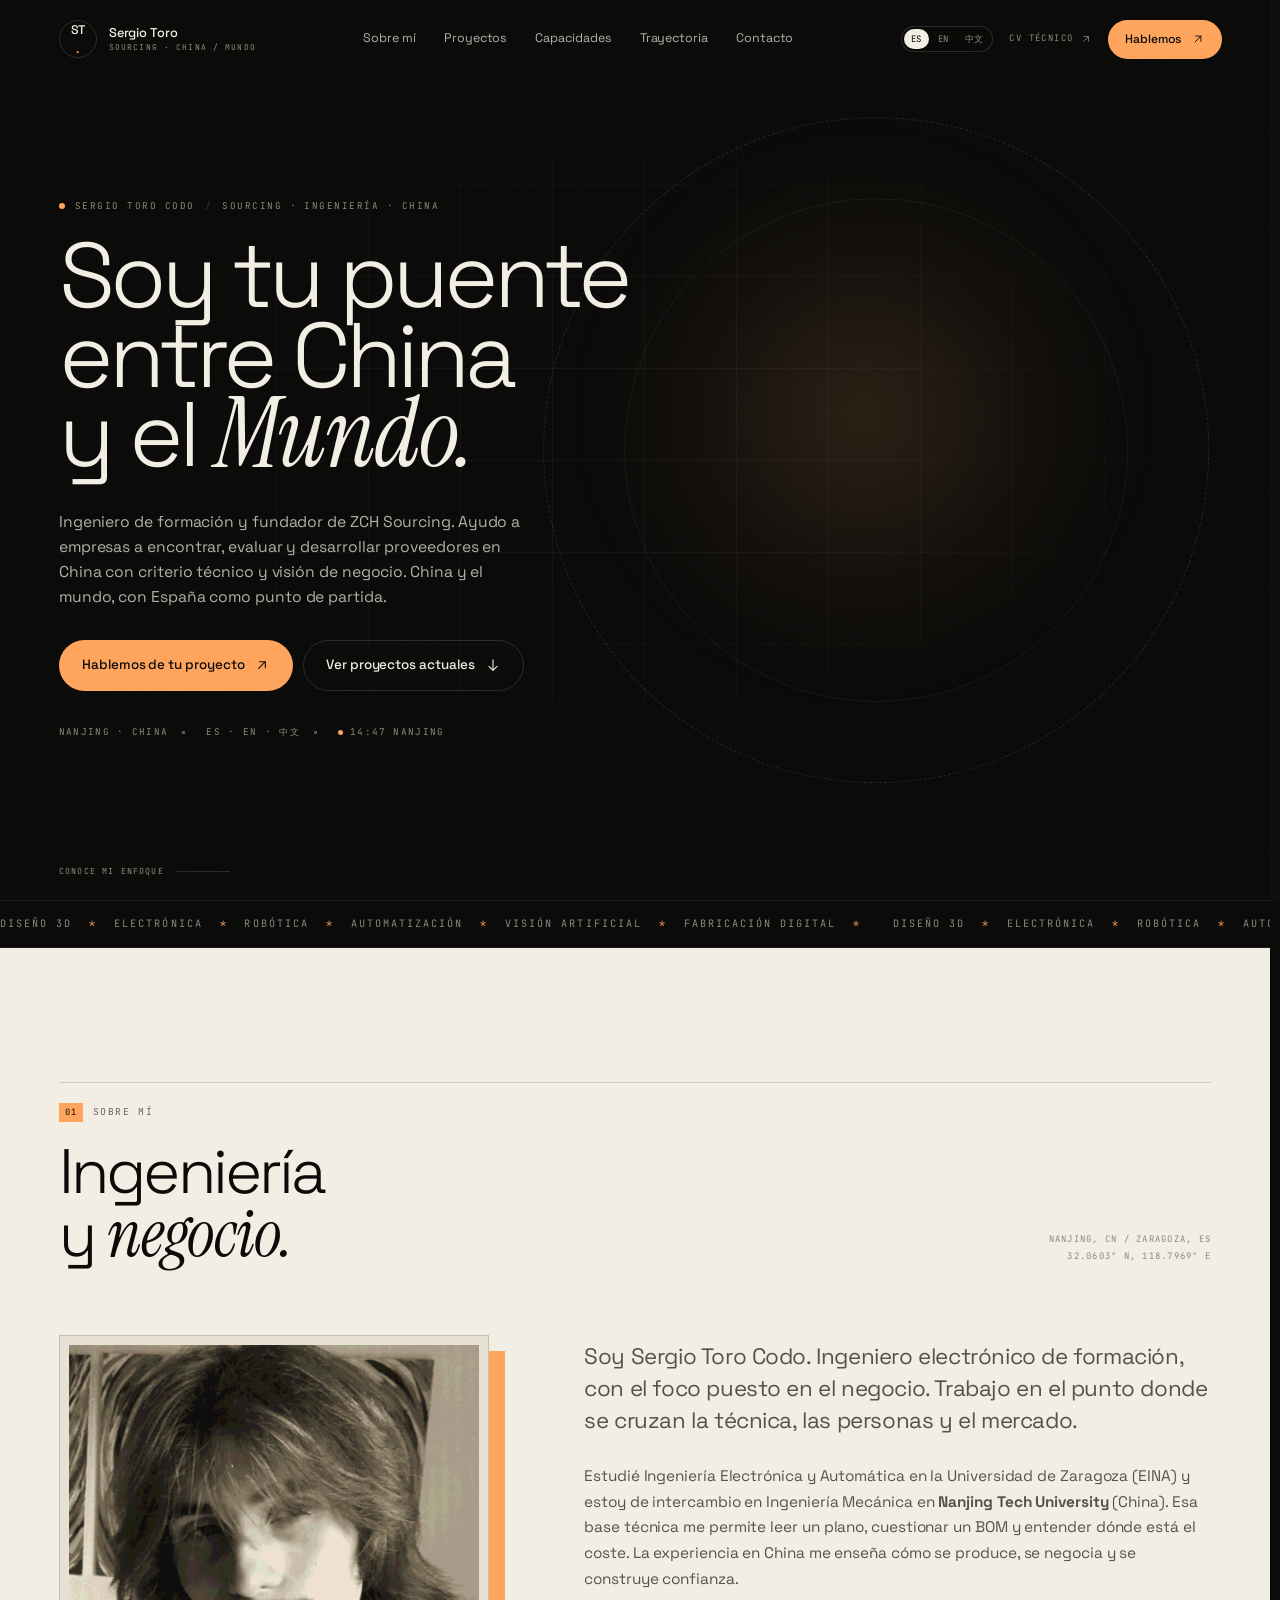
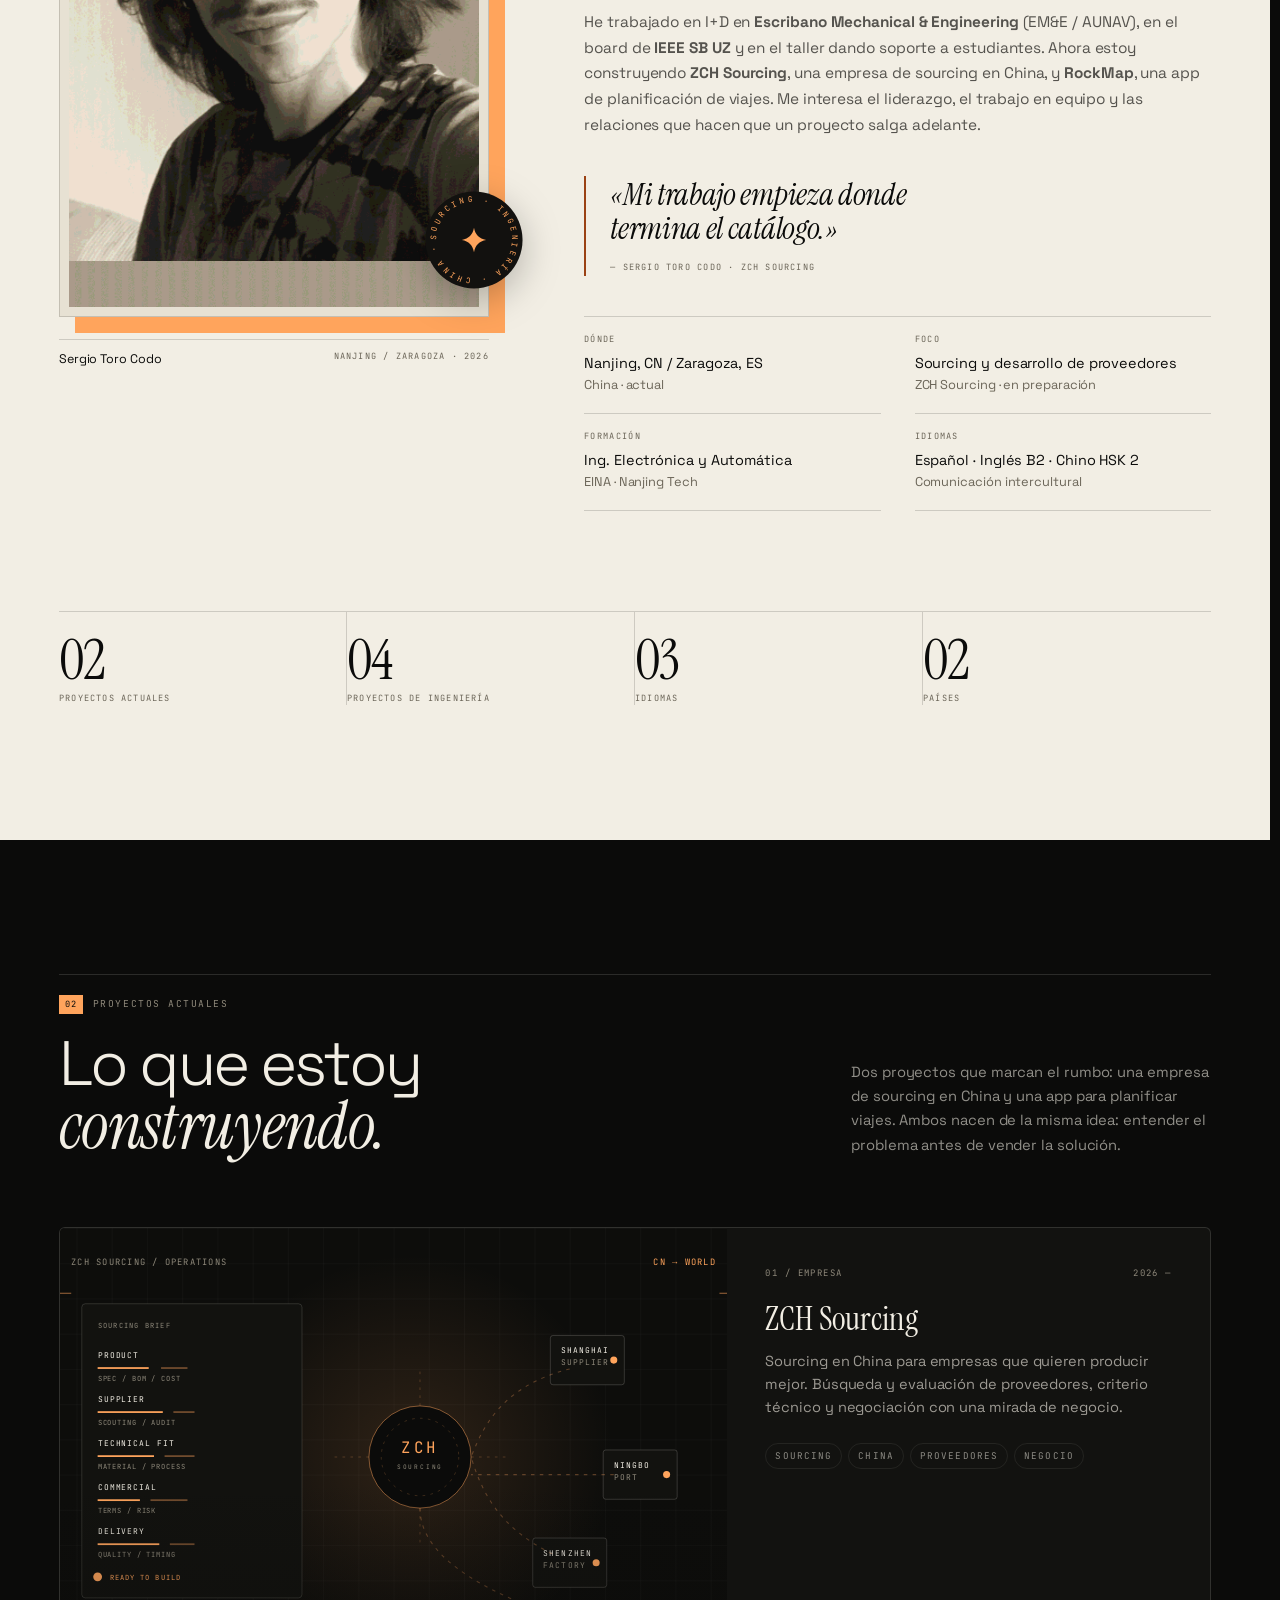
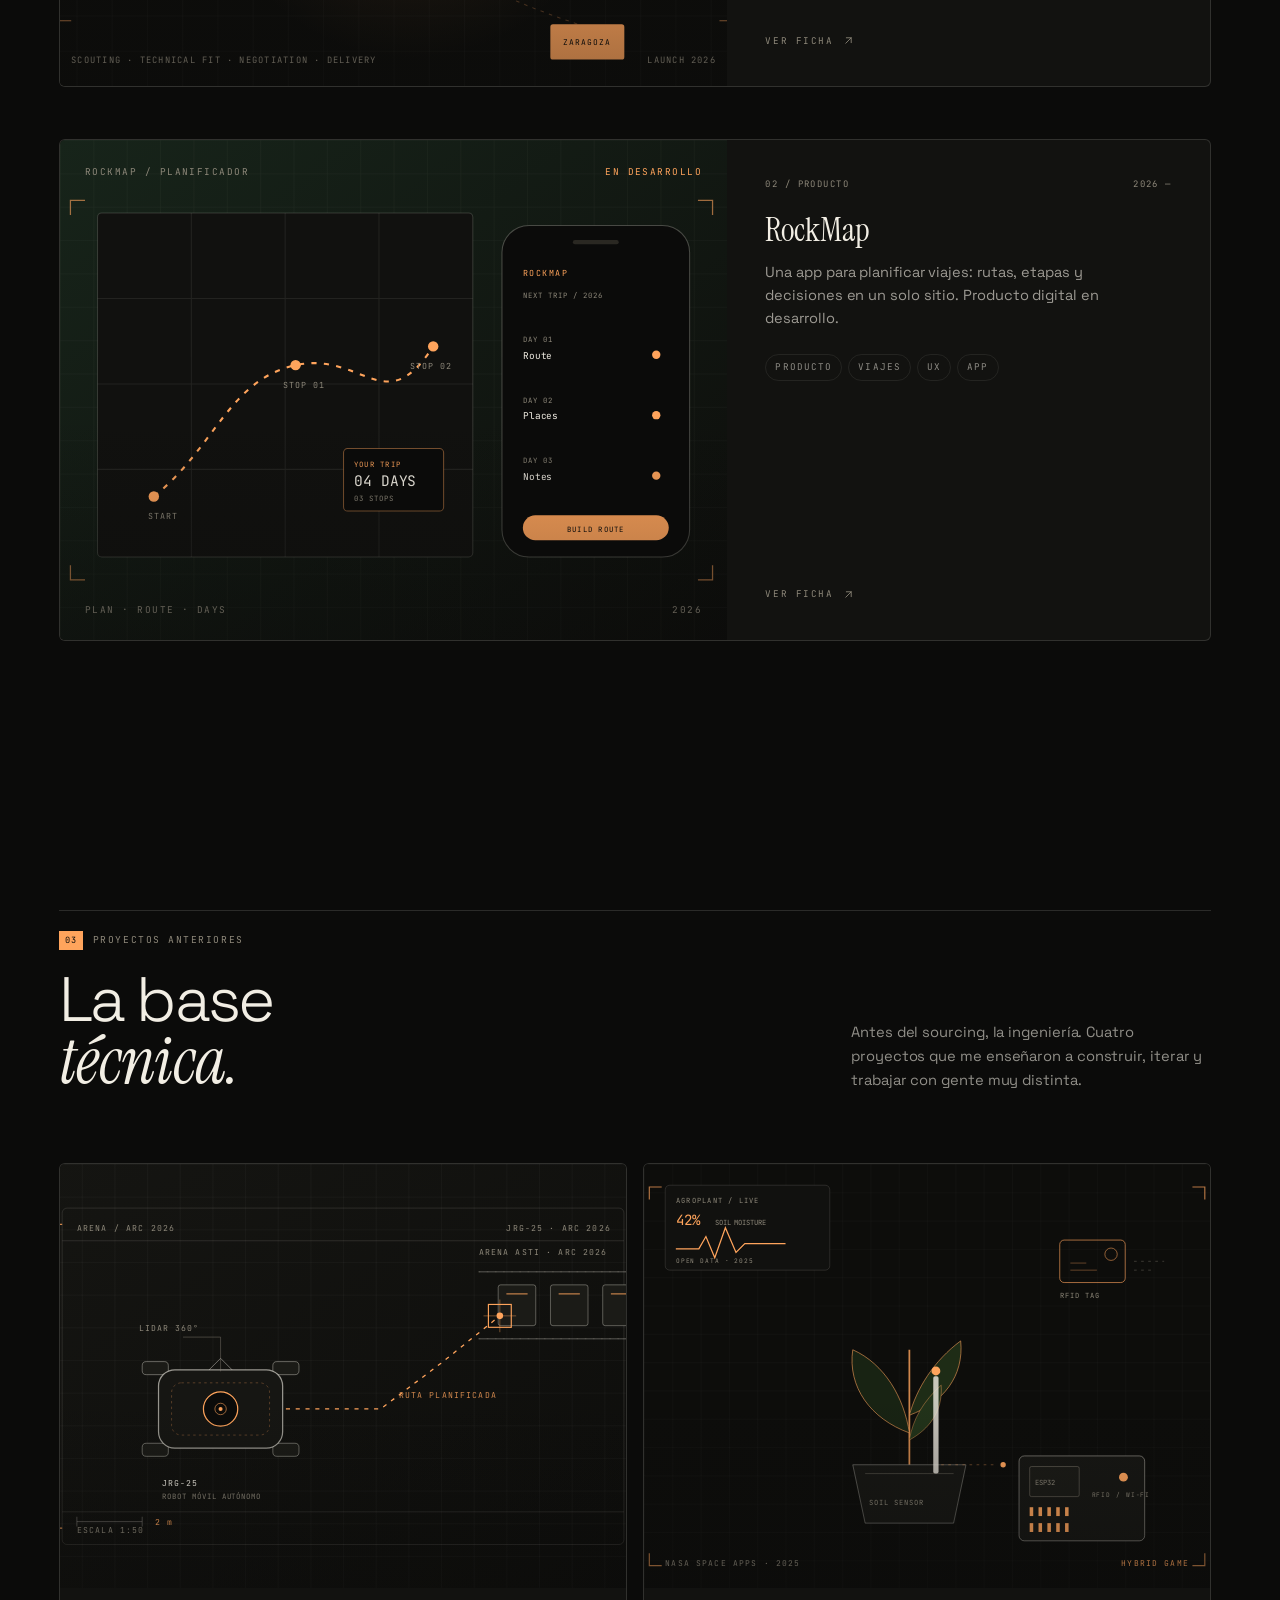
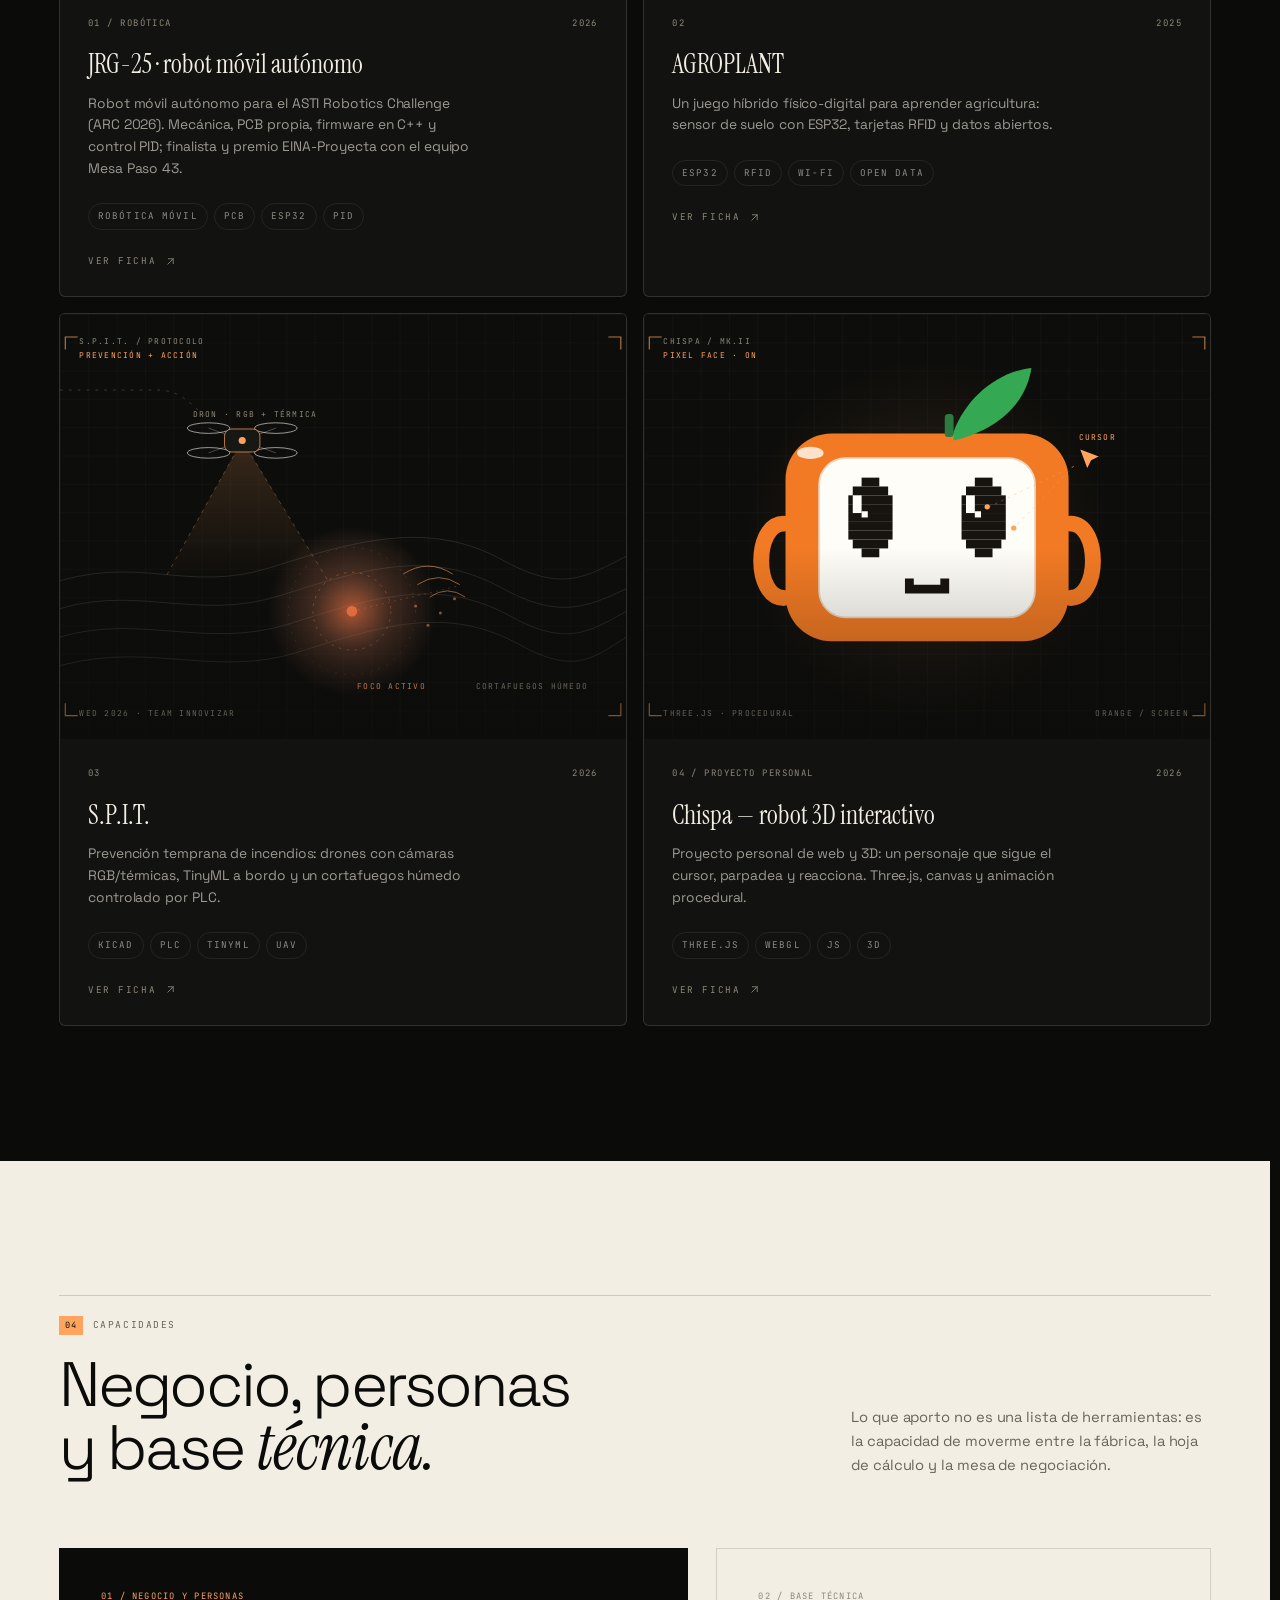
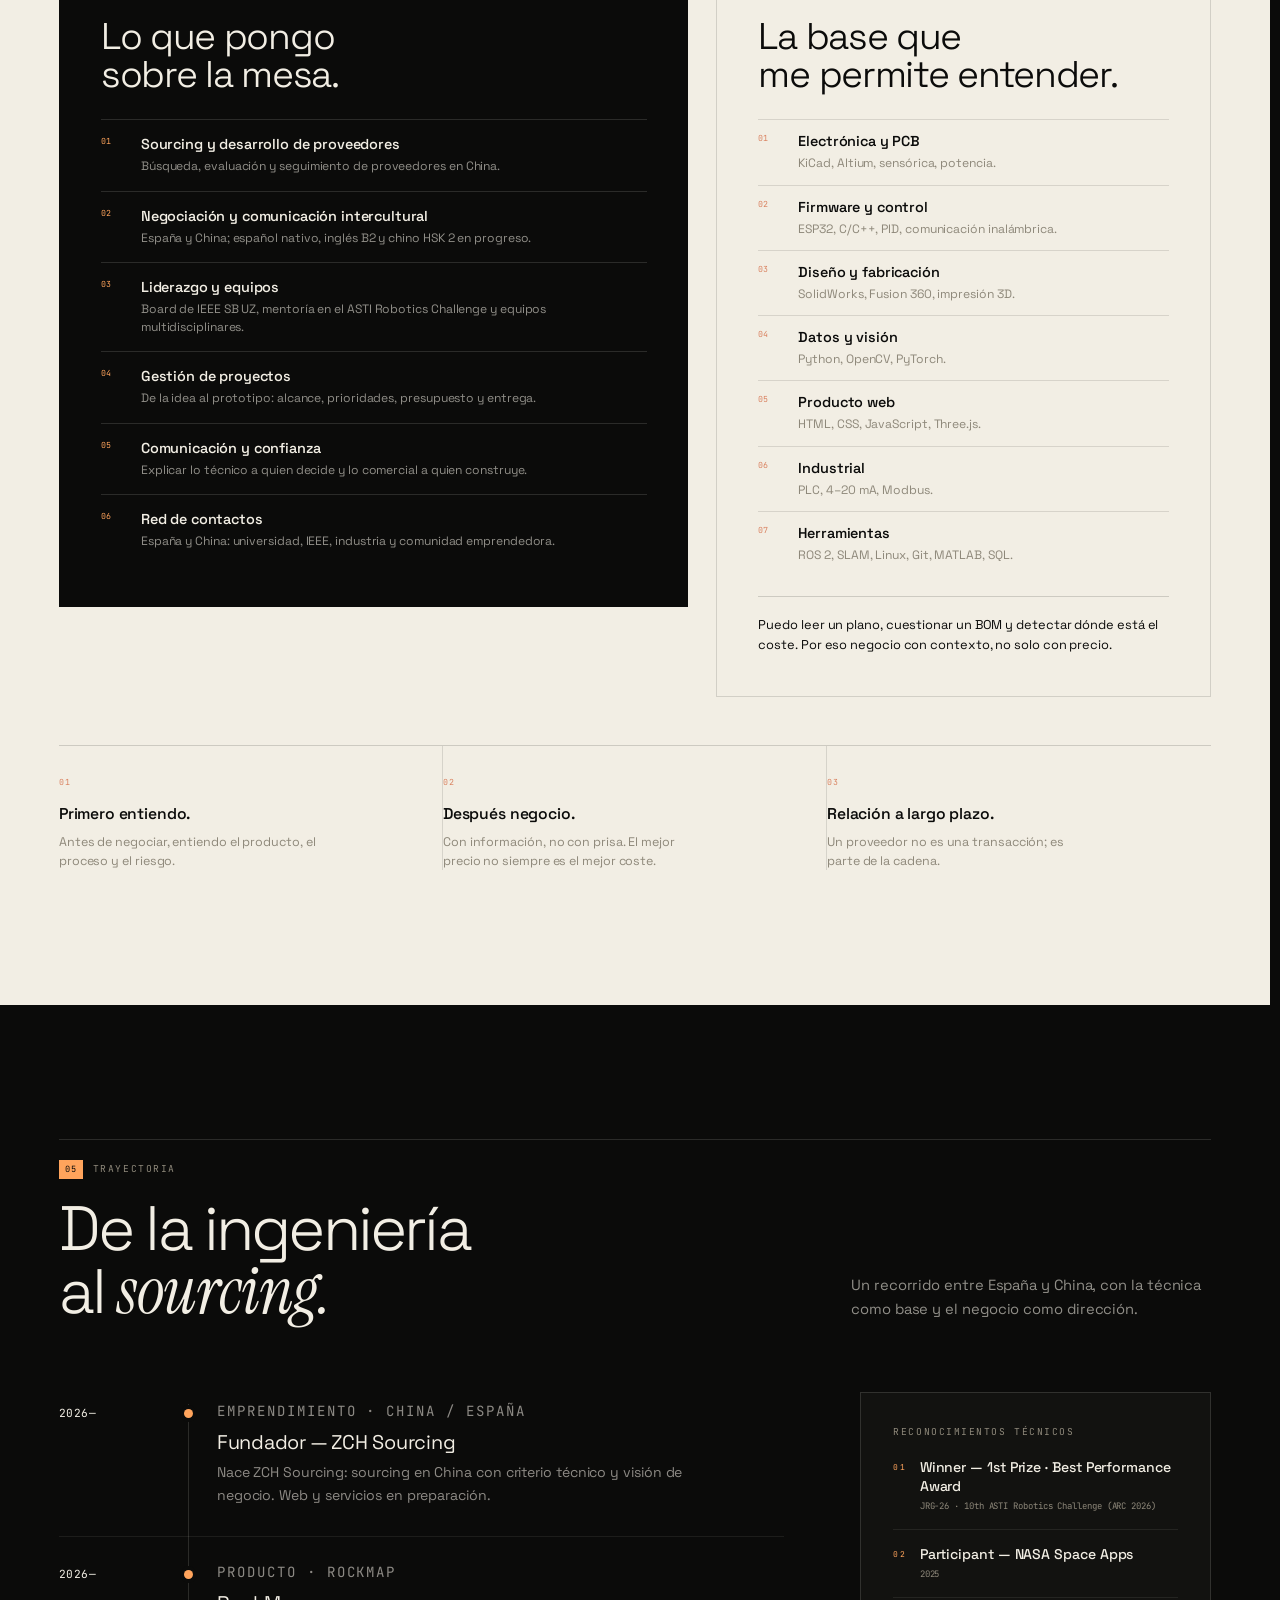
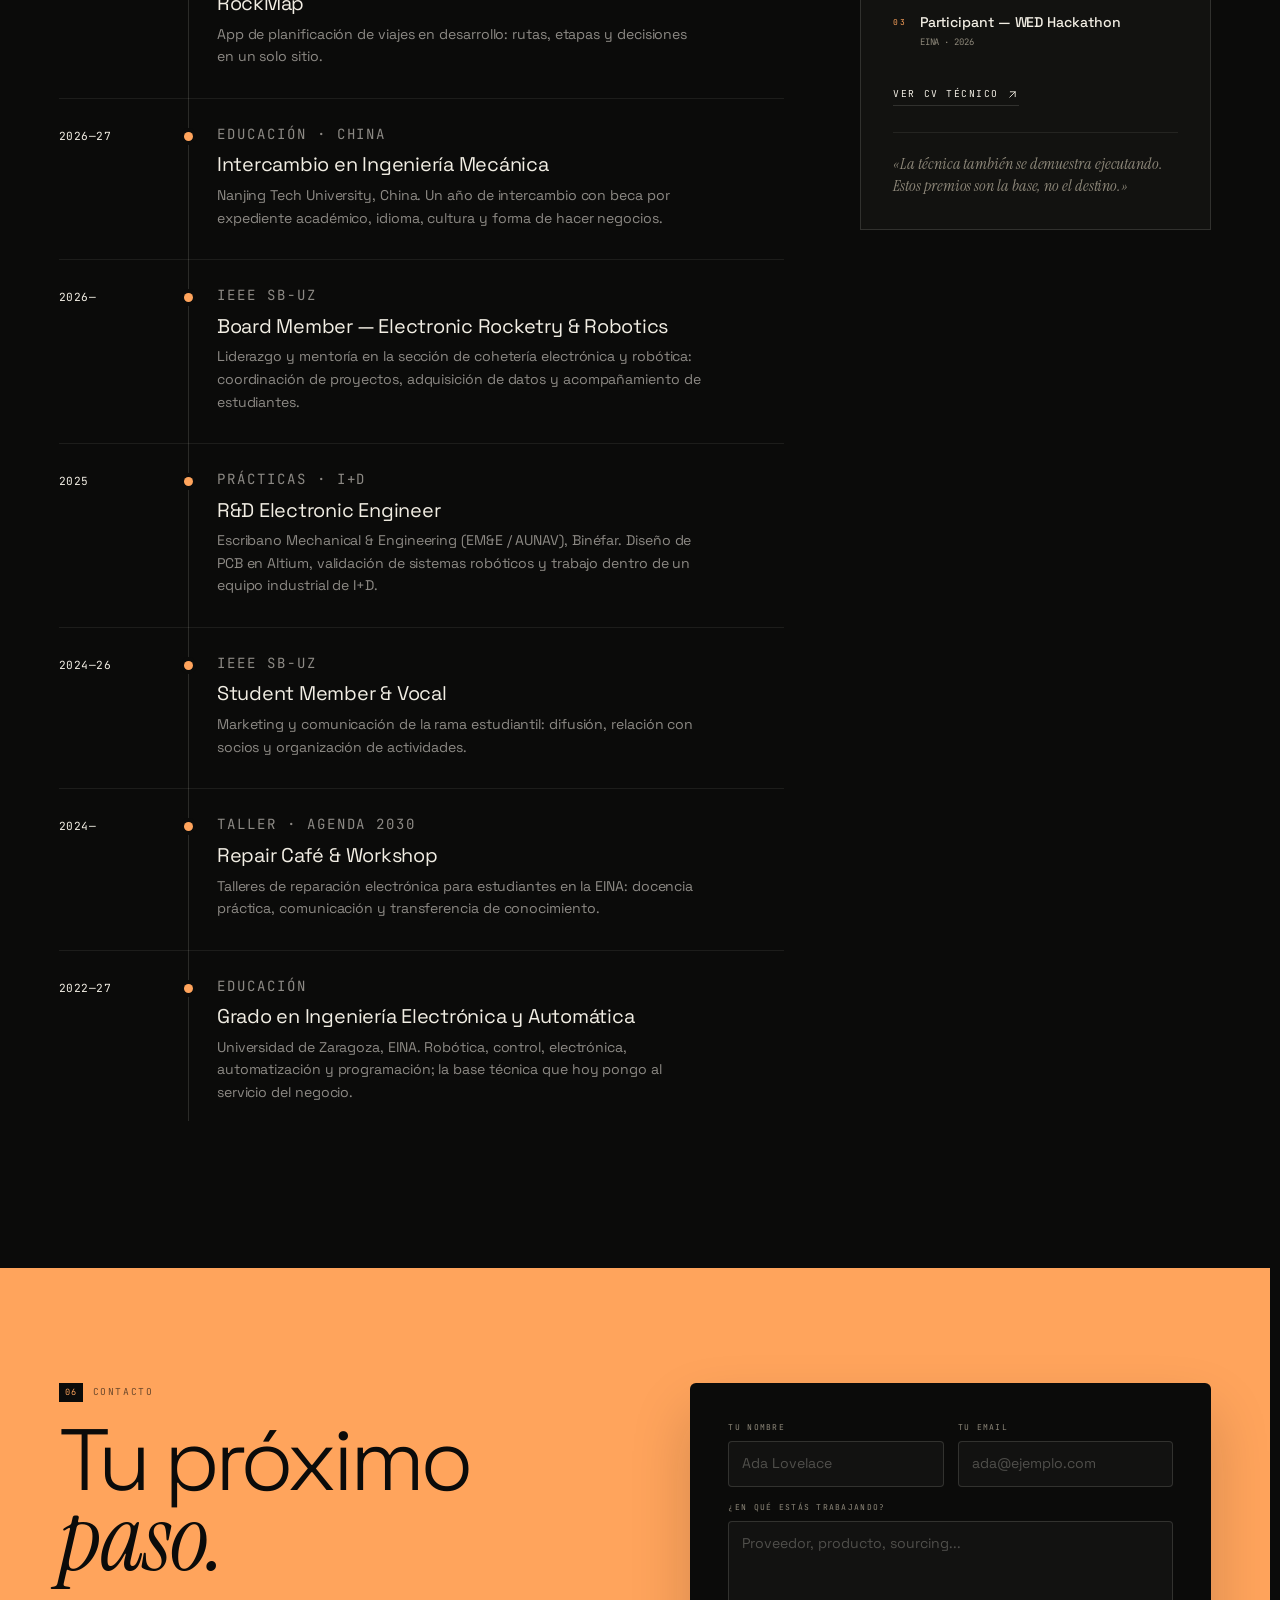
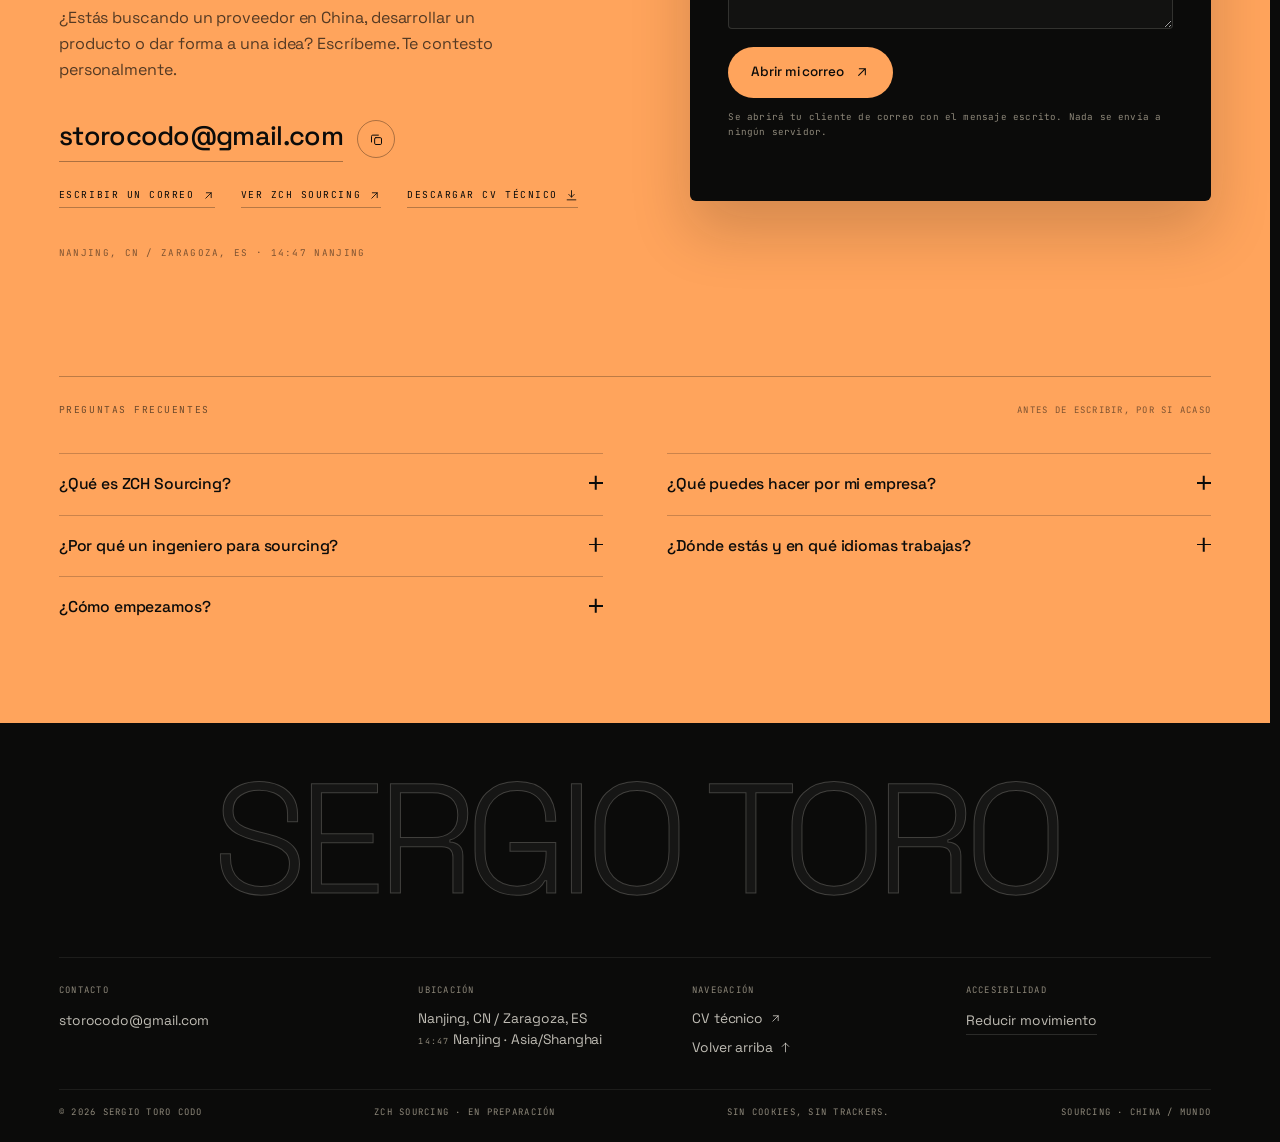
==== index.html @ ed0d15b6 "Portfolio personal de Sergio Toro Codo" ====
<!doctype html>
<html lang="es" class="no-js">
<head>
  <meta charset="utf-8">
  <meta name="viewport" content="width=device-width, initial-scale=1">
  <title>Sergio Toro Codo — Tu puente entre China y el mundo</title>
  <meta name="description" content="Sourcing en China con criterio técnico y visión de negocio. Fundador de ZCH Sourcing. Ingeniero electrónico, proyectos de robótica y producto, puente entre China y el mundo.">
  <meta name="author" content="Sergio Toro Codo">
  <meta name="theme-color" content="#0B0B0A">
  <meta name="color-scheme" content="dark light">
  <meta property="og:type" content="website">
  <meta property="og:locale" content="es_ES">
  <meta property="og:title" content="Soy tu puente entre China y el Mundo — Sergio Toro Codo">
  <meta property="og:description" content="Ingeniería, negocio y China. Un puente entre China y el mundo.">
  <meta property="og:image" content="./assets/img/portrait.png">
  <!-- Cuando tengas dominio, usa la URL absoluta:
       https://TU-DOMINIO/assets/img/portrait.png -->
  <meta name="twitter:card" content="summary_large_image">
  <link rel="icon" href="./assets/img/favicon.svg" type="image/svg+xml">
  <link rel="preload" href="./assets/fonts/space-grotesk-var.woff2" as="font" type="font/woff2" crossorigin>
  <link rel="preload" href="./assets/fonts/instrument-serif-normal-400.woff2" as="font" type="font/woff2" crossorigin>
  <link rel="preload" href="./assets/fonts/instrument-serif-italic-400.woff2" as="font" type="font/woff2" crossorigin>
  <link rel="stylesheet" href="./assets/css/styles.css">
  <script>
    document.documentElement.classList.remove('no-js');
    window.addEventListener('error', function () {
      document.documentElement.classList.add('js-error');
    }, true);
  </script>
  <script type="application/ld+json">
  {
    "@context": "https://schema.org",
    "@type": "Person",
    "name": "Sergio Toro Codo",
    "jobTitle": "Sourcing & business development · Founder of ZCH Sourcing",
    "email": "mailto:storocodo@gmail.com",
    "address": { "@type": "PostalAddress", "addressLocality": "Nanjing", "addressCountry": "CN" },
    "alumniOf": { "@type": "CollegeOrUniversity", "name": "Universidad de Zaragoza — EINA" },
    "knowsAbout": ["Sourcing en China", "Desarrollo de proveedores", "Negociación", "Ingeniería electrónica", "Robótica", "Desarrollo de producto"]
  }
  </script>
</head>
<body>
  <a class="skip-link" href="#main">Saltar al contenido</a>

  <svg class="sprite" aria-hidden="true" focusable="false" xmlns="http://www.w3.org/2000/svg">
    <symbol id="i-arrow" viewBox="0 0 24 24"><path d="M5 12h14M13 6l6 6-6 6"/></symbol>
    <symbol id="i-arrow-up-right" viewBox="0 0 24 24"><path d="M7 17 17 7M8 7h9v9"/></symbol>
    <symbol id="i-arrow-down" viewBox="0 0 24 24"><path d="M12 4v16M6 14l6 6 6-6"/></symbol>
    <symbol id="i-arrow-up" viewBox="0 0 24 24"><path d="M12 20V4M6 10l6-6 6 6"/></symbol>
    <symbol id="i-download" viewBox="0 0 24 24"><path d="M12 3v12M7 10l5 5 5-5M4 20h16"/></symbol>
    <symbol id="i-mail" viewBox="0 0 24 24"><rect x="3" y="5" width="18" height="14" rx="2"/><path d="m3 7 9 6 9-6"/></symbol>
    <symbol id="i-copy" viewBox="0 0 24 24"><rect x="9" y="9" width="11" height="11" rx="2"/><path d="M15 5H6a2 2 0 0 0-2 2v9"/></symbol>
    <symbol id="i-check" viewBox="0 0 24 24"><path d="m4 12 5 5L20 6"/></symbol>
    <symbol id="i-close" viewBox="0 0 24 24"><path d="M6 6l12 12M18 6 6 18"/></symbol>
    <symbol id="i-cursor" viewBox="0 0 24 24"><path d="m5 3 14 8-6.5 1.5L9 19z"/></symbol>
    <symbol id="i-hand" viewBox="0 0 24 24"><path d="M8 11V6.5a1.5 1.5 0 0 1 3 0V11m0 0V4.5a1.5 1.5 0 0 1 3 0V11m0 0V5.5a1.5 1.5 0 0 1 3 0V13m0-4.5a1.5 1.5 0 0 1 3 0V14a7 7 0 0 1-7 7h-1a7 7 0 0 1-6.3-4l-2.4-4.8a1.6 1.6 0 0 1 2.7-1.7L8 14"/></symbol>
    <symbol id="i-star" viewBox="0 0 24 24"><path d="M12 2c.6 6.4 3.6 9.4 10 10-6.4.6-9.4 3.6-10 10-.6-6.4-3.6-9.4-10-10 6.4-.6 9.4-3.6 10-10Z"/></symbol>
    <symbol id="i-menu" viewBox="0 0 24 24"><path d="M4 8h16M4 16h16"/></symbol>
  </svg>

  <div class="grain" aria-hidden="true"></div>

  <header class="nav" id="nav">
    <div class="nav__inner">
      <a class="brand" href="#top" aria-label="Sergio Toro — inicio">
        <span class="brand__mark" aria-hidden="true">ST<span class="brand__dot">.</span></span>
        <span class="brand__name">Sergio Toro<small>Sourcing · China / Mundo</small></span>
      </a>
      <nav class="nav__links" aria-label="Navegación principal">
        <a href="#sobre-mi">Sobre mí</a>
        <a href="#actuales">Proyectos</a>
        <a href="#capacidades">Capacidades</a>
        <a href="#trayectoria">Trayectoria</a>
        <a href="#contacto">Contacto</a>
      </nav>
      <div class="nav__actions">
        <div class="lang" role="group" aria-label="Idioma" data-i18n-aria-label="ui.language">
          <button class="lang__btn" type="button" data-lang="es" aria-pressed="true" lang="es">ES</button>
          <button class="lang__btn" type="button" data-lang="en" aria-pressed="false" lang="en">EN</button>
          <button class="lang__btn" type="button" data-lang="zh" aria-pressed="false" lang="zh-CN">中文</button>
        </div>
        <a class="nav__cv" href="./cv.html">CV técnico <svg class="icon" aria-hidden="true"><use href="#i-arrow-up-right"/></svg></a>
        <a class="btn btn--pill btn--accent nav__cta" href="#contacto">Hablemos <svg class="icon" aria-hidden="true"><use href="#i-arrow-up-right"/></svg></a>
        <button class="nav__toggle" id="menu-toggle" type="button" aria-expanded="false" aria-controls="menu" aria-label="Abrir menú">
          <span></span><span></span>
        </button>
      </div>
    </div>
    <div class="nav__progress" aria-hidden="true"><span id="scroll-progress"></span></div>
  </header>

  <div class="menu" id="menu" inert>
    <div class="menu__head">
      <span class="mono">Menú / ST</span>
      <button class="menu__close" id="menu-close" type="button" aria-label="Cerrar menú">
        <svg class="icon" aria-hidden="true"><use href="#i-close"/></svg>
      </button>
    </div>
    <nav class="menu__nav" aria-label="Menú móvil">
      <a href="#sobre-mi"><span>01</span> Sobre mí</a>
      <a href="#actuales"><span>02</span> Proyectos actuales</a>
      <a href="#trabajo"><span>03</span> Proyectos anteriores</a>
      <a href="#capacidades"><span>04</span> Capacidades</a>
      <a href="#trayectoria"><span>05</span> Trayectoria</a>
      <a href="#contacto"><span>06</span> Contacto</a>
      <a href="./cv.html"><span>07</span> CV técnico</a>
    </nav>
    <div class="menu__foot">
      <a href="mailto:storocodo@gmail.com">storocodo@gmail.com</a>
      <a id="menu-web-cv" href="./cv.html">Ver CV técnico <svg class="icon" aria-hidden="true"><use href="#i-arrow-up-right"/></svg></a>
      <a id="menu-download-cv" href="./assets/cv/Sergio_Toro_CV.pdf" download>Descargar CV técnico <svg class="icon" aria-hidden="true"><use href="#i-download"/></svg></a>
      <p class="mono">Nanjing, CN — <span data-clock>--:--</span></p>
      <div class="menu__lang">
        <span class="mono">Idioma</span>
        <div class="lang lang--menu" role="group" aria-label="Idioma" data-i18n-aria-label="ui.language">
          <button class="lang__btn" type="button" data-lang="es" aria-pressed="true" lang="es">ES</button>
          <button class="lang__btn" type="button" data-lang="en" aria-pressed="false" lang="en">EN</button>
          <button class="lang__btn" type="button" data-lang="zh" aria-pressed="false" lang="zh-CN">中文</button>
        </div>
      </div>
    </div>
  </div>

  <main id="main">
    <!-- ===================== HERO ===================== -->
    <section class="hero" id="top">
      <div class="hero__bg" aria-hidden="true">
        <div class="hero__grid"></div>
        <div class="hero__glow"></div>
        <div class="hero__ring"></div>
      </div>

      <div class="wrap hero__inner">
        <div class="hero__head">
          <p class="kicker hero-kicker"><span class="dot" aria-hidden="true"></span> Sergio Toro Codo <span class="kicker__sep">/</span> Sourcing · Ingeniería · China</p>
          <h1 class="hero__title">
            <span class="line"><span>Soy tu puente</span></span>
            <span class="line"><span>entre China</span></span>
            <span class="line"><span>y el <em>Mundo.</em></span></span>
          </h1>
        </div>

                <div class="hero__scene" id="hero-stage" aria-label="Chispa saltando entre dos containers">
          <canvas id="mascot-canvas" class="hero__scene-canvas" role="img" aria-label="Chispa, la naranjita robot de ZCH Sourcing, salta entre dos containers"></canvas>
          <div class="hero__scene-fallback" aria-hidden="true">
            <svg viewBox="0 0 600 520">
              <g fill="#B83B2B" stroke="#0B0B0A" stroke-width="3">
                <rect x="34" y="348" width="226" height="112" rx="6"/>
                <rect x="340" y="348" width="226" height="112" rx="6"/>
              </g>
              <g stroke="#7A241A" stroke-width="2">
                <path d="M54 352v104M74 352v104M94 352v104M114 352v104M134 352v104M154 352v104M174 352v104M194 352v104M214 352v104M234 352v104"/>
                <path d="M360 352v104M380 352v104M400 352v104M420 352v104M440 352v104M460 352v104M480 352v104M500 352v104M520 352v104M540 352v104"/>
              </g>
              <g fill="none" stroke="#0B0B0A" stroke-width="3">
                <path d="M238 352v104M544 352v104"/>
                <path d="M248 376h6M248 412h6M334 376h6M334 412h6" stroke-width="4" stroke-linecap="round"/>
                <ellipse cx="300" cy="474" rx="105" ry="8" fill="#000" opacity=".16" stroke="none"/>
              </g>
              <g transform="translate(300 238) scale(.8)">
                <ellipse cx="0" cy="132" rx="58" ry="7" fill="#000" opacity=".3"/>
                <path d="M-94 4c-12 0-12 38 0 38M94 4c12 0 12 38 0 38" fill="none" stroke="#F27A24" stroke-width="10" stroke-linecap="round"/>
                <rect x="-92" y="-72" width="184" height="132" rx="32" fill="#F27A24"/>
                <rect x="-70" y="-52" width="140" height="92" rx="17" fill="#FFFDF7"/>
                <g fill="#17130E">
                  <rect x="-38" y="-31" width="12" height="30"/>
                  <rect x="-25" y="-22" width="7" height="21"/>
                  <rect x="30" y="-31" width="12" height="30"/>
                  <rect x="22" y="-22" width="7" height="21"/>
                </g>
                <path d="M-12 14v8h24v-8" fill="none" stroke="#17130E" stroke-width="5"/>
                <rect x="74" y="-102" width="8" height="22" rx="4" fill="#2B7A3F"/>
                <path d="M82-84c10-21 32-38 56-44-6 26-24 45-58 53z" fill="#34A853"/>
                <ellipse cx="-70" cy="-48" rx="9" ry="5" fill="#FFFDF7" opacity=".8"/>
              </g>
            </svg>
          </div>
        </div>

<div class="hero__body">
          <p class="hero__lede">Ingeniero de formación y fundador de ZCH Sourcing. Ayudo a empresas a encontrar, evaluar y desarrollar proveedores en China con criterio técnico y visión de negocio. China y el mundo, con España como punto de partida.</p>
          <div class="hero__actions">
            <a class="btn btn--accent magnetic" href="#contacto">Hablemos de tu proyecto <svg class="icon" aria-hidden="true"><use href="#i-arrow-up-right"/></svg></a>
            <a class="btn btn--ghost" href="#actuales">Ver proyectos actuales <svg class="icon" aria-hidden="true"><use href="#i-arrow-down"/></svg></a>
          </div>
          <div class="hero__meta mono">
            <span>Nanjing · China</span>
            <span>ES · EN · 中文</span>
            <span><span class="live-dot" aria-hidden="true"></span><span data-clock>--:--</span> Nanjing</span>
          </div>
        </div>
      </div>

      <a class="scroll-cue" href="#sobre-mi" aria-label="Bajar a sobre mí">
        <span class="mono">Conoce mi enfoque</span>
        <span class="scroll-cue__line" aria-hidden="true"></span>
      </a>
    </section>

    <!-- ===================== TICKER ===================== -->
    <div class="ticker" aria-hidden="true">
      <div class="ticker__track">
        <span>Diseño 3D <i>*</i> Electrónica <i>*</i> Robótica <i>*</i> Automatización <i>*</i> Visión artificial <i>*</i> Fabricación digital <i>*</i> </span>
        <span>Diseño 3D <i>*</i> Electrónica <i>*</i> Robótica <i>*</i> Automatización <i>*</i> Visión artificial <i>*</i> Fabricación digital <i>*</i> </span>
      </div>
    </div>

    <!-- ===================== ABOUT ===================== -->
    <section class="about section section--bone" id="sobre-mi">
      <div class="wrap">
        <header class="section-head">
          <div>
            <p class="label"><span class="label__num">01</span> Sobre mí</p>
            <h2 class="section-title">Ingeniería<br>y <em>negocio.</em></h2>
          </div>
          <p class="section-meta mono">Nanjing, CN / Zaragoza, ES<br>32.0603° N, 118.7969° E</p>
        </header>

        <div class="about__grid">
          <figure class="portrait reveal">
            <div class="portrait__frame">
              <img src="./assets/img/portrait.png" width="460" height="622" alt="Retrato de Sergio Toro Codo" loading="lazy">
              <div class="portrait__badge" aria-hidden="true">
                <svg viewBox="0 0 120 120">
                  <defs><path id="badge-circle" d="M60,60 m-44,0 a44,44 0 1,1 88,0 a44,44 0 1,1 -88,0"/></defs>
                  <circle cx="60" cy="60" r="56" fill="#12110F"/>
                  <text class="badge-text"><textPath href="#badge-circle" startOffset="0">SOURCING · INGENIERÍA · CHINA · </textPath></text>
                  <path d="M60 46c1.5 8 6 12.5 14 14-8 1.5-12.5 6-14 14-1.5-8-6-12.5-14-14 8-1.5 12.5-6 14-14Z" fill="#FFA45C"/>
                </svg>
              </div>
            </div>
            <figcaption><span>Sergio Toro Codo</span><span class="mono">Nanjing / Zaragoza · 2026</span></figcaption>
          </figure>

          <div class="about__text">
            <p class="lead reveal">Soy Sergio Toro Codo. Ingeniero electrónico de formación, con el foco puesto en el negocio. Trabajo en el punto donde se cruzan la técnica, las personas y el mercado.</p>
            <p class="reveal">Estudié Ingeniería Electrónica y Automática en la Universidad de Zaragoza (EINA) y estoy de intercambio en Ingeniería Mecánica en <strong>Nanjing Tech University</strong> (China). Esa base técnica me permite leer un plano, cuestionar un BOM y entender dónde está el coste. La experiencia en China me enseña cómo se produce, se negocia y se construye confianza.</p>
            <p class="reveal">He trabajado en I+D en <strong>Escribano Mechanical &amp; Engineering</strong> (EM&amp;E / AUNAV), en el board de <strong>IEEE SB UZ</strong> y en el taller dando soporte a estudiantes. Ahora estoy construyendo <strong>ZCH Sourcing</strong>, una empresa de sourcing en China, y <strong>RockMap</strong>, una app de planificación de viajes. Me interesa el liderazgo, el trabajo en equipo y las relaciones que hacen que un proyecto salga adelante.</p>

            <blockquote class="quote reveal">
              <p>«Mi trabajo empieza donde termina el catálogo.»</p>
              <cite>— Sergio Toro Codo · ZCH Sourcing</cite>
            </blockquote>

            <dl class="facts reveal">
              <div><dt>Dónde</dt><dd>Nanjing, CN / Zaragoza, ES<br><span>China · actual</span></dd></div>
              <div><dt>Foco</dt><dd>Sourcing y desarrollo de proveedores<br><span>ZCH Sourcing · en preparación</span></dd></div>
              <div><dt>Formación</dt><dd>Ing. Electrónica y Automática<br><span>EINA · Nanjing Tech</span></dd></div>
              <div><dt>Idiomas</dt><dd>Español · Inglés B2 · Chino HSK 2<br><span>Comunicación intercultural</span></dd></div>
            </dl>
          </div>
        </div>

        <div class="stats reveal" aria-label="Datos rápidos">
          <div class="stat"><span class="stat__num"><span data-count="2">02</span></span><span class="stat__label">Proyectos actuales</span></div>
          <div class="stat"><span class="stat__num"><span data-count="4">04</span></span><span class="stat__label">Proyectos de ingeniería</span></div>
          <div class="stat"><span class="stat__num"><span data-count="3">03</span></span><span class="stat__label">Idiomas</span></div>
          <div class="stat"><span class="stat__num"><span data-count="2">02</span></span><span class="stat__label">Países</span></div>
        </div>
      </div>
    </section>

    <!-- ===================== CURRENT PROJECTS ===================== -->
    <section class="current section" id="actuales">
      <div class="wrap">
        <header class="section-head">
          <div>
            <p class="label"><span class="label__num">02</span> Proyectos actuales</p>
            <h2 class="section-title">Lo que estoy<br><em>construyendo.</em></h2>
          </div>
          <p class="section-intro">Dos proyectos que marcan el rumbo: una empresa de sourcing en China y una app para planificar viajes. Ambos nacen de la misma idea: entender el problema antes de vender la solución.</p>
        </header>

        <div class="current-list">
          <article class="project project--featured project--current reveal" data-project="zch">
            <div class="project__visual viz viz--zch" aria-hidden="true">
              <svg viewBox="0 0 800 520" preserveAspectRatio="xMidYMid slice">
                <defs>
                  <pattern id="zch-grid" width="40" height="40" patternUnits="userSpaceOnUse">
                    <path d="M40 0H0V40" fill="none" stroke="#F2EEE4" stroke-opacity=".06"/>
                  </pattern>
                  <radialGradient id="zch-glow" cx=".5" cy=".5" r=".5">
                    <stop offset="0" stop-color="#FFA45C" stop-opacity=".14"/>
                    <stop offset="1" stop-color="#FFA45C" stop-opacity="0"/>
                  </radialGradient>
                </defs>
                <rect width="800" height="520" fill="#0D0D0B"/>
                <rect width="800" height="520" fill="url(#zch-grid)"/>
                <circle cx="420" cy="260" r="230" fill="url(#zch-glow)"/>

                <g font-family="JetBrains Mono, monospace" font-size="10" letter-spacing="1.4" fill="#8E887A">
                  <text x="34" y="42">ZCH SOURCING / OPERATIONS</text>
                  <text x="766" y="42" text-anchor="end" fill="#FFA45C">CN → WORLD</text>
                  <text x="34" y="494">SCOUTING · TECHNICAL FIT · NEGOTIATION · DELIVERY</text>
                  <text x="766" y="494" text-anchor="end">LAUNCH 2026</text>
                </g>

                <g transform="translate(46 86)">
                  <rect width="250" height="334" rx="4" fill="#12120F" stroke="#F2EEE4" stroke-opacity=".16"/>
                  <text x="18" y="28" font-family="JetBrains Mono, monospace" font-size="8" letter-spacing="1.4" fill="#8E887A">SOURCING BRIEF</text>
                  <g font-family="JetBrains Mono, monospace" font-size="9" letter-spacing="1.1" fill="#F2EEE4">
                    <text x="18" y="62">PRODUCT</text>
                    <text x="18" y="112">SUPPLIER</text>
                    <text x="18" y="162">TECHNICAL FIT</text>
                    <text x="18" y="212">COMMERCIAL</text>
                    <text x="18" y="262">DELIVERY</text>
                  </g>
                  <g fill="#FFA45C">
                    <rect x="18" y="72" width="58" height="2"/><rect x="90" y="72" width="30" height="2" fill-opacity=".4"/>
                    <rect x="18" y="122" width="74" height="2"/><rect x="104" y="122" width="24" height="2" fill-opacity=".4"/>
                    <rect x="18" y="172" width="64" height="2"/><rect x="94" y="172" width="34" height="2" fill-opacity=".4"/>
                    <rect x="18" y="222" width="48" height="2"/><rect x="78" y="222" width="42" height="2" fill-opacity=".4"/>
                    <rect x="18" y="272" width="70" height="2"/><rect x="100" y="272" width="28" height="2" fill-opacity=".4"/>
                  </g>
                  <g fill="#8E887A" font-family="JetBrains Mono, monospace" font-size="8" letter-spacing="1">
                    <text x="18" y="88">SPEC / BOM / COST</text>
                    <text x="18" y="138">SCOUTING / AUDIT</text>
                    <text x="18" y="188">MATERIAL / PROCESS</text>
                    <text x="18" y="238">TERMS / RISK</text>
                    <text x="18" y="288">QUALITY / TIMING</text>
                  </g>
                  <g transform="translate(18 310)">
                    <circle r="5" fill="#FFA45C"/>
                    <text x="14" y="4" font-family="JetBrains Mono, monospace" font-size="8" letter-spacing="1.2" fill="#FFA45C">READY TO BUILD</text>
                  </g>
                </g>

                <g transform="translate(430 260)">
                  <circle r="58" fill="#0B0B0A" stroke="#FFA45C" stroke-opacity=".55"/>
                  <circle r="44" fill="none" stroke="#FFA45C" stroke-opacity=".22" stroke-dasharray="3 6"/>
                  <text y="-4" text-anchor="middle" font-family="JetBrains Mono, monospace" font-size="18" letter-spacing="3" fill="#FFA45C">ZCH</text>
                  <text y="14" text-anchor="middle" font-family="JetBrains Mono, monospace" font-size="7" letter-spacing="2" fill="#8E887A">SOURCING</text>
                  <path d="M-58 0H-100M58 0H100M0-58V-100M0 58V100" stroke="#FFA45C" stroke-opacity=".25" stroke-dasharray="3 6"/>
                </g>

                <g font-family="JetBrains Mono, monospace" font-size="9" letter-spacing="1.2">
                  <g transform="translate(620 150)">
                    <rect x="-42" y="-28" width="84" height="56" rx="3" fill="#12120F" stroke="#F2EEE4" stroke-opacity=".2"/>
                    <text x="-30" y="-8" fill="#F2EEE4">SHANGHAI</text>
                    <text x="-30" y="6" fill="#8E887A">SUPPLIER</text>
                    <circle cx="30" cy="0" r="4" fill="#FFA45C"/>
                  </g>
                  <g transform="translate(680 280)">
                    <rect x="-42" y="-28" width="84" height="56" rx="3" fill="#12120F" stroke="#F2EEE4" stroke-opacity=".2"/>
                    <text x="-30" y="-8" fill="#F2EEE4">NINGBO</text>
                    <text x="-30" y="6" fill="#8E887A">PORT</text>
                    <circle cx="30" cy="0" r="4" fill="#FFA45C"/>
                  </g>
                  <g transform="translate(600 380)">
                    <rect x="-42" y="-28" width="84" height="56" rx="3" fill="#12120F" stroke="#F2EEE4" stroke-opacity=".2"/>
                    <text x="-30" y="-8" fill="#F2EEE4">SHENZHEN</text>
                    <text x="-30" y="6" fill="#8E887A">FACTORY</text>
                    <circle cx="30" cy="0" r="4" fill="#FFA45C"/>
                  </g>
                  <g transform="translate(620 470)">
                    <rect x="-42" y="-20" width="84" height="40" rx="3" fill="#FFA45C"/>
                    <text x="-28" y="4" fill="#0B0B0A">ZARAGOZA</text>
                  </g>
                </g>

                <g fill="none" stroke="#FFA45C" stroke-opacity=".3" stroke-width="1.2" stroke-dasharray="4 6">
                  <path d="M600 160C520 180 500 230 488 260"/>
                  <path d="M650 280H488"/>
                  <path d="M580 370C520 340 500 300 488 260"/>
                  <path d="M430 318C430 380 520 420 610 450"/>
                </g>
                <g stroke="#FFA45C" stroke-width="1.2" fill="none" opacity=".6">
                  <path d="M770 74h14v14M34 74H20v14M770 446h14v-14M34 446H20v-14"/>
                </g>
              </svg>
            </div>
            <div class="project__body">
              <div class="project__meta mono"><span>01 / Empresa</span><span>2026 —</span></div>
              <h3 class="project__title"><button class="project__open" type="button" aria-haspopup="dialog">ZCH Sourcing</button></h3>
              <p class="project__summary">Sourcing en China para empresas que quieren producir mejor. Búsqueda y evaluación de proveedores, criterio técnico y negociación con una mirada de negocio.</p>
              <ul class="tags" aria-label="Áreas"><li>Sourcing</li><li>China</li><li>Proveedores</li><li>Negocio</li></ul>
              <span class="project__cta">Ver ficha <svg class="icon" aria-hidden="true"><use href="#i-arrow-up-right"/></svg></span>
            </div>
            <div class="project__more" hidden>
              <dl class="project__facts">
                <div><dt>Rol</dt><dd>Fundador · ZCH Sourcing</dd></div>
                <div><dt>Foco</dt><dd>Sourcing · desarrollo de proveedores · negociación</dd></div>
                <div><dt>Estado</dt><dd>En preparación · web próximamente</dd></div>
              </dl>
              <div class="prose">
                <p>ZCH Sourcing nace de una idea simple: el sourcing no empieza con un precio, empieza con entender qué se compra, cómo se fabrica y qué riesgo se asume. La empresa conecta empresas con proveedores en China y aporta criterio técnico a una conversación que demasiadas veces se queda en la hoja de cálculo.</p>
                <ul>
                  <li>Scouting y evaluación de proveedores en China.</li>
                  <li>Puente entre ingeniería, calidad y negociación.</li>
                  <li>Web y servicios en preparación.</li>
                </ul>
              </div>
              <p class="project__note">Mientras la web está en preparación, puedes escribirme a <a href="mailto:storocodo@gmail.com">storocodo@gmail.com</a>.</p>
            </div>
          </article>

          <article class="project project--featured project--current reveal" data-project="rockmap" data-repo="https://github.com/sejotta/rockmap-site">
            <div class="project__visual viz viz--rockmap" aria-hidden="true">
              <svg viewBox="0 0 640 480" preserveAspectRatio="xMidYMid slice">
                <defs>
                  <pattern id="rock-grid" width="32" height="32" patternUnits="userSpaceOnUse">
                    <path d="M32 0H0V32" fill="none" stroke="#F2EEE4" stroke-opacity=".05"/>
                  </pattern>
                  <linearGradient id="rock-sky" x1="0" y1="0" x2="1" y2="1">
                    <stop offset="0" stop-color="#17241A"/><stop offset="1" stop-color="#0D0D0B"/>
                  </linearGradient>
                </defs>
                <rect width="640" height="480" fill="url(#rock-sky)"/>
                <rect width="640" height="480" fill="url(#rock-grid)"/>

                <g font-family="JetBrains Mono, monospace" font-size="9" letter-spacing="1.4" fill="#8E887A">
                  <text x="24" y="34">ROCKMAP / PLANIFICADOR</text>
                  <text x="616" y="34" text-anchor="end" fill="#FFA45C">EN DESARROLLO</text>
                  <text x="24" y="454">PLAN · ROUTE · DAYS</text>
                  <text x="616" y="454" text-anchor="end">2026</text>
                </g>

                <g transform="translate(36 70)">
                  <rect width="360" height="330" rx="4" fill="#11110F" stroke="#F2EEE4" stroke-opacity=".16"/>
                  <g stroke="#F2EEE4" stroke-opacity=".08">
                    <path d="M0 82h360M0 164h360M0 246h360M90 0v330M180 0v330M270 0v330"/>
                  </g>
                  <path d="M54 272C112 226 126 160 190 146s86 54 132-18" fill="none" stroke="#FFA45C" stroke-width="2" stroke-dasharray="5 7"/>
                  <g fill="#FFA45C">
                    <circle cx="54" cy="272" r="5"/><circle cx="190" cy="146" r="5"/><circle cx="322" cy="128" r="5"/>
                  </g>
                  <g font-family="JetBrains Mono, monospace" font-size="8" letter-spacing="1" fill="#8E887A">
                    <text x="48" y="294">START</text>
                    <text x="178" y="168">STOP 01</text>
                    <text x="300" y="150">STOP 02</text>
                  </g>
                  <g transform="translate(236 226)">
                    <rect width="96" height="60" rx="4" fill="#0B0B0A" stroke="#FFA45C" stroke-opacity=".45"/>
                    <text x="10" y="18" font-family="JetBrains Mono, monospace" font-size="7" letter-spacing="1.2" fill="#FFA45C">YOUR TRIP</text>
                    <text x="10" y="36" font-family="JetBrains Mono, monospace" font-size="14" fill="#F2EEE4">04 DAYS</text>
                    <text x="10" y="50" font-family="JetBrains Mono, monospace" font-size="7" letter-spacing="1" fill="#8E887A">03 STOPS</text>
                  </g>
                </g>

                <g transform="translate(424 82)">
                  <rect width="180" height="318" rx="26" fill="#0B0B0A" stroke="#F2EEE4" stroke-opacity=".25"/>
                  <rect x="68" y="14" width="44" height="4" rx="2" fill="#2A2822"/>
                  <text x="20" y="48" font-family="JetBrains Mono, monospace" font-size="8" letter-spacing="1.4" fill="#FFA45C">ROCKMAP</text>
                  <text x="20" y="70" font-family="JetBrains Mono, monospace" font-size="7" letter-spacing="1" fill="#8E887A">NEXT TRIP / 2026</text>
                  <g font-family="JetBrains Mono, monospace" font-size="7" letter-spacing="1" fill="#8E887A">
                    <text x="20" y="112">DAY 01</text>
                    <text x="20" y="170">DAY 02</text>
                    <text x="20" y="228">DAY 03</text>
                  </g>
                  <g fill="#F2EEE4" font-family="JetBrains Mono, monospace" font-size="9">
                    <text x="20" y="128">Route</text>
                    <text x="20" y="186">Places</text>
                    <text x="20" y="244">Notes</text>
                  </g>
                  <g fill="#FFA45C">
                    <circle cx="148" cy="124" r="4"/><circle cx="148" cy="182" r="4"/><circle cx="148" cy="240" r="4"/>
                  </g>
                  <rect x="20" y="278" width="140" height="24" rx="12" fill="#FFA45C"/>
                  <text x="90" y="294" text-anchor="middle" font-family="JetBrains Mono, monospace" font-size="7" letter-spacing="1.2" fill="#0B0B0A">BUILD ROUTE</text>
                </g>

                <g stroke="#FFA45C" stroke-width="1.2" fill="none" opacity=".6">
                  <path d="M612 58h14v14M24 58H10v14M612 422h14v-14M24 422H10v-14"/>
                </g>
              </svg>
            </div>
            <div class="project__body">
              <div class="project__meta mono"><span>02 / Producto</span><span>2026 —</span></div>
              <h3 class="project__title"><button class="project__open" type="button" aria-haspopup="dialog">RockMap</button></h3>
              <p class="project__summary">Una app para planificar viajes: rutas, etapas y decisiones en un solo sitio. Producto digital en desarrollo.</p>
              <ul class="tags" aria-label="Áreas"><li>Producto</li><li>Viajes</li><li>UX</li><li>App</li></ul>
              <span class="project__cta">Ver ficha <svg class="icon" aria-hidden="true"><use href="#i-arrow-up-right"/></svg></span>
            </div>
            <div class="project__more" hidden>
              <dl class="project__facts">
                <div><dt>Rol</dt><dd>Producto y desarrollo</dd></div>
                <div><dt>Foco</dt><dd>Planificación de viajes · experiencia de usuario</dd></div>
                <div><dt>Estado</dt><dd>En desarrollo</dd></div>
              </dl>
              <div class="prose">
                <p>RockMap es una app de planificación de viajes: un lugar para ordenar rutas, etapas y decisiones antes de salir. El proyecto explora la parte de producto —qué necesita alguien cuando organiza un viaje— y la parte técnica de convertir esa idea en una herramienta sencilla.</p>
                <ul>
                  <li>Estructura de rutas y etapas.</li>
                  <li>Experiencia simple para organizar un viaje.</li>
                  <li>Producto digital en desarrollo.</li>
                </ul>
              </div>
              <p class="project__note">En desarrollo; próximamente más detalles.</p>
            </div>
          </article>
        </div>
      </div>
    </section>

    <!-- ===================== WORK ===================== -->
    <section class="work section" id="trabajo">
      <div class="wrap">
        <header class="section-head">
          <div>
            <p class="label"><span class="label__num">03</span> Proyectos anteriores</p>
            <h2 class="section-title">La base<br><em>técnica.</em></h2>
          </div>
          <p class="section-intro">Antes del sourcing, la ingeniería. Cuatro proyectos que me enseñaron a construir, iterar y trabajar con gente muy distinta.</p>
        </header>

        <div class="project-grid project-grid--previous">
          <article class="project reveal" data-project="jrg25">
          <div class="project__visual viz viz--amr" aria-hidden="true">
            <svg viewBox="0 0 800 520" preserveAspectRatio="xMidYMid slice">
              <defs>
                <pattern id="amr-grid" width="40" height="40" patternUnits="userSpaceOnUse">
                  <path d="M40 0H0V40" fill="none" stroke="#F2EEE4" stroke-opacity=".07" stroke-width="1"/>
                </pattern>
                <radialGradient id="amr-sweep" cx="0" cy="0" r="1" gradientUnits="userSpaceOnUse" gradientTransform="translate(250 300) scale(150)">
                  <stop offset="0" stop-color="#FFA45C" stop-opacity=".28"/>
                  <stop offset="1" stop-color="#FFA45C" stop-opacity="0"/>
                </radialGradient>
                <linearGradient id="amr-bg" x1="0" y1="0" x2="1" y2="1">
                  <stop offset="0" stop-color="#151512"/><stop offset="1" stop-color="#0D0D0B"/>
                </linearGradient>
              </defs>
              <rect width="800" height="520" fill="url(#amr-bg)"/>
              <rect width="800" height="520" fill="url(#amr-grid)"/>
              <g fill="none" stroke="#F2EEE4" stroke-opacity=".14">
                <rect x="56" y="54" width="688" height="412" rx="6"/>
                <path d="M56 94h688M56 426h688"/>
              </g>
              <g class="viz__labels" font-family="JetBrains Mono, monospace" font-size="10" letter-spacing="1.4" fill="#8E887A">
                <text x="74" y="82">ARENA / ARC 2026</text>
                <text x="600" y="82">JRG-25 · ARC 2026</text>
                <text x="74" y="452">ESCALA 1:50</text>
              </g>
              <g stroke="#F2EEE4" stroke-opacity=".35" stroke-width="1">
                <path d="M74 438h80"/><path d="M74 432v12M154 432v12"/>
              </g>
              <g font-family="JetBrains Mono, monospace" font-size="10" letter-spacing="1.2" fill="#FFA45C">
                <text x="170" y="442">2 m</text>
              </g>

              <!-- conveyor -->
              <g>
                <path d="M566 132h200M566 214h200" stroke="#F2EEE4" stroke-opacity=".22" stroke-width="2"/>
                <path d="M566 132h200M566 214h200" stroke="#8E887A" stroke-opacity=".35" stroke-width="1" stroke-dasharray="2 8"/>
                <g fill="#1B1B17" stroke="#F2EEE4" stroke-opacity=".4">
                  <rect x="590" y="148" width="46" height="50" rx="3"/>
                  <rect x="654" y="148" width="46" height="50" rx="3"/>
                  <rect x="718" y="148" width="46" height="50" rx="3"/>
                </g>
                <g fill="#FFA45C" fill-opacity=".55">
                  <rect x="600" y="158" width="26" height="2"/><rect x="664" y="158" width="26" height="2"/><rect x="728" y="158" width="26" height="2"/>
                </g>
                <text x="566" y="112" font-family="JetBrains Mono, monospace" font-size="10" letter-spacing="1.4" fill="#8E887A">ARENA ASTI · ARC 2026</text>
              </g>

              <!-- planned path -->
              <path class="viz__path" d="M330 300H446L520 244 592 186" fill="none" stroke="#FFA45C" stroke-width="1.6" stroke-dasharray="5 7"/>
              <g transform="translate(592 186)">
                <rect x="-14" y="-14" width="28" height="28" fill="none" stroke="#FFA45C" stroke-width="1.4"/>
                <path d="M0-20v40M-20 0h40" stroke="#FFA45C" stroke-opacity=".5" stroke-width="1"/>
                <circle r="4" fill="#FFA45C"/>
              </g>
              <text x="468" y="286" font-family="JetBrains Mono, monospace" font-size="10" letter-spacing="1.4" fill="#FFA45C" opacity=".8">RUTA PLANIFICADA</text>

              <!-- robot -->
              <g transform="translate(250 300)">
                <g class="amr-sweep" opacity=".9">
                  <path d="M0 0 L0 -178 A178 178 0 0 1 170 -52 Z" fill="url(#amr-sweep)">
                    <animateTransform attributeName="transform" type="rotate" from="0" to="360" dur="11s" repeatCount="indefinite"/>
                  </path>
                </g>
                <g fill="#1B1B17" stroke="#F2EEE4" stroke-opacity=".45">
                  <rect x="-96" y="-58" width="32" height="16" rx="5"/>
                  <rect x="64" y="-58" width="32" height="16" rx="5"/>
                  <rect x="-96" y="42" width="32" height="16" rx="5"/>
                  <rect x="64" y="42" width="32" height="16" rx="5"/>
                </g>
                <rect x="-76" y="-48" width="152" height="96" rx="20" fill="#161613" stroke="#F2EEE4" stroke-opacity=".6" stroke-width="1.5"/>
                <rect x="-60" y="-32" width="120" height="64" rx="12" fill="none" stroke="#FFA45C" stroke-opacity=".35" stroke-dasharray="3 4"/>
                <path d="M-14-48 0-62 14-48" fill="none" stroke="#F2EEE4" stroke-opacity=".5"/>
                <circle r="21" fill="#0B0B0A" stroke="#FFA45C" stroke-width="1.5"/>
                <circle r="7" fill="none" stroke="#FFA45C" stroke-opacity=".7"/>
                <circle r="2.5" fill="#FFA45C"/>
              </g>
              <g font-family="JetBrains Mono, monospace" font-size="10" letter-spacing="1.2" fill="#8E887A">
                <path d="M250 254V212h-46" fill="none" stroke="#8E887A" stroke-opacity=".5"/>
                <text x="150" y="204">LIDAR 360°</text>
                <text x="178" y="394" fill="#F2EEE4">JRG-25</text>
                <text x="178" y="410" font-size="9" fill="#8E887A">ROBOT MÓVIL AUTÓNOMO</text>
              </g>
              <g stroke="#FFA45C" stroke-width="1.4" fill="none" opacity=".8">
                <path d="M770 74h14v14M56 74H42v14M770 446h14v-14M56 446H42v-14"/>
              </g>
            </svg>
          </div>
          <div class="project__body">
            <div class="project__meta mono"><span>01 / Robótica</span><span>2026</span></div>
            <h3 class="project__title"><button class="project__open" type="button" aria-haspopup="dialog">JRG-25 · robot móvil autónomo</button></h3>
            <p class="project__summary">Robot móvil autónomo para el ASTI Robotics Challenge (ARC 2026). Mecánica, PCB propia, firmware en C++ y control PID; finalista y premio EINA-Proyecta con el equipo Mesa Paso 43.</p>
            <ul class="tags" aria-label="Tecnologías">
              <li>Robótica móvil</li><li>PCB</li><li>ESP32</li><li>PID</li>
            </ul>
            <span class="project__cta">Ver ficha <svg class="icon" aria-hidden="true"><use href="#i-arrow-up-right"/></svg></span>
          </div>
          <div class="project__more" hidden>
            <dl class="project__facts">
              <div><dt>Rol</dt><dd>Diseño mecánico, electrónica y firmware · equipo Mesa Paso 43 (IEEE SB UZ)</dd></div>
              <div><dt>Stack</dt><dd>SolidWorks / Fusion 360 · KiCad · ESP32 · C++ · PID · ESP-NOW</dd></div>
              <div><dt>Estado</dt><dd>Finalista ARC 2026 · Premio EINA-Proyecta</dd></div>
            </dl>
            <div class="prose">
              <p><strong>JRG-25</strong> es un robot móvil autónomo desarrollado para el <em>ASTI Robotics Challenge (ARC 2026)</em> con el equipo Mesa Paso 43. Integra sensores ToF, IMU y encoders, odometría diferencial, control PID con anti-windup, máquinas de estado y una arquitectura de firmware por capas con CI.</p>
              <ul>
                <li>Diseño mecánico en SolidWorks/Fusion 360 e impresión 3D.</li>
                <li>PCB propia en KiCad con multiplexado I²C y ESP32.</li>
                <li>Control PID con anti-windup, odometría y FSM; ESP-NOW y Bluetooth.</li>
              </ul>
            </div>
            <p class="project__note">Finalista en ARC 2026 y ganador del premio EINA-Proyecta (categoría Electrónica y Automática).</p>
          </div>
        </article>

        
          <article class="project reveal" data-project="agroplant" data-repo="https://github.com/sejotta/agroplant-nasa">
  <div class="project__visual viz viz--agro" aria-hidden="true">
    <svg viewBox="0 0 640 480" preserveAspectRatio="xMidYMid slice">
      <defs>
        <pattern id="agro-grid" width="32" height="32" patternUnits="userSpaceOnUse">
          <path d="M32 0H0V32" fill="none" stroke="#F2EEE4" stroke-opacity=".05"/>
        </pattern>
        <linearGradient id="agro-soil" x1="0" y1="0" x2="0" y2="1">
          <stop offset="0" stop-color="#D9815F" stop-opacity=".35"/>
          <stop offset="1" stop-color="#D9815F" stop-opacity="0"/>
        </linearGradient>
      </defs>
      <rect width="640" height="480" fill="#0D0D0B"/>
      <rect width="640" height="480" fill="url(#agro-grid)"/>

      <!-- dashboard -->
      <g transform="translate(24 24)">
        <rect width="186" height="96" rx="5" fill="#11110F" stroke="#F2EEE4" stroke-opacity=".14"/>
        <text x="12" y="20" font-family="JetBrains Mono, monospace" font-size="8" letter-spacing="1.4" fill="#8E887A">AGROPLANT / LIVE</text>
        <text x="12" y="45" font-family="JetBrains Mono, monospace" font-size="16" fill="#FFA45C">42%</text>
        <text x="56" y="45" font-family="JetBrains Mono, monospace" font-size="8" fill="#8E887A">SOIL MOISTURE</text>
        <path d="M12 72h26l8-14 10 24 12-34 12 28 10-10h46" fill="none" stroke="#FFA45C" stroke-width="1.4"/>
        <text x="12" y="88" font-family="JetBrains Mono, monospace" font-size="7" letter-spacing="1" fill="#8E887A">OPEN DATA · 2025</text>
      </g>

      <!-- plant -->
      <g transform="translate(300 292)">
        <path d="M0 48V-82" stroke="#FFA45C" stroke-opacity=".8" stroke-width="2"/>
        <path d="M0 12C-44-4-70-40-64-82-28-66-6-28 0 12Z" fill="#182313" stroke="#FFA45C" stroke-opacity=".65"/>
        <path d="M0-8C38-22 62-52 58-92 28-70 8-38 0-8Z" fill="#1E2C16" stroke="#FFA45C" stroke-opacity=".65"/>
        <path d="M0 20C22 8 38-12 36-42 16-24 4-4 0 20Z" fill="#22331A" stroke="#FFA45C" stroke-opacity=".45"/>
        <path d="M-64 48h128l-14 66h-100Z" fill="#171714" stroke="#F2EEE4" stroke-opacity=".35"/>
        <path d="M-50 58h100" stroke="#8E887A" stroke-opacity=".4"/>
        <text x="-46" y="94" font-family="JetBrains Mono, monospace" font-size="8" letter-spacing="1.2" fill="#8E887A">SOIL SENSOR</text>
      </g>

      <!-- probe -->
      <g transform="translate(330 340)">
        <rect x="-3" y="-100" width="6" height="110" rx="2" fill="#F2EEE4" opacity=".8"/>
        <circle cy="-106" r="5" fill="#FFA45C"/>
        <path d="M6 0h64" stroke="#FFA45C" stroke-opacity=".4" stroke-dasharray="3 5"/>
        <circle cx="76" cy="0" r="3" fill="#FFA45C"/>
      </g>

      <!-- ESP32 -->
      <g transform="translate(424 330)">
        <rect width="142" height="96" rx="6" fill="#171714" stroke="#F2EEE4" stroke-opacity=".45"/>
        <rect x="12" y="12" width="56" height="34" rx="2" fill="#1B1B17" stroke="#8E887A" stroke-opacity=".5"/>
        <text x="18" y="33" font-family="JetBrains Mono, monospace" font-size="8" fill="#8E887A">ESP32</text>
        <g fill="#FFA45C">
          <rect x="12" y="58" width="4" height="10"/><rect x="22" y="58" width="4" height="10"/><rect x="32" y="58" width="4" height="10"/><rect x="42" y="58" width="4" height="10"/><rect x="52" y="58" width="4" height="10"/>
          <rect x="12" y="76" width="4" height="10"/><rect x="22" y="76" width="4" height="10"/><rect x="32" y="76" width="4" height="10"/><rect x="42" y="76" width="4" height="10"/><rect x="52" y="76" width="4" height="10"/>
        </g>
        <circle cx="118" cy="24" r="5" fill="#FFA45C"/>
        <text x="82" y="46" font-family="JetBrains Mono, monospace" font-size="7" letter-spacing="1" fill="#8E887A">RFID / WI-FI</text>
      </g>

      <!-- RFID card -->
      <g transform="translate(470 86)">
        <rect width="74" height="48" rx="5" fill="none" stroke="#FFA45C" stroke-opacity=".7"/>
        <path d="M12 34h30M12 26h18" stroke="#FFA45C" stroke-opacity=".4"/>
        <circle cx="58" cy="16" r="7" fill="none" stroke="#FFA45C" stroke-opacity=".6"/>
        <path d="M84 24h34M84 34h22" stroke="#8E887A" stroke-opacity=".4" stroke-dasharray="3 5"/>
        <text x="0" y="66" font-family="JetBrains Mono, monospace" font-size="8" letter-spacing="1.2" fill="#8E887A">RFID TAG</text>
      </g>

      <g font-family="JetBrains Mono, monospace" font-size="9" letter-spacing="1.3" fill="#8E887A">
        <text x="24" y="454">NASA SPACE APPS · 2025</text>
        <text x="616" y="454" text-anchor="end" fill="#FFA45C">HYBRID GAME</text>
      </g>
      <g stroke="#FFA45C" stroke-width="1.3" fill="none" opacity=".7">
        <path d="M620 26h14v14M20 26H6v14M620 454h14v-14M20 454H6v-14"/>
      </g>
    </svg>
  </div>
  <div class="project__body">
    <div class="project__meta mono"><span>02</span><span>2025</span></div>
    <h3 class="project__title"><button class="project__open" type="button" aria-haspopup="dialog">AGROPLANT</button></h3>
    <p class="project__summary">Un juego híbrido físico-digital para aprender agricultura: sensor de suelo con ESP32, tarjetas RFID y datos abiertos.</p>
    <ul class="tags"><li>ESP32</li><li>RFID</li><li>Wi-Fi</li><li>Open Data</li></ul>
    <span class="project__cta">Ver ficha <svg class="icon" aria-hidden="true"><use href="#i-arrow-up-right"/></svg></span>
  </div>
  <div class="project__more" hidden>
    <dl class="project__facts">
      <div><dt>Rol</dt><dd>Hardware y software · NASA Space Apps 2025</dd></div>
      <div><dt>Stack</dt><dd>ESP32 · RFID · Wi-Fi · datos abiertos</dd></div>
      <div><dt>Estado</dt><dd>Hackathon NASA Space Apps 2025</dd></div>
    </dl>
    <div class="prose">
      <p>AGROPLANT convierte una maceta o una parcela en un juego: sensores de suelo y tarjetas RFID conectan el mundo físico con una capa digital que propone retos y explica el estado del cultivo con datos científicos abiertos.</p>
      <ul>
        <li>Integración ESP32 + RFID para identificar plantas y acciones.</li>
        <li>Comunicación Wi-Fi y diseño de la experiencia físico-digital.</li>
        <li>Uso de datasets abiertos para fundamentar las recomendaciones.</li>
      </ul>
    </div>
    <p class="project__note">Proyecto de equipo para NASA Space Apps Challenge 2025.</p>
  </div>
</article>

          <article class="project reveal" data-project="spit" data-repo="https://github.com/sejotta/SPIT-wefohackaton2026">
            <div class="project__visual viz viz--spit" aria-hidden="true">
              <svg viewBox="0 0 640 480" preserveAspectRatio="xMidYMid slice">
                <defs>
                  <radialGradient id="fire" cx=".5" cy=".5" r=".5">
                    <stop offset="0" stop-color="#FF7A45" stop-opacity=".75"/>
                    <stop offset=".45" stop-color="#D9815F" stop-opacity=".28"/>
                    <stop offset="1" stop-color="#D9815F" stop-opacity="0"/>
                  </radialGradient>
                  <linearGradient id="scan" x1="0" y1="0" x2="0" y2="1">
                    <stop offset="0" stop-color="#FFA45C" stop-opacity=".18"/>
                    <stop offset="1" stop-color="#FFA45C" stop-opacity="0"/>
                  </linearGradient>
                  <pattern id="spit-grid" width="32" height="32" patternUnits="userSpaceOnUse">
                    <path d="M32 0H0V32" fill="none" stroke="#F2EEE4" stroke-opacity=".05"/>
                  </pattern>
                </defs>
                <rect width="640" height="480" fill="#0D0D0B"/>
                <rect width="640" height="480" fill="url(#spit-grid)"/>
                <g fill="none" stroke="#F2EEE4" stroke-opacity=".13" stroke-width="1">
                  <path d="M-20 340C80 300 150 350 250 318s170-52 250-8 110 12 180-18"/>
                  <path d="M-20 372C80 332 160 382 260 350s170-52 250-8 100 4 170-26"/>
                  <path d="M-20 308C90 268 140 318 240 286s180-52 260-8 100 12 170-18"/>
                  <path d="M-20 404C90 364 170 414 270 382s170-52 250-8 90 0 160-30"/>
                </g>
                <path d="M206 143 302 300 118 300Z" fill="url(#scan)"/>
                <path d="M206 143 302 300M206 143 118 300" stroke="#FFA45C" stroke-opacity=".35" stroke-dasharray="4 6"/>
                <g class="spit-fire">
                  <circle cx="330" cy="336" r="96" fill="url(#fire)"/>
                  <circle cx="330" cy="336" r="44" fill="none" stroke="#FF7A45" stroke-opacity=".45" stroke-dasharray="3 6"/>
                  <circle cx="330" cy="336" r="72" fill="none" stroke="#FF7A45" stroke-opacity=".2" stroke-dasharray="2 8"/>
                  <circle cx="330" cy="336" r="6" fill="#FF7A45"/>
                </g>
                <g transform="translate(206 143)">
                  <g stroke="#F2EEE4" stroke-opacity=".7" fill="none">
                    <ellipse cx="-38" cy="-14" rx="24" ry="6"/><ellipse cx="38" cy="-14" rx="24" ry="6"/>
                    <ellipse cx="-38" cy="14" rx="24" ry="6"/><ellipse cx="38" cy="14" rx="24" ry="6"/>
                    <path d="M-38-14 38 14M38-14-38 14" stroke-opacity=".3"/>
                  </g>
                  <rect x="-20" y="-13" width="40" height="26" rx="8" fill="#171714" stroke="#FFA45C" stroke-opacity=".8"/>
                  <circle cy="0" r="4" fill="#FFA45C"/>
                </g>
                <path d="M-10 86h120c30 0 40 20 60 34" fill="none" stroke="#8E887A" stroke-opacity=".4" stroke-dasharray="3 7"/>
                <g stroke="#FFA45C" stroke-width="1.1" fill="none" opacity=".6">
                  <path d="M388 294q28-18 56 0"/><path d="M404 306q24-16 48 0"/><path d="M418 320q20-14 40 0"/>
                </g>
                <g fill="#FFA45C" opacity=".55">
                  <circle cx="402" cy="330" r="1.7"/><circle cx="430" cy="338" r="1.7"/><circle cx="416" cy="352" r="1.7"/><circle cx="446" cy="322" r="1.7"/>
                </g>
                <g font-family="JetBrains Mono, monospace" font-size="9" letter-spacing="1.4" fill="#8E887A">
                  <text x="22" y="34">S.P.I.T. / PROTOCOLO</text>
                  <text x="22" y="50" fill="#FFA45C">PREVENCIÓN + ACCIÓN</text>
                  <text x="150" y="116">DRON · RGB + TÉRMICA</text>
                  <text x="336" y="424" fill="#FF9A70">FOCO ACTIVO</text>
                  <text x="470" y="424">CORTAFUEGOS HÚMEDO</text>
                  <text x="22" y="454">WED 2026 · TEAM INNOVIZAR</text>
                </g>
                <path d="M330 336 448 308" stroke="#FFA45C" stroke-opacity=".3" stroke-dasharray="2 5"/>
                <g stroke="#FFA45C" stroke-width="1.3" fill="none" opacity=".7">
                  <path d="M620 26h14v14M20 26H6v14M620 454h14v-14M20 454H6v-14"/>
                </g>
              </svg>
            </div>
            <div class="project__body">
              <div class="project__meta mono"><span>03</span><span>2026</span></div>
              <h3 class="project__title"><button class="project__open" type="button" aria-haspopup="dialog">S.P.I.T.</button></h3>
              <p class="project__summary">Prevención temprana de incendios: drones con cámaras RGB/térmicas, TinyML a bordo y un cortafuegos húmedo controlado por PLC.</p>
              <ul class="tags"><li>KiCad</li><li>PLC</li><li>TinyML</li><li>UAV</li></ul>
              <span class="project__cta">Ver ficha <svg class="icon" aria-hidden="true"><use href="#i-arrow-up-right"/></svg></span>
            </div>
            <div class="project__more" hidden>
              <dl class="project__facts">
                <div><dt>Rol</dt><dd>Electrónica y control · equipo InnoviZar</dd></div>
                <div><dt>Stack</dt><dd>KiCad · PLC · TinyML · UAV · Sensórica 4–20 mA</dd></div>
                <div><dt>Estado</dt><dd>Hackathon WED 2026 (EINA)</dd></div>
              </dl>
              <div class="prose">
                <p>S.P.I.T. combina vigilancia con drones (cámara RGB + térmica), inferencia TinyML a bordo y una fase de acción: aspersores que despliegan EcoFire para frenar el fuego. Mi parte: electrónica, lectura de caudalímetros 4–20 mA y sensores de presión, control de la bomba y dimensionado hidráulico.</p>
                <ul>
                  <li>PCB propia en KiCad para la caseta de control.</li>
                  <li>Control de bomba de cavidad progresiva y lazos 4–20 mA.</li>
                  <li>Integración de sensórica y protocolo de actuación con PLC.</li>
                </ul>
              </div>
              <p class="project__note">Proyecto del equipo InnoviZar presentado en el hackathon WED 2026 de la EINA.</p>
            </div>
          </article>

          <article class="project reveal" data-project="chispa" data-repo="https://github.com/sejotta/chispa-doll">
            <div class="project__visual viz viz--chispa" aria-hidden="true">
  <svg viewBox="0 0 640 480" preserveAspectRatio="xMidYMid slice">
    <defs>
      <pattern id="chispa-grid" width="32" height="32" patternUnits="userSpaceOnUse">
        <path d="M32 0H0V32" fill="none" stroke="#F2EEE4" stroke-opacity=".06"/>
      </pattern>
      <radialGradient id="chispa-glow" cx=".5" cy=".5" r=".5">
        <stop offset="0" stop-color="#FFA45C" stop-opacity=".13"/>
        <stop offset="1" stop-color="#FFA45C" stop-opacity="0"/>
      </radialGradient>
    </defs>
    <rect width="640" height="480" fill="#0D0D0B"/>
    <rect width="640" height="480" fill="url(#chispa-grid)"/>
    <circle cx="320" cy="255" r="205" fill="url(#chispa-glow)"/>

    <g transform="translate(320 255)">
      <path d="M-162 -18c-34 0-34 84 0 84" fill="none" stroke="#F27A24" stroke-width="18" stroke-linecap="round"/>
      <path d="M162 -18c34 0 34 84 0 84" fill="none" stroke="#F27A24" stroke-width="18" stroke-linecap="round"/>
      <rect x="-160" y="-120" width="320" height="235" rx="52" fill="#F27A24"/>
      <rect x="-122" y="-92" width="244" height="180" rx="30" fill="#FFFDF7" stroke="#E9D8C3" stroke-width="2"/>
      <g fill="#17130E">
        <rect x="-74" y="-70" width="20" height="10"/>
        <rect x="-84" y="-60" width="40" height="10"/>
        <rect x="-89" y="-50" width="50" height="10"/>
        <rect x="-89" y="-40" width="50" height="10"/>
        <rect x="-89" y="-30" width="50" height="10"/>
        <rect x="-89" y="-20" width="50" height="10"/>
        <rect x="-89" y="-10" width="50" height="10"/>
        <rect x="-84" y="0" width="40" height="10"/>
        <rect x="-74" y="10" width="20" height="10"/>
        <rect x="54" y="-70" width="20" height="10"/>
        <rect x="44" y="-60" width="40" height="10"/>
        <rect x="39" y="-50" width="50" height="10"/>
        <rect x="39" y="-40" width="50" height="10"/>
        <rect x="39" y="-30" width="50" height="10"/>
        <rect x="39" y="-20" width="50" height="10"/>
        <rect x="39" y="-10" width="50" height="10"/>
        <rect x="44" y="0" width="40" height="10"/>
        <rect x="54" y="10" width="20" height="10"/>
      </g>
      <g fill="#FFFDF7">
        <rect x="-84" y="-50" width="10" height="20"/>
        <rect x="-74" y="-32" width="7" height="7"/>
        <rect x="44" y="-50" width="10" height="20"/>
        <rect x="54" y="-32" width="7" height="7"/>
      </g>
      <path d="M-20 44v12h40v-12" fill="none" stroke="#17130E" stroke-width="10"/>
      <rect x="20" y="-142" width="10" height="26" rx="4" fill="#2B7A3F"/>
      <path d="M30 -122c14-38 50-68 88-72-6 40-38 70-88 82z" fill="#34A853"/>
      <ellipse cx="-132" cy="-98" rx="15" ry="7" fill="#FFFDF7" opacity=".8"/>
    </g>

    <g transform="translate(492 152)">
      <path d="M0 0 24 9 14 14 9 24Z" fill="#FFA45C" stroke="#0D0D0B" stroke-width="1.5"/>
      <text x="0" y="-10" font-family="JetBrains Mono, monospace" font-size="9" letter-spacing="1.2" fill="#FFA45C">CURSOR</text>
    </g>
    <g stroke="#FFA45C" stroke-opacity=".4" stroke-dasharray="3 5">
      <path d="M486 172 390 218"/><path d="M486 172 420 240"/>
    </g>
    <circle cx="388" cy="218" r="3" fill="#FFA45C"/>
    <circle cx="418" cy="242" r="3" fill="#FFA45C"/>

    <g font-family="JetBrains Mono, monospace" font-size="9" letter-spacing="1.4" fill="#8E887A">
      <text x="22" y="34">CHISPA / MK.II</text>
      <text x="22" y="50" fill="#FFA45C">PIXEL FACE · ON</text>
      <text x="22" y="454">THREE.JS · PROCEDURAL</text>
      <text x="616" y="454" text-anchor="end">ORANGE / SCREEN</text>
    </g>
    <g stroke="#FFA45C" stroke-width="1.3" fill="none" opacity=".7">
      <path d="M620 26h14v14M20 26H6v14M620 454h14v-14M20 454H6v-14"/>
    </g>
  </svg>
</div>
            <div class="project__body">
              <div class="project__meta mono"><span>04 / Proyecto personal</span><span>2026</span></div>
              <h3 class="project__title"><button class="project__open" type="button" aria-haspopup="dialog">Chispa — robot 3D interactivo</button></h3>
              <p class="project__summary">Proyecto personal de web y 3D: un personaje que sigue el cursor, parpadea y reacciona. Three.js, canvas y animación procedural.</p>
              <ul class="tags"><li>Three.js</li><li>WebGL</li><li>JS</li><li>3D</li></ul>
              <span class="project__cta">Ver ficha <svg class="icon" aria-hidden="true"><use href="#i-arrow-up-right"/></svg></span>
            </div>
            <div class="project__more" hidden>
              <dl class="project__facts">
                <div><dt>Rol</dt><dd>Concepto, integración 3D y front-end</dd></div>
                <div><dt>Stack</dt><dd>Three.js · WebGL · JavaScript · CSS</dd></div>
                <div><dt>Estado</dt><dd>Proyecto personal</dd></div>
              </dl>
              <div class="prose">
                <p>Chispa es un experimento de web y 3D: una naranjita robot con pantalla, ojos pixelados y una hoja que se mueve sola. La cara se dibuja en un canvas y el cuerpo es geometría 3D con animación procedural.</p>
                <ul>
                  <li>Ojos pixelados que siguen el cursor y parpadean.</li>
                  <li>Hoja con muelle, brazos que saludan y reacción al clic.</li>
                  <li>Prototipo de interacción web y diseño de personaje.</li>
                </ul>
              </div>
              <p class="project__note">Proyecto personal de exploración entre diseño, web y 3D.</p>
            </div>
          </article>
        </div>
      </div>
    </section>

    <!-- ===================== STACK ===================== -->
    <!-- ===================== CAPABILITIES ===================== -->
    <section class="capabilities section section--bone" id="capacidades">
      <div class="wrap">
        <header class="section-head">
          <div>
            <p class="label"><span class="label__num">04</span> Capacidades</p>
            <h2 class="section-title">Negocio, personas<br>y base <em>técnica.</em></h2>
          </div>
          <p class="section-intro">Lo que aporto no es una lista de herramientas: es la capacidad de moverme entre la fábrica, la hoja de cálculo y la mesa de negociación.</p>
        </header>

        <div class="capabilities__grid">
          <article class="cap-panel cap-panel--primary reveal">
            <p class="cap-panel__label mono">01 / Negocio y personas</p>
            <h3>Lo que pongo<br>sobre la mesa.</h3>
            <ul class="cap-list">
              <li><span class="cap-list__num">01</span><div><h4>Sourcing y desarrollo de proveedores</h4><p>Búsqueda, evaluación y seguimiento de proveedores en China.</p></div></li>
              <li><span class="cap-list__num">02</span><div><h4>Negociación y comunicación intercultural</h4><p>España y China; español nativo, inglés B2 y chino HSK 2 en progreso.</p></div></li>
              <li><span class="cap-list__num">03</span><div><h4>Liderazgo y equipos</h4><p>Board de IEEE SB UZ, mentoría en el ASTI Robotics Challenge y equipos multidisciplinares.</p></div></li>
              <li><span class="cap-list__num">04</span><div><h4>Gestión de proyectos</h4><p>De la idea al prototipo: alcance, prioridades, presupuesto y entrega.</p></div></li>
              <li><span class="cap-list__num">05</span><div><h4>Comunicación y confianza</h4><p>Explicar lo técnico a quien decide y lo comercial a quien construye.</p></div></li>
              <li><span class="cap-list__num">06</span><div><h4>Red de contactos</h4><p>España y China: universidad, IEEE, industria y comunidad emprendedora.</p></div></li>
            </ul>
          </article>

          <aside class="cap-panel cap-panel--secondary reveal">
            <p class="cap-panel__label mono">02 / Base técnica</p>
            <h3>La base que<br>me permite entender.</h3>
            <ul class="cap-list cap-list--technical">
              <li><span class="cap-list__num">01</span><div><h4>Electrónica y PCB</h4><p>KiCad, Altium, sensórica, potencia.</p></div></li>
              <li><span class="cap-list__num">02</span><div><h4>Firmware y control</h4><p>ESP32, C/C++, PID, comunicación inalámbrica.</p></div></li>
              <li><span class="cap-list__num">03</span><div><h4>Diseño y fabricación</h4><p>SolidWorks, Fusion 360, impresión 3D.</p></div></li>
              <li><span class="cap-list__num">04</span><div><h4>Datos y visión</h4><p>Python, OpenCV, PyTorch.</p></div></li>
              <li><span class="cap-list__num">05</span><div><h4>Producto web</h4><p>HTML, CSS, JavaScript, Three.js.</p></div></li>
              <li><span class="cap-list__num">06</span><div><h4>Industrial</h4><p>PLC, 4–20 mA, Modbus.</p></div></li>
              <li><span class="cap-list__num">07</span><div><h4>Herramientas</h4><p>ROS 2, SLAM, Linux, Git, MATLAB, SQL.</p></div></li>
            </ul>
            <p class="cap-panel__note">Puedo leer un plano, cuestionar un BOM y detectar dónde está el coste. Por eso negocio con contexto, no solo con precio.</p>
          </aside>
        </div>

        <div class="principles reveal">
          <div><span class="mono">01</span><h3>Primero entiendo.</h3><p>Antes de negociar, entiendo el producto, el proceso y el riesgo.</p></div>
          <div><span class="mono">02</span><h3>Después negocio.</h3><p>Con información, no con prisa. El mejor precio no siempre es el mejor coste.</p></div>
          <div><span class="mono">03</span><h3>Relación a largo plazo.</h3><p>Un proveedor no es una transacción; es parte de la cadena.</p></div>
        </div>
      </div>
    </section>

    <!-- ===================== PATH ===================== -->
    <!-- ===================== PATH ===================== -->
    <section class="path section" id="trayectoria">
      <div class="wrap">
        <header class="section-head">
          <div>
            <p class="label"><span class="label__num">05</span> Trayectoria</p>
            <h2 class="section-title">De la ingeniería<br>al <em>sourcing.</em></h2>
          </div>
          <p class="section-intro">Un recorrido entre España y China, con la técnica como base y el negocio como dirección.</p>
        </header>

        <div class="path__grid">
          <div class="timeline">
            <article class="tl reveal">
              <div class="tl__when"><span class="tl__year">2026—</span><span class="tl__dot" aria-hidden="true"></span></div>
              <div class="tl__body">
                <p class="mono tl__tag">Emprendimiento · China / España</p>
                <h3>Fundador — ZCH Sourcing</h3>
                <p>Nace ZCH Sourcing: sourcing en China con criterio técnico y visión de negocio. Web y servicios en preparación.</p>
              </div>
            </article>
            <article class="tl reveal">
              <div class="tl__when"><span class="tl__year">2026—</span><span class="tl__dot" aria-hidden="true"></span></div>
              <div class="tl__body">
                <p class="mono tl__tag">Producto · RockMap</p>
                <h3>RockMap</h3>
                <p>App de planificación de viajes en desarrollo: rutas, etapas y decisiones en un solo sitio.</p>
              </div>
            </article>
            <article class="tl reveal">
              <div class="tl__when"><span class="tl__year">2026—27</span><span class="tl__dot" aria-hidden="true"></span></div>
              <div class="tl__body">
                <p class="mono tl__tag">Educación · China</p>
                <h3>Intercambio en Ingeniería Mecánica</h3>
                <p>Nanjing Tech University, China. Un año de intercambio con beca por expediente académico, idioma, cultura y forma de hacer negocios.</p>
              </div>
            </article>
            <article class="tl reveal">
              <div class="tl__when"><span class="tl__year">2026—</span><span class="tl__dot" aria-hidden="true"></span></div>
              <div class="tl__body">
                <p class="mono tl__tag">IEEE SB-UZ</p>
                <h3>Board Member — Electronic Rocketry &amp; Robotics</h3>
                <p>Liderazgo y mentoría en la sección de cohetería electrónica y robótica: coordinación de proyectos, adquisición de datos y acompañamiento de estudiantes.</p>
              </div>
            </article>
            <article class="tl reveal">
              <div class="tl__when"><span class="tl__year">2025</span><span class="tl__dot" aria-hidden="true"></span></div>
              <div class="tl__body">
                <p class="mono tl__tag">Prácticas · I+D</p>
                <h3>R&amp;D Electronic Engineer</h3>
                <p>Escribano Mechanical &amp; Engineering (EM&amp;E / AUNAV), Binéfar. Diseño de PCB en Altium, validación de sistemas robóticos y trabajo dentro de un equipo industrial de I+D.</p>
              </div>
            </article>
            <article class="tl reveal">
              <div class="tl__when"><span class="tl__year">2024—26</span><span class="tl__dot" aria-hidden="true"></span></div>
              <div class="tl__body">
                <p class="mono tl__tag">IEEE SB-UZ</p>
                <h3>Student Member &amp; Vocal</h3>
                <p>Marketing y comunicación de la rama estudiantil: difusión, relación con socios y organización de actividades.</p>
              </div>
            </article>
            <article class="tl reveal">
              <div class="tl__when"><span class="tl__year">2024—</span><span class="tl__dot" aria-hidden="true"></span></div>
              <div class="tl__body">
                <p class="mono tl__tag">Taller · Agenda 2030</p>
                <h3>Repair Café &amp; Workshop</h3>
                <p>Talleres de reparación electrónica para estudiantes en la EINA: docencia práctica, comunicación y transferencia de conocimiento.</p>
              </div>
            </article>
            <article class="tl reveal">
              <div class="tl__when"><span class="tl__year">2022—27</span><span class="tl__dot" aria-hidden="true"></span></div>
              <div class="tl__body">
                <p class="mono tl__tag">Educación</p>
                <h3>Grado en Ingeniería Electrónica y Automática</h3>
                <p>Universidad de Zaragoza, EINA. Robótica, control, electrónica, automatización y programación; la base técnica que hoy pongo al servicio del negocio.</p>
              </div>
            </article>
          </div>

          <aside class="awards reveal">
            <p class="label label--stacked">Reconocimientos técnicos</p>
            <ol class="awards__list">
              <li><span class="awards__num mono">01</span><div><strong>Winner — 1st Prize · Best Performance Award</strong><p>JRG-26 · 10th ASTI Robotics Challenge (ARC 2026)</p></div></li>
              <li><span class="awards__num mono">02</span><div><strong>Participant — NASA Space Apps</strong><p>2025</p></div></li>
              <li><span class="awards__num mono">03</span><div><strong>Participant — WED Hackathon</strong><p>EINA · 2026</p></div></li>
            </ol>
            <a class="link-arrow" href="./cv.html">Ver CV técnico <svg class="icon" aria-hidden="true"><use href="#i-arrow-up-right"/></svg></a>
            <p class="awards__note">«La técnica también se demuestra ejecutando. Estos premios son la base, no el destino.»</p>
          </aside>
        </div>
      </div>
    </section>

    <!-- ===================== CONTACT ===================== -->
    <section class="contact" id="contacto">
      <div class="wrap">
        <div class="contact__top">
          <div class="contact__intro">
            <p class="label"><span class="label__num">06</span> Contacto</p>
            <h2 class="contact__title">Tu próximo<br><em>paso.</em></h2>
            <p class="contact__lede">¿Estás buscando un proveedor en China, desarrollar un producto o dar forma a una idea? Escríbeme. Te contesto personalmente.</p>
            <div class="contact__mail-row">
              <a class="contact__mail" href="mailto:storocodo@gmail.com">storocodo@gmail.com</a>
              <button class="icon-btn" id="copy-email" type="button" data-email="storocodo@gmail.com" aria-label="Copiar el email">
                <svg class="icon" aria-hidden="true"><use href="#i-copy"/></svg>
              </button>
            </div>
            <div class="contact__links">
              <a class="link-arrow" href="mailto:storocodo@gmail.com">Escribir un correo <svg class="icon" aria-hidden="true"><use href="#i-arrow-up-right"/></svg></a>
              <a class="link-arrow" href="#actuales">Ver ZCH Sourcing <svg class="icon" aria-hidden="true"><use href="#i-arrow-up-right"/></svg></a>
              <a class="link-arrow" href="./assets/cv/Sergio_Toro_CV.pdf" download>Descargar CV técnico <svg class="icon" aria-hidden="true"><use href="#i-download"/></svg></a>
            </div>
            <p class="contact__place mono">Nanjing, CN / Zaragoza, ES · <span data-clock>--:--</span> Nanjing</p>
          </div>

          <form class="form" id="contact-form" novalidate>
            <div class="field">
              <label for="f-name">Tu nombre</label>
              <input id="f-name" name="name" type="text" autocomplete="name" placeholder="Ada Lovelace" required>
            </div>
            <div class="field">
              <label for="f-email">Tu email</label>
              <input id="f-email" name="email" type="email" autocomplete="email" placeholder="ada@ejemplo.com" required>
            </div>
            <div class="field field--full">
              <label for="f-msg">¿En qué estás trabajando?</label>
              <textarea id="f-msg" name="message" rows="4" placeholder="Proveedor, producto, sourcing..." required></textarea>
            </div>
            <div class="form__foot">
              <button class="btn btn--accent" type="submit">Abrir mi correo <svg class="icon" aria-hidden="true"><use href="#i-arrow-up-right"/></svg></button>
              <p class="form__note">Se abrirá tu cliente de correo con el mensaje escrito. Nada se envía a ningún servidor.</p>
            </div>
            <p class="form__status" id="form-status" role="status" aria-live="polite"></p>
          </form>
        </div>

        <div class="faq">
          <div class="faq__head">
            <p class="label label--stacked">Preguntas frecuentes</p>
            <p class="faq__hint mono">Antes de escribir, por si acaso</p>
          </div>
          <div class="faq__grid">
            <details class="faq__item">
              <summary>¿Qué es ZCH Sourcing?<span class="faq__icon" aria-hidden="true"></span></summary>
              <p>Una empresa de sourcing en China en preparación. Nace para conectar empresas con proveedores y oportunidades, con criterio técnico y visión de negocio.</p>
            </details>
            <details class="faq__item">
              <summary>¿Qué puedes hacer por mi empresa?<span class="faq__icon" aria-hidden="true"></span></summary>
              <p>Sourcing de producto y componentes, búsqueda y evaluación de proveedores, comparación de ofertas y acompañamiento en la negociación. Si el proyecto encaja, te cuento cómo lo abordaría.</p>
            </details>
            <details class="faq__item">
              <summary>¿Por qué un ingeniero para sourcing?<span class="faq__icon" aria-hidden="true"></span></summary>
              <p>Porque entender el proceso, el material y la tolerancia cambia la conversación con un proveedor. El precio importa; el coste real, más.</p>
            </details>
            <details class="faq__item">
              <summary>¿Dónde estás y en qué idiomas trabajas?<span class="faq__icon" aria-hidden="true"></span></summary>
              <p>En Nanjing, con base en Zaragoza. Trabajo con China y el mundo en español, inglés y chino (HSK 2, en progreso).</p>
            </details>
            <details class="faq__item">
              <summary>¿Cómo empezamos?<span class="faq__icon" aria-hidden="true"></span></summary>
              <p>Escríbeme con lo que necesitas: producto, volumen, plazos o la idea inicial. Vemos si encaja y cómo puedo ayudar.</p>
            </details>
          </div>
        </div>
      </div>
    </section>
  </main>

  <footer class="footer">
    <div class="wrap">
      <div class="footer__top">
        <p class="footer__word" aria-hidden="true">SERGIO TORO</p>
      </div>
      <div class="footer__grid">
        <div>
          <p class="mono footer__label">Contacto</p>
          <a class="footer__link" href="mailto:storocodo@gmail.com">storocodo@gmail.com</a>
        </div>
        <div>
          <p class="mono footer__label">Ubicación</p>
          <p class="footer__text">Nanjing, CN / Zaragoza, ES<br><span class="mono" data-clock>--:--</span> Nanjing · Asia/Shanghai</p>
        </div>
        <div>
          <p class="mono footer__label">Navegación</p>
          <div class="footer__links">
            <a class="footer__link" id="footer-cv" href="./cv.html">CV técnico <svg class="icon" aria-hidden="true"><use href="#i-arrow-up-right"/></svg></a>
            <a class="footer__link" id="footer-top" href="#top">Volver arriba <svg class="icon" aria-hidden="true"><use href="#i-arrow-up"/></svg></a>
          </div>
        </div>
        <div>
          <p class="mono footer__label">Accesibilidad</p>
          <button class="footer__toggle" id="motion-toggle" type="button" aria-pressed="false">Reducir movimiento</button>
        </div>
      </div>
      <div class="footer__bottom mono">
        <span>© 2026 Sergio Toro Codo</span>
        <span>ZCH Sourcing · en preparación</span>
        <span>Sin cookies, sin trackers.</span>
        <span>Sourcing · China / Mundo</span>
      </div>
    </div>
  </footer>

  <dialog class="modal" id="project-dialog" aria-labelledby="modal-title">
    <button class="modal__close" id="modal-close" type="button" aria-label="Cerrar ficha">
      <svg class="icon" aria-hidden="true"><use href="#i-close"/></svg>
    </button>
    <div class="modal__frame">
      <div class="modal__content" id="modal-content"></div>
    </div>
  </dialog>

  <div class="toast" id="toast" role="status" aria-live="polite"></div>

  <script type="importmap">
  {
    "imports": {
      "three": "./assets/vendor/three/build/three.module.js",
      "three/addons/": "./assets/vendor/three/examples/jsm/"
    }
  }
  </script>
  <script type="module" src="./assets/js/main.js"></script>
</body>
</html>
---- assets/css/styles.css ----
/* =========================================================
   SERGIO TORO — PORTFOLIO
   Handwritten CSS. No frameworks, no templates.
   ========================================================= */

@font-face {
  font-family: 'Space Grotesk';
  src: url('../fonts/space-grotesk-var.woff2') format('woff2');
  font-weight: 300 700;
  font-style: normal;
  font-display: swap;
  unicode-range: U+0000-00FF, U+0131, U+0152-0153, U+02BB-02BC, U+02C6, U+02DA, U+02DC, U+0304, U+0308, U+0329, U+2000-206F, U+20AC, U+2122, U+2191, U+2193, U+2212, U+2215, U+FEFF, U+FFFD;
}
@font-face {
  font-family: 'Instrument Serif';
  src: url('../fonts/instrument-serif-normal-400.woff2') format('woff2');
  font-weight: 400;
  font-style: normal;
  font-display: swap;
  unicode-range: U+0000-00FF, U+0131, U+0152-0153, U+02BB-02BC, U+02C6, U+02DA, U+02DC, U+0304, U+0308, U+0329, U+2000-206F, U+20AC, U+2122, U+2191, U+2193, U+2212, U+2215, U+FEFF, U+FFFD;
}
@font-face {
  font-family: 'Instrument Serif';
  src: url('../fonts/instrument-serif-italic-400.woff2') format('woff2');
  font-weight: 400;
  font-style: italic;
  font-display: swap;
  unicode-range: U+0000-00FF, U+0131, U+0152-0153, U+02BB-02BC, U+02C6, U+02DA, U+02DC, U+0304, U+0308, U+0329, U+2000-206F, U+20AC, U+2122, U+2191, U+2193, U+2212, U+2215, U+FEFF, U+FFFD;
}
@font-face {
  font-family: 'JetBrains Mono';
  src: url('../fonts/jetbrains-mono-normal-400.woff2') format('woff2');
  font-weight: 400;
  font-style: normal;
  font-display: swap;
}
@font-face {
  font-family: 'JetBrains Mono';
  src: url('../fonts/jetbrains-mono-normal-500.woff2') format('woff2');
  font-weight: 500;
  font-style: normal;
  font-display: swap;
}

:root {
  --ink: #0B0B0A;
  --ink-2: #121210;
  --ink-3: #191916;
  --bone: #F2EEE4;
  --bone-2: #E7E1D3;
  --bone-3: #D8D0BE;
  --muted: #8E887A;
  --muted-dark: #6B6558;
  --accent: #FFA45C;
  --accent-deep: #9B4214;
  --clay: #D9815F;
  --line: rgba(242, 238, 228, .14);
  --line-soft: rgba(242, 238, 228, .08);
  --line-dark: rgba(18, 17, 14, .16);
  --line-dark-soft: rgba(18, 17, 14, .09);
  --font-sans: 'Space Grotesk', ui-sans-serif, system-ui, -apple-system, 'Segoe UI', sans-serif;
  --font-serif: 'Instrument Serif', 'Iowan Old Style', Georgia, serif;
  --font-mono: 'JetBrains Mono', ui-monospace, 'SFMono-Regular', Consolas, monospace;
  --gutter: clamp(20px, 4.6vw, 72px);
  --max: 1480px;
  --radius: 6px;
  --ease: cubic-bezier(.22, 1, .36, 1);
  --ease-soft: cubic-bezier(.4, 0, .2, 1);
  color-scheme: dark;
}

*,
*::before,
*::after { box-sizing: border-box; }

* { margin: 0; }

html {
  scroll-behavior: smooth;
  scrollbar-gutter: stable;
  -webkit-text-size-adjust: 100%;
}

body {
  background: var(--ink);
  color: var(--bone);
  font-family: var(--font-sans);
  font-size: 16px;
  font-weight: 400;
  line-height: 1.55;
  letter-spacing: -.005em;
  overflow-x: hidden;
  overflow-x: clip;
  -webkit-font-smoothing: antialiased;
  -moz-osx-font-smoothing: grayscale;
  text-rendering: optimizeLegibility;
}

img, svg, canvas { display: block; max-width: 100%; }
button, input, textarea, select { font: inherit; color: inherit; }
button { background: none; border: 0; padding: 0; cursor: pointer; }
a { color: inherit; text-decoration: none; }
ul, ol { list-style: none; padding: 0; }
::selection { background: var(--accent); color: var(--ink); }
:focus-visible { outline: 2px solid var(--accent); outline-offset: 3px; }
.section--bone :focus-visible,
.contact__intro :focus-visible,
.contact__links :focus-visible,
.contact .icon-btn:focus-visible { outline-color: var(--ink); }
.skip-link:focus-visible { outline-color: var(--ink); }
.no-js .nav__links { display: flex; }

html { scrollbar-color: #35352E var(--ink); scrollbar-width: thin; }
::-webkit-scrollbar { width: 10px; height: 10px; }
::-webkit-scrollbar-track { background: var(--ink); }
::-webkit-scrollbar-thumb { background: #35352E; border: 3px solid var(--ink); border-radius: 999px; }

.icon {
  width: 1.05em;
  height: 1.05em;
  flex: none;
  fill: none;
  stroke: currentColor;
  stroke-width: 1.6;
  stroke-linecap: round;
  stroke-linejoin: round;
  overflow: visible;
}

.sprite { position: absolute; width: 0; height: 0; overflow: hidden; }

.mono {
  font-family: var(--font-mono);
  font-size: .66rem;
  font-weight: 400;
  letter-spacing: .14em;
  text-transform: uppercase;
}

.wrap {
  width: 100%;
  max-width: var(--max);
  margin-inline: auto;
  padding-inline: var(--gutter);
}

.skip-link {
  position: fixed;
  top: 10px;
  left: 10px;
  z-index: 100;
  padding: 10px 16px;
  background: var(--accent);
  color: var(--ink);
  font-family: var(--font-mono);
  font-size: 10px;
  letter-spacing: .12em;
  text-transform: uppercase;
  transform: translateY(-160%);
  transition: transform .25s var(--ease);
}
.skip-link:focus { transform: none; }

/* film grain */
.grain {
  position: fixed;
  inset: 0;
  z-index: 60;
  pointer-events: none;
  opacity: .055;
  mix-blend-mode: soft-light;
  background-image: url("data:image/svg+xml,%3Csvg xmlns='http://www.w3.org/2000/svg' width='180' height='180'%3E%3Cfilter id='n'%3E%3CfeTurbulence type='fractalNoise' baseFrequency='.82' numOctaves='3' stitchTiles='stitch'/%3E%3C/filter%3E%3Crect width='100%25' height='100%25' filter='url(%23n)'/%3E%3C/svg%3E");
}

/* =========================================================
   BUTTONS / LINKS
   ========================================================= */
.btn {
  position: relative;
  display: inline-flex;
  align-items: center;
  justify-content: center;
  gap: 10px;
  padding: 14px 22px;
  border: 1px solid transparent;
  border-radius: 999px;
  font-size: .84rem;
  font-weight: 500;
  letter-spacing: -.005em;
  text-decoration: none;
  white-space: nowrap;
  transition: background .35s var(--ease), color .35s var(--ease), border-color .35s var(--ease), transform .35s var(--ease);
  will-change: transform;
}
.btn .icon { width: 16px; height: 16px; transition: transform .4s var(--ease); }
.btn:hover .icon { transform: translate(2px, -2px); }
.btn--accent { background: var(--accent); color: var(--ink); }
.btn--accent:hover { background: var(--bone); }
.btn--ghost { border-color: var(--line); color: var(--bone); }
.btn--ghost:hover { border-color: rgba(242, 238, 228, .45); background: rgba(242, 238, 228, .05); }
.btn--ink { background: var(--ink); color: var(--bone); }
.btn--ink:hover { background: #26261F; }
.btn--pill { padding: 9px 16px; font-size: .76rem; }
.btn--pill .icon { width: 14px; height: 14px; }

.link-arrow {
  display: inline-flex;
  align-items: center;
  gap: 7px;
  font-family: var(--font-mono);
  font-size: .6rem;
  letter-spacing: .16em;
  text-transform: uppercase;
  border-bottom: 1px solid var(--line);
  padding-bottom: 4px;
  transition: border-color .3s, color .3s;
}
.link-arrow .icon { width: 13px; height: 13px; transition: transform .35s var(--ease); }
.link-arrow:hover { border-color: currentColor; }
.link-arrow:hover .icon { transform: translate(2px, -2px); }

.icon-btn {
  display: grid;
  place-items: center;
  width: 38px;
  height: 38px;
  border: 1px solid rgba(18, 17, 14, .35);
  border-radius: 50%;
  transition: background .3s, color .3s, border-color .3s;
}
.icon-btn .icon { width: 15px; height: 15px; }
.icon-btn:hover { background: var(--ink); color: var(--accent); border-color: var(--ink); }

/* =========================================================
   NAV
   ========================================================= */
.nav {
  position: fixed;
  inset: 0 0 auto;
  z-index: 50;
  border-bottom: 1px solid transparent;
  transition: background .45s var(--ease), border-color .45s var(--ease), backdrop-filter .45s var(--ease);
}
.nav.is-scrolled {
  background: rgba(11, 11, 10, .82);
  border-bottom-color: var(--line-soft);
  backdrop-filter: blur(14px) saturate(120%);
  -webkit-backdrop-filter: blur(14px) saturate(120%);
}
.nav__inner {
  display: flex;
  align-items: center;
  justify-content: space-between;
  gap: 24px;
  height: 78px;
  max-width: var(--max);
  margin-inline: auto;
  padding-inline: var(--gutter);
}
.brand { display: flex; align-items: center; gap: 12px; }
.brand__mark {
  display: grid;
  place-items: center;
  width: 38px;
  height: 38px;
  border: 1px solid var(--line);
  border-radius: 50%;
  font-size: .78rem;
  font-weight: 500;
  letter-spacing: -.02em;
  transition: background .35s, color .35s;
}
.brand__dot { color: var(--accent); }
.brand:hover .brand__mark { background: var(--bone); color: var(--ink); border-color: var(--bone); }
.brand:hover .brand__dot { color: var(--ink); }
.brand__name {
  display: flex;
  flex-direction: column;
  font-size: .8rem;
  font-weight: 500;
  line-height: 1.15;
  letter-spacing: -.01em;
}
.brand__name small {
  font-family: var(--font-mono);
  font-size: .5rem;
  font-weight: 400;
  letter-spacing: .14em;
  text-transform: uppercase;
  color: var(--muted);
  margin-top: 3px;
}
.nav__links { display: flex; align-items: center; gap: clamp(16px, 2.2vw, 32px); }
.nav__links a {
  position: relative;
  font-size: .78rem;
  color: rgba(242, 238, 228, .72);
  padding: 6px 0;
  transition: color .3s;
}
.nav__links a::after {
  content: "";
  position: absolute;
  left: 0;
  bottom: 0;
  width: 100%;
  height: 1px;
  background: var(--accent);
  transform: scaleX(0);
  transform-origin: right;
  transition: transform .4s var(--ease);
}
.nav__links a:hover { color: var(--bone); }
.nav__links a:hover::after { transform: scaleX(1); transform-origin: left; }
.nav__actions { display: flex; align-items: center; gap: 16px; }
.nav__cv {
  display: inline-flex;
  align-items: center;
  gap: 6px;
  font-family: var(--font-mono);
  font-size: .56rem;
  letter-spacing: .16em;
  text-transform: uppercase;
  color: var(--muted);
  transition: color .3s;
}
.nav__cv .icon { width: 12px; height: 12px; }
.nav__cv:hover { color: var(--accent); }
.nav__toggle {
  display: none;
  width: 42px;
  height: 42px;
  border: 1px solid var(--line);
  border-radius: 50%;
  place-items: center;
  gap: 5px;
  align-content: center;
  transition: border-color .3s, background .3s;
}
.nav__toggle span {
  display: block;
  width: 16px;
  height: 1.5px;
  background: var(--bone);
  transition: transform .3s var(--ease), background .3s;
}
.nav__toggle:hover { border-color: var(--accent); }
.nav__toggle:hover span { background: var(--accent); }
.nav__progress {
  position: absolute;
  left: 0;
  right: 0;
  bottom: -1px;
  height: 1px;
  overflow: hidden;
}
.nav__progress span {
  display: block;
  height: 100%;
  background: var(--accent);
  transform: scaleX(0);
  transform-origin: left;
  opacity: .7;
}

/* mobile menu */
.menu {
  position: fixed;
  inset: 0;
  z-index: 70;
  display: flex;
  flex-direction: column;
  padding: 22px var(--gutter) 30px;
  background: var(--ink);
  color: var(--bone);
  opacity: 0;
  visibility: hidden;
  pointer-events: none;
  overflow-y: auto;
  overscroll-behavior: contain;
  transition: opacity .35s var(--ease), visibility .35s;
}
.menu.is-open { opacity: 1; visibility: visible; pointer-events: auto; }
.menu__head {
  display: flex;
  align-items: center;
  justify-content: space-between;
  padding-bottom: 16px;
  border-bottom: 1px solid var(--line);
}
.menu__head .mono { color: var(--muted); }
.menu__close {
  display: grid;
  place-items: center;
  width: 42px;
  height: 42px;
  border: 1px solid var(--line);
  border-radius: 50%;
  transition: border-color .3s, color .3s;
}
.menu__close .icon { width: 18px; height: 18px; }
.menu__close:hover { border-color: var(--accent); color: var(--accent); }
.menu__nav { display: flex; flex-direction: column; margin-top: 5vh; }
.menu__nav a {
  display: flex;
  align-items: baseline;
  gap: 16px;
  padding: 12px 0;
  border-bottom: 1px solid var(--line);
  font-family: var(--font-serif);
  font-size: clamp(2.3rem, 9vw, 3.6rem);
  line-height: 1.05;
  letter-spacing: -.02em;
  transition: color .3s, padding-left .3s var(--ease);
}
.menu__nav a span {
  font-family: var(--font-mono);
  font-size: .55rem;
  letter-spacing: .14em;
  color: var(--accent);
}
.menu__nav a:hover { color: var(--accent); padding-left: 8px; }
.menu__foot {
  margin-top: auto;
  display: flex;
  flex-direction: column;
  gap: 10px;
  padding-top: 26px;
  font-size: .86rem;
  color: rgba(242, 238, 228, .75);
}
.menu__foot .mono { color: var(--muted); margin-top: 8px; }
.menu__foot a { display: inline-flex; align-items: center; gap: 8px; }
.menu__foot a:hover { color: var(--accent); }

/* =========================================================
   HERO
   ========================================================= */
.hero {
  position: relative;
  min-height: 100vh;
  min-height: 100svh;
  display: grid;
  align-items: center;
  padding: calc(78px + 4vh) 0 76px;
  overflow: hidden;
}
.hero__bg { position: absolute; inset: 0; pointer-events: none; }
.hero__grid {
  position: absolute;
  inset: 0;
  background-image:
    linear-gradient(to right, rgba(242, 238, 228, .055) 1px, transparent 1px),
    linear-gradient(to bottom, rgba(242, 238, 228, .055) 1px, transparent 1px);
  background-size: 92px 92px;
  mask-image: radial-gradient(ellipse 75% 65% at 50% 48%, #000 15%, transparent 78%);
  -webkit-mask-image: radial-gradient(ellipse 75% 65% at 50% 48%, #000 15%, transparent 78%);
  opacity: .8;
}
.hero__glow {
  position: absolute;
  top: 46%;
  left: 68%;
  width: min(46vw, 640px);
  aspect-ratio: 1;
  transform: translate(-50%, -50%);
  background: radial-gradient(circle, rgba(255, 164, 92, .15) 0%, rgba(255, 164, 92, .04) 38%, transparent 68%);
  filter: blur(26px);
}
.hero__ring {
  position: absolute;
  top: 50%;
  left: 69%;
  width: min(52vw, 750px);
  aspect-ratio: 1;
  transform: translate(-50%, -50%);
  border: 1px dashed rgba(242, 238, 228, .12);
  border-radius: 50%;
  animation: ring-spin 100s linear infinite;
}
.hero__ring::after {
  content: "";
  position: absolute;
  inset: 12%;
  border: 1px solid rgba(242, 238, 228, .06);
  border-radius: 50%;
}
.hero__inner {
  position: relative;
  z-index: 2;
  display: grid;
  grid-template-columns: minmax(0, 1.04fr) minmax(0, .96fr);
  grid-template-areas: "head stage" "body stage";
  grid-template-rows: auto auto;
  align-items: start;
  column-gap: clamp(12px, 2vw, 36px);
  row-gap: clamp(26px, 4vh, 46px);
}
.hero__head { grid-area: head; align-self: end; }
.hero__body { grid-area: body; max-width: 600px; align-self: start; }
.hero__stage {
  grid-area: stage;
  position: relative;
  align-self: stretch;
  min-height: clamp(500px, 64vh, 720px);
  margin-right: calc(var(--gutter) * -1);
}
.hero-kicker { color: var(--muted); }
.kicker {
  display: flex;
  align-items: center;
  gap: 10px;
  font-family: var(--font-mono);
  font-size: .58rem;
  font-weight: 400;
  letter-spacing: .16em;
  text-transform: uppercase;
}
.kicker__sep { opacity: .35; }
.dot {
  width: 6px;
  height: 6px;
  border-radius: 50%;
  background: var(--accent);
  box-shadow: 0 0 0 0 rgba(255, 164, 92, .5);
  animation: pulse 3.2s ease-out infinite;
  flex: none;
}
.hero__title {
  display: flex;
  flex-direction: column;
  margin-top: clamp(16px, 2.6vh, 30px);
  font-size: clamp(3.15rem, 7.15vw, 7.3rem);
  font-weight: 320;
  line-height: .865;
  letter-spacing: -.055em;
}
.hero__title .line {
  display: block;
  overflow: hidden;
  padding-block: .19em;
  margin-block: -.19em;
}
.hero__title .line > span {
  display: block;
  transform: translateY(115%);
  animation: line-up 1.05s var(--ease) forwards;
}
.hero__title .line:nth-child(1) > span { animation-delay: .18s; }
.hero__title .line:nth-child(2) > span { animation-delay: .27s; }
.hero__title .line:nth-child(3) > span { animation-delay: .36s; }
.hero__title em {
  font-family: var(--font-serif);
  font-style: italic;
  font-weight: 400;
  letter-spacing: -.015em;
  font-size: 1.06em;
  line-height: .8;
}
.hero__lede {
  max-width: 47ch;
  font-size: clamp(.98rem, 1.18vw, 1.12rem);
  line-height: 1.6;
  color: rgba(242, 238, 228, .72);
}
.hero__actions { display: flex; flex-wrap: wrap; gap: 10px; margin-top: 30px; }
.hero__meta {
  display: flex;
  flex-wrap: wrap;
  align-items: center;
  gap: 0;
  margin-top: 34px;
  color: var(--muted);
  font-size: .58rem;
}
.hero__meta > span { display: inline-flex; align-items: center; gap: 7px; }
.hero__meta > span + span::before {
  content: "";
  width: 3px;
  height: 3px;
  background: var(--muted);
  opacity: .6;
  margin: 0 14px;
}
.live-dot {
  width: 5px;
  height: 5px;
  border-radius: 50%;
  background: var(--accent);
  animation: blink 2.8s infinite;
}

/* stage */
.stage__halo {
  position: absolute;
  left: 50%;
  top: 50%;
  width: 74%;
  aspect-ratio: 1;
  transform: translate(-50%, -50%);
  border-radius: 50%;
  background: radial-gradient(circle, rgba(255, 164, 92, .12), transparent 65%);
  filter: blur(34px);
  pointer-events: none;
}
.stage__canvas {
  position: absolute;
  inset: 0;
  width: 100% !important;
  height: 100% !important;
  opacity: 0;
  transition: opacity 1.1s var(--ease);
  touch-action: pan-y;
}
.hero__stage.is-ready .stage__canvas { opacity: 1; }
.hero__stage.is-fallback .stage__canvas { display: none; }
.hero__stage.is-ready .stage__fallback { opacity: 0; visibility: hidden; transform: scale(.97); }
.stage__fallback {
  position: absolute;
  inset: 0;
  display: grid;
  place-items: center;
  transition: opacity .8s var(--ease), transform .8s var(--ease), visibility .8s;
  pointer-events: none;
}
.fallback-bot {
  width: min(82%, 470px);
  height: auto;
  filter: drop-shadow(0 28px 26px rgba(0, 0, 0, .45));
  animation: bob 5.5s ease-in-out infinite;
}
.stage__tag {
  position: absolute;
  right: calc(var(--gutter) + 6px);
  top: 16%;
  writing-mode: vertical-rl;
  font-size: .54rem;
  letter-spacing: .3em;
  color: rgba(242, 238, 228, .4);
  pointer-events: none;
}
.stage__hello {
  position: absolute;
  left: 2px;
  bottom: 54px;
  display: inline-flex;
  align-items: center;
  gap: 8px;
  padding: 8px 13px;
  border: 1px solid var(--line);
  border-radius: 999px;
  font-family: var(--font-mono);
  font-size: .52rem;
  letter-spacing: .14em;
  text-transform: uppercase;
  color: rgba(242, 238, 228, .66);
  background: rgba(11, 11, 10, .35);
  backdrop-filter: blur(6px);
  transition: color .3s, border-color .3s, background .3s;
}
.stage__hello .icon { width: 14px; height: 14px; color: var(--accent); }
.stage__hello:hover { color: var(--bone); border-color: rgba(255, 164, 92, .5); background: rgba(11, 11, 10, .65); }
.stage__hint {
  position: absolute;
  right: calc(var(--gutter) + 6px);
  bottom: 10px;
  display: flex;
  align-items: center;
  gap: 7px;
  font-family: var(--font-mono);
  font-size: .54rem;
  letter-spacing: .1em;
  color: var(--muted);
  text-transform: uppercase;
}
.stage__hint .icon { width: 13px; height: 13px; color: var(--accent); }
.hint--mobile { display: none; }
.scroll-cue {
  position: absolute;
  left: var(--gutter);
  bottom: 22px;
  display: flex;
  align-items: center;
  gap: 12px;
  font-size: .54rem;
  color: var(--muted);
  z-index: 3;
}
.scroll-cue .mono { font-size: .52rem; }
.scroll-cue__line {
  position: relative;
  display: block;
  width: 54px;
  height: 1px;
  background: var(--line);
  overflow: hidden;
}
.scroll-cue__line::after {
  content: "";
  position: absolute;
  inset: 0;
  background: var(--accent);
  transform: translateX(-100%);
  animation: cue 2.6s var(--ease) infinite;
}

/* =========================================================
   TICKER
   ========================================================= */
.ticker {
  border-block: 1px solid var(--line-soft);
  padding: 15px 0;
  overflow: hidden;
  background: var(--ink);
}
.ticker__track {
  display: flex;
  width: max-content;
  animation: ticker 46s linear infinite;
}
.ticker__track span {
  display: inline-block;
  padding-right: 1.4rem;
  font-family: var(--font-mono);
  font-size: .64rem;
  letter-spacing: .2em;
  text-transform: uppercase;
  color: rgba(242, 238, 228, .55);
  white-space: nowrap;
}
.ticker i { font-style: normal; color: var(--accent); margin: 0 .55rem; }

/* =========================================================
   SECTION SHELL
   ========================================================= */
.section { position: relative; padding-block: clamp(88px, 10.5vw, 150px); }
section[id] { scroll-margin-top: 92px; }
.section--bone { background: var(--bone); color: var(--ink); color-scheme: light; }
.section--bone .label { color: var(--muted-dark); }
.section--bone .section-title em { color: var(--ink); }
.section--bone .section-intro { color: var(--muted-dark); }
.section--bone .section-head { border-top-color: var(--line-dark); }

.section-head {
  display: grid;
  grid-template-columns: minmax(0, 1fr) minmax(240px, 370px);
  align-items: end;
  gap: 28px;
  padding-top: 20px;
  border-top: 1px solid var(--line);
  margin-bottom: clamp(44px, 5.5vw, 78px);
}
.label {
  display: flex;
  align-items: center;
  gap: 10px;
  font-family: var(--font-mono);
  font-size: .6rem;
  letter-spacing: .16em;
  text-transform: uppercase;
  color: var(--muted);
  margin-bottom: 20px;
}
.label__num {
  display: inline-grid;
  place-items: center;
  min-width: 24px;
  height: 19px;
  padding: 0 5px;
  background: var(--accent);
  color: var(--ink);
  font-size: .54rem;
  letter-spacing: .06em;
}
.section-title {
  font-size: clamp(2.5rem, 4.9vw, 4.7rem);
  font-weight: 320;
  line-height: .95;
  letter-spacing: -.045em;
}
.section-title em {
  font-family: var(--font-serif);
  font-style: italic;
  font-weight: 400;
  letter-spacing: -.01em;
  font-size: 1.06em;
}
.section-intro {
  font-size: .92rem;
  line-height: 1.65;
  color: rgba(242, 238, 228, .58);
  max-width: 40ch;
  justify-self: end;
}
.section-meta {
  text-align: right;
  color: var(--muted);
  font-size: .56rem;
  line-height: 1.9;
  justify-self: end;
}

/* =========================================================
   ABOUT
   ========================================================= */
.about__grid {
  display: grid;
  grid-template-columns: minmax(0, .82fr) minmax(0, 1.18fr);
  gap: clamp(42px, 7vw, 110px);
  align-items: start;
}
.portrait { position: relative; max-width: 430px; margin: 0; }
.portrait__frame {
  position: relative;
  aspect-ratio: 460 / 622;
  padding: 9px;
  background: var(--bone-2);
  border: 1px solid var(--line-dark);
  box-shadow: 16px 16px 0 0 var(--accent);
}
.portrait__frame img {
  width: 100%;
  height: 100%;
  object-fit: cover;
  object-position: 50% 28%;
  filter: contrast(1.03) saturate(.9);
}
.portrait__badge {
  position: absolute;
  right: -38px;
  bottom: 24px;
  width: 104px;
  height: 104px;
  filter: drop-shadow(0 10px 18px rgba(0, 0, 0, .25));
  animation: spin 26s linear infinite;
}
.portrait__badge svg { width: 100%; height: 100%; }
.badge-text {
  font-family: var(--font-mono);
  font-size: 9px;
  letter-spacing: 3px;
  fill: var(--accent);
}
.portrait figcaption {
  display: flex;
  justify-content: space-between;
  gap: 12px;
  margin-top: 22px;
  padding-top: 10px;
  border-top: 1px solid var(--line-dark);
  font-size: .78rem;
}
.portrait figcaption .mono { font-size: .54rem; color: var(--muted-dark); }
.about__text { max-width: 720px; padding-top: 6px; }
.about__text .lead {
  font-size: clamp(1.2rem, 1.75vw, 1.52rem);
  line-height: 1.42;
  letter-spacing: -.018em;
  margin-bottom: 26px;
}
.about__text p {
  font-size: .96rem;
  line-height: 1.68;
  color: rgba(18, 17, 14, .7);
  margin-bottom: 17px;
  max-width: 62ch;
}
.about__text p em { font-family: var(--font-serif); font-size: 1.1em; }
.quote {
  margin: 38px 0 40px;
  padding: 2px 0 2px 24px;
  border-left: 2px solid var(--accent-deep);
}
.quote p {
  font-family: var(--font-serif);
  font-style: italic;
  font-size: clamp(1.55rem, 2.4vw, 2.15rem);
  line-height: 1.12;
  letter-spacing: -.01em;
  color: var(--ink);
  max-width: 24ch;
  margin: 0;
}
.quote cite {
  display: block;
  margin-top: 14px;
  font-family: var(--font-mono);
  font-size: .54rem;
  font-style: normal;
  letter-spacing: .14em;
  text-transform: uppercase;
  color: var(--muted-dark);
}
.facts {
  display: grid;
  grid-template-columns: 1fr 1fr;
  gap: 0 34px;
  border-top: 1px solid var(--line-dark);
}
.facts > div {
  padding: 16px 0 18px;
  border-bottom: 1px solid var(--line-dark);
}
.facts dt {
  font-family: var(--font-mono);
  font-size: .54rem;
  letter-spacing: .15em;
  text-transform: uppercase;
  color: var(--muted-dark);
  margin-bottom: 7px;
}
.facts dd { font-size: .9rem; line-height: 1.45; }
.facts dd span { color: var(--muted-dark); font-size: .8rem; }

.stats {
  display: grid;
  grid-template-columns: repeat(4, 1fr);
  gap: 0;
  margin-top: clamp(58px, 8vw, 100px);
  border-top: 1px solid var(--line-dark);
}
.stat {
  display: flex;
  flex-direction: column;
  gap: 8px;
  padding: 24px 26px 0 0;
  border-right: 1px solid var(--line-dark);
}
.stat:last-child { border-right: 0; }
.stat__num {
  font-family: var(--font-serif);
  font-size: clamp(2.6rem, 4.4vw, 4.2rem);
  line-height: .85;
  letter-spacing: -.03em;
}
.stat__label {
  font-family: var(--font-mono);
  font-size: .54rem;
  letter-spacing: .14em;
  text-transform: uppercase;
  color: var(--muted-dark);
}

/* =========================================================
   PROJECTS
   ========================================================= */
.project {
  position: relative;
  border: 1px solid var(--line);
  border-radius: var(--radius);
  background: var(--ink-2);
  overflow: hidden;
  cursor: pointer;
  transition: border-color .45s var(--ease), background .45s var(--ease), transform .6s var(--ease);
}
.project--featured {
  display: grid;
  grid-template-columns: 1.16fr .84fr;
  min-height: 460px;
}
.project__visual {
  position: relative;
  overflow: hidden;
  background: #0D0D0B;
}
.project--featured .project__visual { min-height: 100%; }
.project__visual svg {
  width: 100%;
  height: 100%;
  transition: transform 1.2s var(--ease);
}
.project:not(.project--featured) .project__visual { aspect-ratio: 4 / 3; }
.project__visual::after {
  content: "";
  position: absolute;
  inset: 0;
  background: linear-gradient(180deg, transparent 55%, rgba(11, 11, 10, .38));
  pointer-events: none;
}
.project__body {
  display: flex;
  flex-direction: column;
  align-items: flex-start;
  padding: clamp(24px, 3vw, 42px);
}
.project__meta {
  display: flex;
  justify-content: space-between;
  width: 100%;
  gap: 16px;
  margin-bottom: 22px;
  color: var(--muted);
  font-size: .54rem;
  letter-spacing: .16em;
}
.project__title {
  font-family: var(--font-serif);
  font-weight: 400;
  font-size: clamp(1.7rem, 2.55vw, 2.65rem);
  line-height: 1.02;
  letter-spacing: -.01em;
  margin-bottom: 14px;
}
.project__title button {
  text-align: left;
  transition: color .3s;
}
.project__title button:hover { color: var(--accent); }
.project__summary {
  font-size: .91rem;
  line-height: 1.58;
  color: rgba(242, 238, 228, .62);
  max-width: 44ch;
  margin-bottom: 24px;
}
.tags { display: flex; flex-wrap: wrap; gap: 6px; }
.tags li {
  padding: 5px 9px;
  border: 1px solid var(--line-soft);
  border-radius: 999px;
  font-family: var(--font-mono);
  font-size: .48rem;
  letter-spacing: .12em;
  text-transform: uppercase;
  color: rgba(242, 238, 228, .55);
  transition: color .3s, border-color .3s;
}
.project__cta {
  display: inline-flex;
  align-items: center;
  gap: 8px;
  margin-top: auto;
  padding-top: 24px;
  font-family: var(--font-mono);
  font-size: .55rem;
  letter-spacing: .17em;
  text-transform: uppercase;
  color: var(--muted);
  transition: color .3s;
}
.project__cta .icon { width: 13px; height: 13px; transition: transform .4s var(--ease); }
.project:hover { border-color: rgba(255, 164, 92, .42); background: #141411; }
.project:hover .project__cta { color: var(--accent); }
.project:hover .project__cta .icon { transform: translate(2px, -2px); }
.project:hover .project__visual svg { transform: scale(1.018); }
.project:hover .tags li { border-color: rgba(255, 164, 92, .2); color: rgba(242, 238, 228, .75); }
.project__more[hidden] { display: none; }

.project-grid {
  display: grid;
  grid-template-columns: repeat(3, minmax(0, 1fr));
  gap: 16px;
  margin-top: 16px;
}
.project-grid .project__body { padding: clamp(22px, 2.2vw, 30px); }
.project-grid .project__title { font-size: clamp(1.5rem, 2vw, 1.95rem); }
.project-grid .project__summary { font-size: .86rem; }

/* animated bits inside SVGs */
.viz__path { animation: dash 3.2s linear infinite; }
.viz__pid { stroke-dasharray: 160; stroke-dashoffset: 160; animation: draw 4.5s var(--ease) infinite; }
.spit-fire { transform-box: fill-box; transform-origin: center; animation: breathe 4.5s ease-in-out infinite; }
.chip-pupils { animation: pupils 7s ease-in-out infinite; }

/* =========================================================
   STACK / SPEC
   ========================================================= */
.stack { background: var(--bone-2); color: var(--ink); color-scheme: light; }
.stack .label { color: var(--muted-dark); }
.stack .section-head { border-top-color: var(--line-dark); }
.stack .section-intro { color: var(--muted-dark); }
.spec {
  border: 1px solid var(--line-dark);
  background: rgba(242, 238, 228, .22);
}
.spec__bar {
  display: flex;
  justify-content: space-between;
  gap: 20px;
  padding: 13px 20px;
  border-bottom: 1px solid var(--line-dark);
  font-size: .54rem;
  letter-spacing: .16em;
  color: var(--muted-dark);
}
.spec__rev { color: var(--ink); }
.spec__grid { display: grid; grid-template-columns: repeat(3, 1fr); }
.skill {
  padding: clamp(24px, 2.8vw, 34px);
  border-right: 1px solid var(--line-dark);
}
.skill:last-child { border-right: 0; }
.skill__head {
  display: flex;
  align-items: baseline;
  gap: 12px;
  padding-bottom: 18px;
}
.skill__head .mono { font-size: .52rem; color: var(--muted-dark); }
.skill__head h3 {
  font-size: 1.08rem;
  font-weight: 500;
  letter-spacing: -.01em;
}
.skill__list li {
  display: flex;
  flex-direction: column;
  gap: 3px;
  padding: 11px 0;
  border-top: 1px solid var(--line-dark-soft);
  transition: padding-left .35s var(--ease), background .35s;
}
.skill__list li:hover { padding-left: 7px; background: rgba(255, 255, 255, .16); }
.skill__name { font-size: .91rem; font-weight: 500; letter-spacing: -.005em; }
.skill__note {
  font-family: var(--font-mono);
  font-size: .54rem;
  line-height: 1.5;
  color: var(--muted-dark);
  letter-spacing: .01em;
}
.spec__foot {
  display: grid;
  grid-template-columns: repeat(3, 1fr);
  gap: 26px;
  padding: 22px clamp(24px, 2.8vw, 34px);
  border-top: 1px solid var(--line-dark);
}
.spec__foot .mono { font-size: .5rem; color: var(--muted-dark); }
.spec__foot p { font-size: .82rem; margin-top: 5px; }

/* =========================================================
   PATH / TIMELINE
   ========================================================= */
.path__grid {
  display: grid;
  grid-template-columns: minmax(0, 1.55fr) minmax(0, .75fr);
  gap: clamp(40px, 6vw, 90px);
  align-items: start;
}
.timeline { position: relative; }
.timeline::before {
  content: "";
  position: absolute;
  left: 129px;
  top: 12px;
  bottom: 12px;
  width: 1px;
  background: var(--line);
}
.tl {
  position: relative;
  display: grid;
  grid-template-columns: 108px 1fr;
  gap: 46px;
  padding: 24px 0 30px;
  border-top: 1px solid var(--line-soft);
}
.tl:first-child { border-top: 0; padding-top: 8px; }
.tl__dot {
  position: absolute;
  left: 125px;
  top: 33px;
  width: 9px;
  height: 9px;
  border-radius: 50%;
  background: var(--accent);
  box-shadow: 0 0 0 4px var(--ink);
  transition: transform .4s var(--ease);
}
.tl:first-child .tl__dot { top: 17px; }
.tl__year {
  font-family: var(--font-mono);
  font-size: .7rem;
  letter-spacing: .04em;
  color: var(--bone);
}
.tl__body { padding-left: 4px; }
.tl__tag { font-size: .5rem; color: var(--accent); margin-bottom: 7px; }
.tl__body h3 {
  font-size: clamp(1.16rem, 1.55vw, 1.38rem);
  font-weight: 400;
  line-height: 1.25;
  letter-spacing: -.012em;
  margin-bottom: 7px;
  transition: color .3s;
}
.tl__body p { font-size: .88rem; line-height: 1.6; color: rgba(242, 238, 228, .56); max-width: 54ch; }
.tl:hover .tl__body h3 { color: var(--accent); }
.tl:hover .tl__dot { transform: scale(1.35); }

.awards {
  position: sticky;
  top: 104px;
  padding: clamp(24px, 2.6vw, 32px);
  border: 1px solid var(--line);
  background: var(--ink-2);
}
.label--stacked { display: block; margin-bottom: 18px; }
.awards__list li {
  display: flex;
  gap: 14px;
  padding: 15px 0;
  border-top: 1px solid var(--line-soft);
}
.awards__list li:first-child { border-top: 0; padding-top: 0; }
.awards__num { font-size: .5rem; color: var(--accent); padding-top: 3px; }
.awards__list strong { display: block; font-size: .88rem; font-weight: 500; line-height: 1.35; }
.awards__list p { font-family: var(--font-mono); font-size: .53rem; color: var(--muted); margin-top: 4px; }
.awards .link-arrow { margin-top: 22px; }
.awards__note {
  margin-top: 26px;
  padding-top: 20px;
  border-top: 1px solid var(--line-soft);
  font-family: var(--font-serif);
  font-style: italic;
  font-size: 1rem;
  line-height: 1.35;
  color: var(--muted);
}

/* =========================================================
   CONTACT
   ========================================================= */
.contact {
  background: var(--accent);
  color: var(--ink);
  color-scheme: light;
  padding-block: clamp(80px, 9vw, 130px) 0;
}
.contact .label { color: rgba(18, 17, 14, .62); }
.contact .label__num { background: var(--ink); color: var(--accent); }
.contact__top {
  display: grid;
  grid-template-columns: minmax(0, 1.02fr) minmax(0, .98fr);
  gap: clamp(44px, 7vw, 110px);
  align-items: start;
}
.contact__title {
  font-size: clamp(3.1rem, 6.8vw, 6.6rem);
  font-weight: 320;
  line-height: .87;
  letter-spacing: -.055em;
  margin: 18px 0 26px;
}
.contact__title em {
  font-family: var(--font-serif);
  font-style: italic;
  font-weight: 400;
  letter-spacing: -.01em;
  font-size: 1.07em;
}
.contact__lede {
  max-width: 44ch;
  font-size: 1rem;
  line-height: 1.62;
  color: rgba(18, 17, 14, .72);
}
.contact__mail-row {
  display: flex;
  align-items: center;
  gap: 14px;
  margin-top: 34px;
  flex-wrap: wrap;
}
.contact__mail {
  font-size: clamp(1.15rem, 2.1vw, 1.9rem);
  font-weight: 500;
  letter-spacing: -.025em;
  border-bottom: 1px solid rgba(18, 17, 14, .35);
  padding-bottom: 3px;
  transition: border-color .3s, opacity .3s;
  word-break: break-word;
}
.contact__mail:hover { border-color: var(--ink); }
.contact__links { display: flex; flex-wrap: wrap; gap: 26px; margin-top: 26px; }
.contact .link-arrow { border-color: rgba(18, 17, 14, .3); }
.contact .link-arrow:hover { border-color: var(--ink); }
.contact__place { margin-top: 38px; font-size: .54rem; color: rgba(18, 17, 14, .55); }

.form {
  display: grid;
  grid-template-columns: 1fr 1fr;
  gap: 14px;
  padding: clamp(22px, 3vw, 38px);
  background: var(--ink);
  color: var(--bone);
  border-radius: var(--radius);
  box-shadow: 0 30px 60px rgba(18, 17, 14, .18);
}
.field { display: flex; flex-direction: column; gap: 8px; }
.field--full { grid-column: 1 / -1; }
.field label {
  font-family: var(--font-mono);
  font-size: .5rem;
  letter-spacing: .16em;
  text-transform: uppercase;
  color: var(--muted);
}
.field input,
.field textarea {
  width: 100%;
  padding: 11px 13px;
  background: rgba(242, 238, 228, .03);
  border: 1px solid var(--line);
  border-radius: 4px;
  color: var(--bone);
  font-size: .88rem;
  line-height: 1.5;
  transition: border-color .3s, background .3s;
}
.field textarea { min-height: 108px; resize: vertical; }
.field input::placeholder,
.field textarea::placeholder { color: rgba(242, 238, 228, .28); }
.field input:focus,
.field textarea:focus {
  outline: none;
  border-color: var(--accent);
  background: rgba(242, 238, 228, .05);
}
.field input:user-invalid,
.field textarea:user-invalid { border-color: var(--clay); }
.form__foot {
  grid-column: 1 / -1;
  display: flex;
  flex-direction: column;
  gap: 12px;
  margin-top: 4px;
}
.form__foot .btn { align-self: flex-start; }
.form__note {
  font-family: var(--font-mono);
  font-size: .52rem;
  line-height: 1.6;
  color: var(--muted);
  letter-spacing: .02em;
}
.form__status {
  grid-column: 1 / -1;
  min-height: 1em;
  font-family: var(--font-mono);
  font-size: .55rem;
  color: var(--accent);
  letter-spacing: .04em;
}

.faq {
  margin-top: clamp(70px, 9vw, 118px);
  padding-top: 26px;
  border-top: 1px solid rgba(18, 17, 14, .28);
  padding-bottom: clamp(54px, 7vw, 86px);
}
.faq__head {
  display: flex;
  align-items: baseline;
  justify-content: space-between;
  gap: 20px;
  margin-bottom: 18px;
}
.faq__hint { font-size: .52rem; color: rgba(18, 17, 14, .55); }
.faq__grid {
  display: grid;
  grid-template-columns: 1fr 1fr;
  column-gap: clamp(30px, 5vw, 70px);
}
.faq__item {
  border-top: 1px solid rgba(18, 17, 14, .22);
  padding: 18px 0;
}
.faq__item summary {
  display: flex;
  align-items: flex-start;
  justify-content: space-between;
  gap: 18px;
  font-size: .98rem;
  font-weight: 500;
  letter-spacing: -.01em;
  cursor: pointer;
  list-style: none;
}
.faq__item summary::-webkit-details-marker { display: none; }
.faq__item summary:focus-visible { outline: 2px solid var(--ink); outline-offset: 4px; }
.faq__icon {
  position: relative;
  width: 14px;
  height: 14px;
  flex: none;
  margin-top: 4px;
}
.faq__icon::before,
.faq__icon::after {
  content: "";
  position: absolute;
  left: 0;
  top: 6px;
  width: 14px;
  height: 1.5px;
  background: var(--ink);
  transition: transform .3s var(--ease);
}
.faq__icon::after { transform: rotate(90deg); }
.faq__item[open] .faq__icon::after { transform: rotate(0); }
.faq__item p {
  margin-top: 12px;
  max-width: 54ch;
  font-size: .89rem;
  line-height: 1.6;
  color: rgba(18, 17, 14, .7);
}

/* =========================================================
   FOOTER
   ========================================================= */
.footer {
  background: var(--ink);
  color: var(--bone);
  padding: 56px 0 22px;
}
.footer__top { overflow: hidden; }
.footer__word {
  font-size: clamp(3.1rem, 12.2vw, 11rem);
  font-weight: 300;
  line-height: .78;
  letter-spacing: -.065em;
  white-space: nowrap;
  text-align: center;
  color: rgba(242, 238, 228, .05);
  -webkit-text-stroke: 1px rgba(242, 238, 228, .22);
  margin-bottom: clamp(36px, 5vw, 56px);
}
.footer__grid {
  display: grid;
  grid-template-columns: 1.35fr 1fr 1fr 1fr;
  gap: 28px;
  padding: 26px 0 30px;
  border-top: 1px solid var(--line-soft);
}
.footer__label { font-size: .5rem; color: var(--muted); margin-bottom: 10px; }
.footer__links { display: flex; flex-direction: column; align-items: flex-start; gap: 8px; }
.footer__link,
.footer__text,
.footer__toggle {
  font-size: .86rem;
  line-height: 1.55;
  color: rgba(242, 238, 228, .78);
}
.footer__link { display: inline-flex; align-items: center; gap: 6px; transition: color .3s; }
.footer__link .icon { width: 13px; height: 13px; }
.footer__link:hover { color: var(--accent); }
.footer__text .mono { font-size: .52rem; color: var(--muted); }
.footer__toggle {
  text-align: left;
  border-bottom: 1px solid var(--line);
  padding-bottom: 3px;
  transition: color .3s, border-color .3s;
}
.footer__toggle:hover { color: var(--accent); border-color: var(--accent); }
.footer__toggle[aria-pressed="true"] { color: var(--accent); border-color: var(--accent); }
.footer__toggle[aria-pressed="true"]::before { content: "● "; font-size: .6em; vertical-align: middle; }
.footer__bottom {
  display: flex;
  flex-wrap: wrap;
  justify-content: space-between;
  gap: 10px 24px;
  padding-top: 16px;
  border-top: 1px solid var(--line-soft);
  font-size: .48rem;
  color: var(--muted);
}

/* =========================================================
   MODAL
   ========================================================= */
.modal {
  position: fixed;
  inset: 0;
  margin: auto;
  width: min(920px, calc(100vw - 28px));
  max-height: min(88vh, 940px);
  padding: 0;
  border: 1px solid var(--line);
  border-radius: 8px;
  background: var(--ink-2);
  color: var(--bone);
  overflow: hidden;
  box-shadow: 0 40px 100px rgba(0, 0, 0, .5);
}
.modal::backdrop {
  background: rgba(6, 6, 5, .74);
  backdrop-filter: blur(7px);
  -webkit-backdrop-filter: blur(7px);
}
.modal__frame { position: relative; max-height: inherit; overflow-y: auto; overscroll-behavior: contain; }
.modal__close {
  position: absolute;
  top: 14px;
  right: 14px;
  z-index: 3;
  display: grid;
  place-items: center;
  width: 40px;
  height: 40px;
  border: 1px solid var(--line);
  border-radius: 50%;
  background: rgba(11, 11, 10, .72);
  backdrop-filter: blur(8px);
  transition: background .3s, color .3s, border-color .3s;
}
.modal__close .icon { width: 17px; height: 17px; }
.modal__close:hover { background: var(--accent); color: var(--ink); border-color: var(--accent); }
.modal__visual {
  aspect-ratio: 16 / 9;
  border-bottom: 1px solid var(--line);
  background: #0D0D0B;
  overflow: hidden;
}
.modal__visual svg { width: 100%; height: 100%; }
.modal__body { padding: clamp(24px, 4vw, 42px); }
.modal__kicker {
  display: flex;
  gap: 16px;
  font-family: var(--font-mono);
  font-size: .52rem;
  letter-spacing: .16em;
  text-transform: uppercase;
  color: var(--muted);
  margin-bottom: 14px;
}
.modal__kicker span:first-child { color: var(--accent); }
.modal__title {
  font-family: var(--font-serif);
  font-weight: 400;
  font-size: clamp(2rem, 4vw, 3.1rem);
  line-height: 1;
  letter-spacing: -.02em;
  margin-bottom: 14px;
}
.modal__title:focus { outline: none; }
.modal__summary {
  max-width: 58ch;
  font-size: .98rem;
  line-height: 1.6;
  color: rgba(242, 238, 228, .72);
  margin-bottom: 20px;
}
.modal__tags { margin-bottom: 26px; }
.modal__repo { margin-top: 26px; }
.project__facts {
  display: grid;
  grid-template-columns: repeat(3, 1fr);
  gap: 18px;
  padding: 20px 0;
  border-top: 1px solid var(--line);
  border-bottom: 1px solid var(--line);
  margin-bottom: 24px;
}
.project__facts dt {
  font-family: var(--font-mono);
  font-size: .5rem;
  letter-spacing: .14em;
  text-transform: uppercase;
  color: var(--muted);
  margin-bottom: 6px;
}
.project__facts dd { font-size: .84rem; line-height: 1.45; }
.prose p {
  font-size: .94rem;
  line-height: 1.68;
  color: rgba(242, 238, 228, .68);
  margin-bottom: 14px;
}
.prose ul { margin: 16px 0 20px; }
.prose li {
  position: relative;
  padding-left: 18px;
  margin-bottom: 8px;
  font-size: .9rem;
  line-height: 1.55;
  color: rgba(242, 238, 228, .72);
}
.prose li::before {
  content: "";
  position: absolute;
  left: 0;
  top: .58em;
  width: 5px;
  height: 5px;
  background: var(--accent);
}
.prose code {
  font-family: var(--font-mono);
  font-size: .82em;
  color: var(--accent);
  background: rgba(255, 164, 92, .08);
  padding: 1px 5px;
  border-radius: 3px;
}
.project__note {
  margin-top: 22px;
  padding: 10px 0 10px 14px;
  border-left: 2px solid var(--accent);
  font-family: var(--font-mono);
  font-size: .52rem;
  line-height: 1.7;
  letter-spacing: .05em;
  text-transform: uppercase;
  color: var(--muted);
}

/* toast */
.toast {
  position: fixed;
  left: 50%;
  bottom: 26px;
  z-index: 90;
  padding: 11px 18px;
  border-radius: 999px;
  background: var(--bone);
  color: var(--ink);
  font-family: var(--font-mono);
  font-size: .56rem;
  letter-spacing: .12em;
  text-transform: uppercase;
  opacity: 0;
  transform: translate(-50%, 12px);
  pointer-events: none;
  transition: opacity .3s var(--ease), transform .3s var(--ease);
}
.toast.is-visible { opacity: 1; transform: translate(-50%, 0); }

/* =========================================================
   REVEAL
   ========================================================= */
.reveal {
  opacity: 0;
  transform: translateY(24px);
  transition: opacity .85s var(--ease), transform .95s var(--ease);
  transition-delay: var(--reveal-delay, 0ms);
}
.reveal.is-in { opacity: 1; transform: none; }
.no-js .reveal { opacity: 1; transform: none; }
html.js-error .reveal { opacity: 1; transform: none; }
html.js-error .hero__title .line > span { transform: none; animation: none; }

/* =========================================================
   KEYFRAMES
   ========================================================= */
@keyframes line-up { to { transform: translateY(0); } }
@keyframes pulse {
  0% { box-shadow: 0 0 0 0 rgba(255, 164, 92, .45); }
  65%, 100% { box-shadow: 0 0 0 9px rgba(255, 164, 92, 0); }
}
@keyframes blink { 0%, 92%, 100% { opacity: 1; } 96% { opacity: .25; } }
@keyframes bob { 0%, 100% { transform: translateY(0) rotate(-1deg); } 50% { transform: translateY(-12px) rotate(1deg); } }
@keyframes spin { to { transform: rotate(360deg); } }
@keyframes ring-spin {
  from { transform: translate(-50%, -50%) rotate(0deg); }
  to { transform: translate(-50%, -50%) rotate(360deg); }
}
@keyframes ticker { to { transform: translateX(-50%); } }
@keyframes cue {
  0% { transform: translateX(-100%); }
  55%, 100% { transform: translateX(100%); }
}
@keyframes dash { to { stroke-dashoffset: -24; } }
@keyframes draw { 0% { stroke-dashoffset: 160; } 55%, 100% { stroke-dashoffset: 0; } }
@keyframes breathe { 0%, 100% { opacity: .75; transform: scale(1); } 50% { opacity: 1; transform: scale(1.05); } }
@keyframes pupils {
  0%, 18%, 100% { transform: translate(0, 0); }
  30%, 45% { transform: translate(8px, -3px); }
  58%, 72% { transform: translate(-7px, 3px); }
  84% { transform: translate(3px, -5px); }
}

/* =========================================================
   RESPONSIVE
   ========================================================= */
@media (max-width: 1240px) {
  .nav__links { gap: 18px; }
  .hero__title { font-size: clamp(3.1rem, 7.4vw, 6.4rem); }
  .project--featured { grid-template-columns: 1.05fr .95fr; }
}

@media (max-width: 1080px) {
  .hero__inner {
    grid-template-columns: 1fr;
    grid-template-areas: "head" "stage" "body";
    grid-template-rows: auto auto auto;
    row-gap: 18px;
  }
  .hero { padding-top: calc(78px + 4vh); }
  .hero__stage {
    min-height: clamp(380px, 46vh, 520px);
    margin-right: 0;
    margin-inline: calc(var(--gutter) * -.35);
  }
  .hero__body { display: grid; grid-template-columns: 1.2fr .8fr; gap: 20px 32px; max-width: none; align-items: end; }
  .hero__lede { max-width: 52ch; }
  .hero__actions { margin-top: 0; justify-content: flex-end; }
  .hero__meta { grid-column: 1 / -1; margin-top: 0; }
  .stage__tag { right: 8px; }
  .stage__hello { bottom: 40px; }
  .stage__hint { bottom: 0; right: 8px; }
  .scroll-cue { display: none; }
  .nav__links { display: none; }
  .nav__cv { display: none; }
  .nav__toggle { display: grid; }
  .about__grid { grid-template-columns: .8fr 1.2fr; gap: 50px; }
  .project-grid { grid-template-columns: repeat(2, 1fr); }
  .project-grid .project:last-child { grid-column: 1 / -1; }
  .project-grid .project:last-child { display: grid; grid-template-columns: 1.1fr .9fr; }
  .project-grid .project:last-child .project__visual { aspect-ratio: auto; min-height: 100%; }
  .project-grid .project:last-child .project__body { justify-content: center; }
  .path__grid { grid-template-columns: 1fr; }
  .awards { position: static; }
  .awards__list { display: grid; grid-template-columns: 1fr 1fr; gap: 0 32px; }
  .awards__list li:nth-child(2) { border-top: 0; padding-top: 0; }
  .contact__top { grid-template-columns: 1fr; gap: 46px; }
  .form { max-width: 620px; }
}

@media (max-width: 860px) {
  .section-head { grid-template-columns: 1fr; gap: 20px; }
  .section-intro, .section-meta { justify-self: start; text-align: left; }
  .about__grid { grid-template-columns: 1fr; gap: 54px; }
  .portrait { max-width: 340px; }
  .stats { grid-template-columns: 1fr 1fr; }
  .stat { padding: 20px 18px 18px 0; }
  .stat:nth-child(2) { border-right: 0; }
  .stat:nth-child(3), .stat:nth-child(4) { border-top: 1px solid var(--line-dark); }
  .project--featured { grid-template-columns: 1fr; }
  .project--featured .project__visual { aspect-ratio: 16 / 10; min-height: 0; }
  .project__cta { padding-top: 18px; }
  .spec__grid { grid-template-columns: 1fr; }
  .skill { border-right: 0; border-bottom: 1px solid var(--line-dark); }
  .skill:last-child { border-bottom: 0; }
  .spec__foot { grid-template-columns: 1fr; gap: 16px; }
  .timeline::before { left: 96px; }
  .tl { grid-template-columns: 76px 1fr; gap: 36px; }
  .tl__dot { left: 92px; }
  .faq__grid { grid-template-columns: 1fr; }
  .footer__grid { grid-template-columns: 1fr 1fr; }
  .footer__word { white-space: normal; line-height: .9; }
  .footer__bottom { justify-content: flex-start; }
}

@media (max-width: 640px) {
  :root { --gutter: 20px; }
  .nav__inner { height: 68px; }
  .brand__mark { width: 34px; height: 34px; }
  .brand__name { font-size: .74rem; }
  .brand__name small { display: none; }
  .nav__cta { display: none; }
  .hero { padding-top: calc(68px + 3.5vh); padding-bottom: 48px; min-height: auto; }
  .hero__inner { row-gap: 12px; }
  .hero-kicker { font-size: .5rem; letter-spacing: .12em; }
  .kicker__sep { display: none; }
  .hero__title { font-size: clamp(2.85rem, 12.6vw, 4rem); line-height: .88; }
  .hero__stage { min-height: 340px; margin-inline: calc(var(--gutter) * -.6); }
  .stage__tag { display: none; }
  .stage__hello { left: 50%; transform: translateX(-50%); bottom: 38px; }
  .stage__hello:hover { transform: translateX(-50%); }
  .stage__hint { right: auto; left: 50%; transform: translateX(-50%); bottom: 4px; font-size: .48rem; white-space: nowrap; }
  .hint--desktop { display: none; }
  .hint--mobile { display: inline; }
  .hero__body { display: block; }
  .hero__lede { font-size: .95rem; }
  .hero__actions { margin-top: 22px; justify-content: flex-start; }
  .hero__actions .btn { flex: 1 1 auto; }
  .hero__meta { margin-top: 22px; font-size: .5rem; gap: 6px 0; }
  .hero__meta > span + span::before { margin: 0 8px; }
  .section { padding-block: 76px; }
  .section-head { margin-bottom: 36px; }
  .section-title { font-size: clamp(2.25rem, 9.8vw, 3.1rem); }
  .label { margin-bottom: 16px; }
  .about__text .lead { font-size: 1.15rem; }
  .facts { grid-template-columns: 1fr; }
  .quote { margin: 30px 0; }
  .portrait__badge { width: 84px; height: 84px; right: -20px; bottom: -24px; }
  .portrait__frame { box-shadow: 10px 10px 0 0 var(--accent); }
  .stats { margin-top: 52px; }
  .stat__num { font-size: 2.7rem; }
  .project-grid { grid-template-columns: 1fr; }
  .project-grid .project:last-child { grid-column: auto; display: block; }
  .project-grid .project:last-child .project__visual { aspect-ratio: 4/3; min-height: 0; }
  .project--featured .project__visual { aspect-ratio: 4/3; }
  .project__body { padding: 22px; }
  .project__summary { margin-bottom: 18px; }
  .spec__bar { font-size: .46rem; }
  .skill { padding: 22px 18px; }
  .spec__foot { padding: 20px 18px; }
  .timeline::before { left: 0; }
  .tl { grid-template-columns: 1fr; gap: 10px; padding: 22px 0; }
  .tl__dot { left: -4px; top: 26px; box-shadow: 0 0 0 4px var(--ink); }
  .tl:first-child .tl__dot { top: 22px; }
  .tl__when { display: flex; align-items: center; gap: 14px; padding-left: 18px; }
  .tl__body { padding-left: 18px; }
  .tl__year { font-size: .62rem; }
  .timeline { padding-left: 0; }
  .awards__list { grid-template-columns: 1fr; }
  .awards__list li:nth-child(2) { border-top: 1px solid var(--line-soft); padding-top: 15px; }
  .contact { padding-top: 70px; }
  .contact__title { font-size: clamp(3.1rem, 14vw, 4.4rem); }
  .contact__mail-row { gap: 10px; }
  .contact__mail { font-size: 1.15rem; }
  .contact__links { gap: 18px; }
  .form { grid-template-columns: 1fr; padding: 20px; }
  .field--full { grid-column: auto; }
  .form__foot { grid-column: auto; }
  .form__status { grid-column: auto; }
  .contact__place { margin-top: 28px; }
  .faq { margin-top: 56px; padding-bottom: 50px; }
  .faq__head { display: block; }
  .faq__hint { margin-top: 6px; }
  .footer { padding-top: 40px; }
  .footer__word { font-size: clamp(2.7rem, 15vw, 4.2rem); margin-bottom: 30px; }
  .footer__grid { grid-template-columns: 1fr; gap: 22px; }
  .footer__bottom { display: grid; grid-template-columns: 1fr 1fr; gap: 8px; }
  .modal { width: calc(100vw - 16px); max-height: 92vh; }
  .modal__visual { aspect-ratio: 4/3; }
  .project__facts { grid-template-columns: 1fr; gap: 12px; }
  .modal__body { padding: 22px 20px 28px; }
  .toast { bottom: 18px; font-size: .5rem; }
}

@media (max-width: 380px) {
  .hero__title { font-size: 2.65rem; }
  .hero__stage { min-height: 300px; }
  .btn { padding: 12px 16px; font-size: .78rem; }
}

@media (max-height: 780px) and (min-width: 1081px) {
  .hero { padding-top: 96px; padding-bottom: 56px; }
  .hero__stage { min-height: 480px; }
  .hero__title { font-size: clamp(3rem, 6.4vw, 6.2rem); }
  .hero__meta { margin-top: 24px; }
  .hero__actions { margin-top: 22px; }
}

/* =========================================================
   REDUCED MOTION
   ========================================================= */
@media (prefers-reduced-motion: reduce) {
  html { scroll-behavior: auto; }
  *, *::before, *::after {
    animation-duration: .001ms !important;
    animation-iteration-count: 1 !important;
    transition-duration: .001ms !important;
  }
  .reveal { opacity: 1; transform: none; }
  .hero__ring { animation: none; }
  .amr-sweep { display: none; }
}

html.reduce-motion { scroll-behavior: auto; }
html.reduce-motion *,
html.reduce-motion *::before,
html.reduce-motion *::after {
  animation-duration: .001ms !important;
  animation-iteration-count: 1 !important;
  transition-duration: .001ms !important;
}
html.reduce-motion .reveal { opacity: 1; transform: none; }
html.reduce-motion .amr-sweep { display: none; }

/* =========================================================
   READABILITY PASS — microtype that still needs to be read
   ========================================================= */
.tags li { font-size: .58rem; }
.project__meta { font-size: .56rem; }
.project__cta { font-size: .58rem; }
.project__note { font-size: .56rem; }
.modal__kicker { font-size: .56rem; }
.skill__note { font-size: .58rem; }
.spec__bar { font-size: .56rem; }
.spec__foot .mono { font-size: .56rem; }
.awards__list p { font-size: .56rem; }
.tl__tag { font-size: .56rem; }
.form__note { font-size: .58rem; }
.faq__hint { font-size: .56rem; }
.contact__place { font-size: .58rem; }
.stage__hint { font-size: .58rem; }
.stage__hello { font-size: .56rem; }
.footer__label { font-size: .56rem; }
.footer__bottom { font-size: .56rem; }

@media (max-width: 640px) {
  .hero__meta { font-size: .54rem; }
  .stage__hint { font-size: .54rem; }
}

/* =========================================================
   LANGUAGE SWITCHER
   ========================================================= */
.lang {
  display: inline-flex;
  align-items: center;
  gap: 2px;
  padding: 2px;
  border: 1px solid var(--line);
  border-radius: 999px;
  background: rgba(11, 11, 10, .45);
  background: color-mix(in srgb, var(--ink) 45%, transparent);
  flex: 0 0 auto;
}
.lang__btn {
  appearance: none;
  border: 0;
  background: transparent;
  color: var(--muted);
  font-family: var(--font-mono);
  font-size: .56rem;
  letter-spacing: .04em;
  line-height: 1;
  padding: 6px 7px;
  border-radius: 999px;
  cursor: pointer;
  transition: background .25s var(--ease), color .25s var(--ease);
}
.lang__btn:hover { color: var(--bone); }
.lang__btn[aria-pressed="true"] { background: var(--bone); color: var(--ink); }
.lang__btn:focus-visible { outline: 2px solid var(--accent); outline-offset: 2px; }
.lang--menu { background: transparent; }
.lang--menu .lang__btn { font-size: .62rem; padding: 10px 13px; }
.menu__lang {
  display: flex;
  align-items: center;
  justify-content: space-between;
  gap: 18px;
  margin-top: 20px;
  padding-top: 16px;
  border-top: 1px solid var(--line);
}
.menu__lang > .mono { font-size: .56rem; color: var(--muted); }
@media (max-width: 1080px) {
  .nav__actions .lang { display: none; }
}
@media (max-width: 640px) {
  .menu__lang { margin-top: 14px; }
}

/* =========================================================
   CHINESE TYPOGRAPHY
   ========================================================= */
html[lang="zh-CN"] {
  --font-sans: "Space Grotesk", "PingFang SC", "Hiragino Sans GB", "Microsoft YaHei", "Noto Sans CJK SC", sans-serif;
  --font-serif: "Instrument Serif", "Songti SC", "STSong", "SimSun", "Noto Serif CJK SC", serif;
  --font-mono: "JetBrains Mono", "PingFang SC", "Microsoft YaHei", "Noto Sans CJK SC", monospace;
}
html[lang="zh-CN"] body { letter-spacing: .01em; }
html[lang="zh-CN"] .hero__title { line-height: .96; }
html[lang="zh-CN"] .hero__title .line > span { letter-spacing: -.035em; }
html[lang="zh-CN"] .section-title,
html[lang="zh-CN"] .contact__title { letter-spacing: -.03em; }
html[lang="zh-CN"] .btn,
html[lang="zh-CN"] .nav__links a,
html[lang="zh-CN"] .menu__nav a { letter-spacing: .01em; }

/* =========================================================
   HERO — SOURCING PANEL
   ========================================================= */
.hero__panel {
  grid-area: stage;
  position: relative;
  display: flex;
  flex-direction: column;
  align-self: stretch;
  min-height: clamp(500px, 64vh, 720px);
  margin-right: calc(var(--gutter) * -1);
  border: 1px solid var(--line);
  background: linear-gradient(180deg, #11110E, #0B0B0A);
  overflow: hidden;
}
.panel__bar {
  display: flex;
  align-items: center;
  justify-content: space-between;
  gap: 14px;
  padding: 16px 20px;
  border-bottom: 1px solid var(--line);
  font-size: .54rem;
  letter-spacing: .12em;
  color: var(--muted);
}
.panel__sep { opacity: .4; }
.panel__status {
  display: inline-flex;
  align-items: center;
  gap: 7px;
  color: var(--accent);
  font-size: .52rem;
  white-space: nowrap;
}
.panel__status i {
  width: 5px;
  height: 5px;
  border-radius: 50%;
  background: var(--accent);
  animation: pulse 3s ease-out infinite;
  flex: none;
}
.panel__map {
  position: relative;
  flex: 1;
  min-height: 360px;
}
.panel__map svg {
  position: absolute;
  inset: 0;
  width: 100%;
  height: 100%;
}
.panel__steps {
  position: absolute;
  left: 20px;
  right: 20px;
  bottom: 18px;
  display: flex;
  flex-wrap: wrap;
  gap: 9px 18px;
  font-family: var(--font-mono);
  font-size: .5rem;
  letter-spacing: .08em;
  text-transform: uppercase;
  color: var(--muted);
}
.panel__steps span { display: inline-flex; align-items: baseline; gap: 6px; }
.panel__steps b { color: var(--accent); font-weight: 400; }
.panel__foot {
  display: flex;
  justify-content: space-between;
  gap: 14px;
  padding: 12px 20px;
  border-top: 1px solid var(--line);
  font-size: .52rem;
  letter-spacing: .1em;
  color: var(--muted);
  text-transform: uppercase;
}

/* Chispa integrated in the sourcing panel */
.panel__chispa {
  position: absolute;
  left: 50%;
  bottom: 108px;
  z-index: 3;
  width: 190px;
  transform: translateX(-50%);
  display: flex;
  flex-direction: column;
  align-items: center;
  gap: 8px;
  pointer-events: none;
  text-align: center;
}
.panel__chispa-label {
  font-size: .46rem;
  letter-spacing: .12em;
  color: var(--muted);
  text-transform: uppercase;
}
.panel__chispa-stage {
  position: relative;
  width: 190px;
  height: 170px;
  cursor: pointer;
  pointer-events: auto;
}
.panel__chispa-canvas {
  display: block;
  width: 100%;
  height: 100%;
  opacity: 0;
  transition: opacity .5s var(--ease);
}
.panel__chispa-stage.is-ready .panel__chispa-canvas { opacity: 1; }
.panel__chispa-fallback {
  position: absolute;
  inset: 0;
  display: grid;
  place-items: center;
  opacity: 1;
  transition: opacity .5s var(--ease);
  pointer-events: none;
}
.panel__chispa-fallback svg { width: 100%; height: 100%; }
.panel__chispa-stage.is-ready .panel__chispa-fallback { opacity: 0; }
.panel__chispa-stage.is-fallback .panel__chispa-canvas { opacity: 0; }
.panel__chispa-btn {
  pointer-events: auto;
  border: 1px solid var(--line);
  border-radius: 999px;
  background: rgba(11, 11, 10, .55);
  color: var(--muted);
  font-family: var(--font-mono);
  font-size: .48rem;
  letter-spacing: .1em;
  text-transform: uppercase;
  padding: 7px 11px;
  cursor: pointer;
  transition: color .25s var(--ease), border-color .25s var(--ease);
}
.panel__chispa-btn:hover { color: var(--accent); border-color: var(--accent); }
@media (max-width: 1080px) {
  .panel__chispa { bottom: 70px; width: 170px; }
  .panel__chispa-stage { width: 170px; height: 150px; }
}
@media (max-width: 640px) {
  .panel__chispa { bottom: 62px; width: 132px; gap: 5px; }
  .panel__chispa-stage { width: 122px; height: 106px; }
  .panel__chispa-label { font-size: .38rem; }
  .panel__chispa-btn { font-size: .4rem; padding: 5px 8px; }
}
@media (max-width: 1080px) {
  .hero__panel {
    min-height: clamp(360px, 46vh, 520px);
    margin-right: 0;
    margin-inline: calc(var(--gutter) * -.35);
  }
}
@media (max-width: 640px) {
  .hero__panel { min-height: 340px; }
  .panel__bar { padding: 12px 14px; font-size: .5rem; }
  .panel__status { font-size: .48rem; }
  .panel__map { min-height: 250px; }
  .panel__steps { left: 14px; right: 14px; bottom: 12px; font-size: .46rem; gap: 6px 12px; }
  .panel__foot { padding: 10px 14px; font-size: .48rem; }
}

/* =========================================================
   CURRENT / PREVIOUS PROJECTS
   ========================================================= */
.current-list {
  display: flex;
  flex-direction: column;
  gap: clamp(28px, 4vw, 56px);
}
.project-grid--previous {
  grid-template-columns: repeat(2, minmax(0, 1fr));
}
.project-grid--previous .project:last-child {
  grid-column: auto;
}
@media (max-width: 640px) {
  .project-grid--previous { grid-template-columns: 1fr; }
}

/* =========================================================
   CAPABILITIES
   ========================================================= */
.capabilities__grid {
  display: grid;
  grid-template-columns: 1.12fr .88fr;
  gap: clamp(16px, 2.4vw, 28px);
  align-items: start;
}
.cap-panel {
  padding: clamp(24px, 3.2vw, 42px);
  border: 1px solid rgba(18, 17, 16, .14);
}
.cap-panel--primary {
  background: var(--ink);
  border-color: var(--ink);
  color: var(--bone);
}
.cap-panel__label {
  font-size: .55rem;
  letter-spacing: .14em;
  text-transform: uppercase;
  color: var(--muted);
}
.cap-panel--primary .cap-panel__label { color: var(--accent); }
.cap-panel h3 {
  margin: 14px 0 26px;
  font-size: clamp(1.8rem, 2.9vw, 2.7rem);
  font-weight: 350;
  line-height: 1.02;
  letter-spacing: -.035em;
}
.cap-panel--primary h3 { color: var(--bone); }
.cap-list { display: flex; flex-direction: column; }
.cap-list li {
  display: grid;
  grid-template-columns: 28px 1fr;
  gap: 12px;
  padding: 15px 0;
  border-top: 1px solid rgba(18, 17, 16, .12);
}
.cap-panel--primary .cap-list li { border-top-color: rgba(242, 238, 228, .14); }
.cap-list__num {
  font-family: var(--font-mono);
  font-size: .52rem;
  line-height: 1.5;
  color: var(--clay);
}
.cap-panel--primary .cap-list__num { color: var(--accent); }
.cap-list h4 {
  font-size: .9rem;
  font-weight: 550;
  line-height: 1.25;
  letter-spacing: -.01em;
}
.cap-list p {
  margin-top: 4px;
  font-size: .76rem;
  line-height: 1.5;
  color: var(--muted);
}
.cap-panel--primary .cap-list p { color: rgba(242, 238, 228, .58); }
.cap-list--technical li { padding: 12px 0; }
.cap-panel__note {
  margin-top: 20px;
  padding-top: 18px;
  border-top: 1px solid rgba(18, 17, 16, .16);
  font-size: .8rem;
  line-height: 1.55;
  color: var(--ink);
}
.principles {
  display: grid;
  grid-template-columns: repeat(3, 1fr);
  gap: 0;
  margin-top: clamp(28px, 4vw, 48px);
  border-top: 1px solid rgba(18, 17, 16, .16);
}
.principles > div {
  padding: 22px 26px 0 0;
  border-right: 1px solid rgba(18, 17, 16, .12);
}
.principles > div:last-child { border-right: 0; padding-right: 0; }
.principles .mono { font-size: .52rem; color: var(--clay); }
.principles h3 {
  margin: 10px 0 6px;
  font-size: .98rem;
  font-weight: 550;
  letter-spacing: -.01em;
}
.principles p { max-width: 34ch; font-size: .78rem; line-height: 1.5; color: var(--muted); }
@media (max-width: 900px) {
  .capabilities__grid { grid-template-columns: 1fr; }
  .principles { grid-template-columns: 1fr; }
  .principles > div { border-right: 0; border-bottom: 1px solid rgba(18, 17, 16, .12); padding: 18px 0; }
  .principles > div:last-child { border-bottom: 0; }
}

/* ---------------------------------------------------------
   Hero scene — Chispa between containers, no panel
   --------------------------------------------------------- */
.hero__scene {
  position: relative;
  grid-area: stage;
  align-self: stretch;
  min-width: 0;
  min-height: clamp(500px, 62vh, 700px);
  margin-right: calc(var(--gutter) * -.55);
  overflow: hidden;
}
.hero__scene-canvas {
  position: absolute;
  inset: 0;
  display: block;
  width: 100%;
  height: 100%;
  opacity: 0;
  transition: opacity .6s var(--ease);
}
.hero__scene.is-ready .hero__scene-canvas { opacity: 1; }
.hero__scene-fallback {
  position: absolute;
  inset: 0;
  display: grid;
  place-items: center;
  opacity: 1;
  pointer-events: none;
  transition: opacity .5s var(--ease);
}
.hero__scene-fallback svg {
  width: min(100%, 780px);
  height: 100%;
  display: block;
}
.hero__scene.is-ready .hero__scene-fallback { opacity: 0; }
.hero__scene.is-fallback .hero__scene-canvas { opacity: 0; }
@media (max-width: 1080px) {
  .hero__scene {
    min-height: clamp(380px, 48vh, 520px);
    margin-right: 0;
    margin-inline: calc(var(--gutter) * -.35);
  }
}
@media (max-width: 640px) {
  .hero__scene { min-height: 330px; }
}
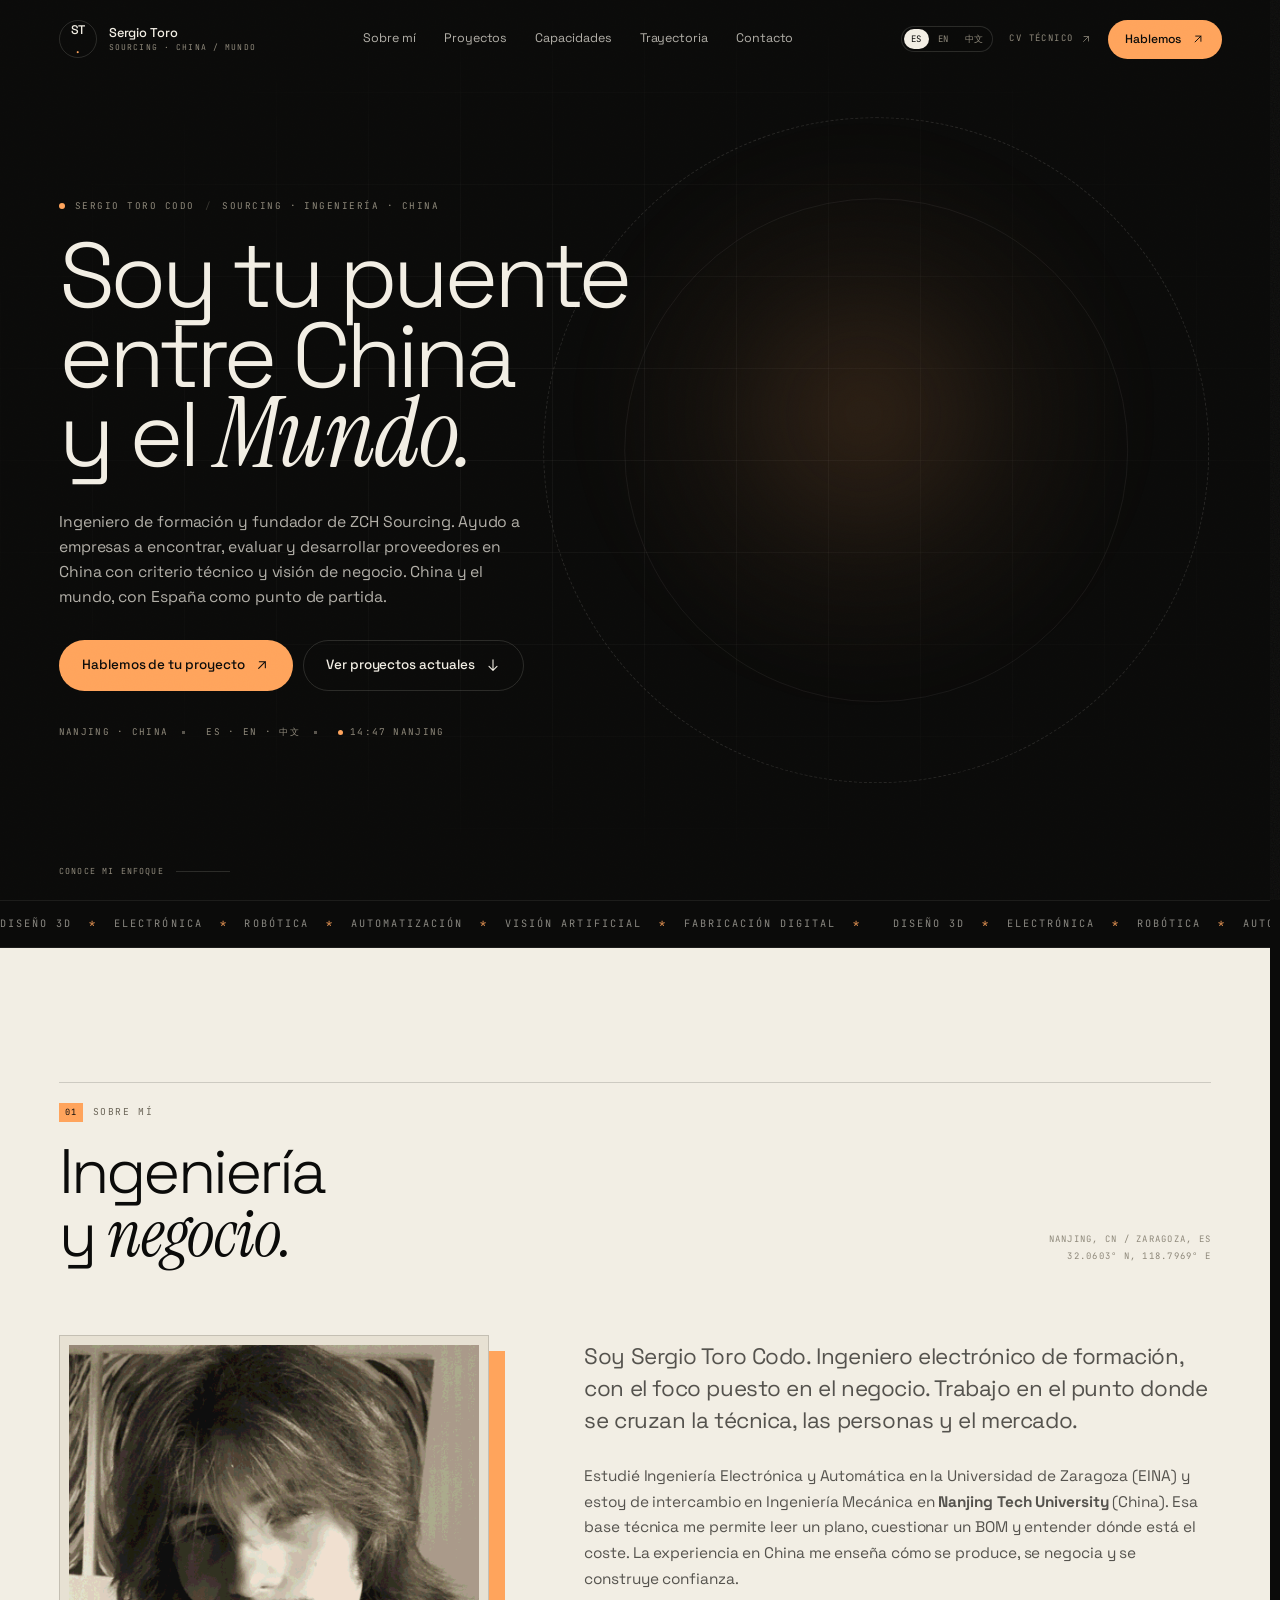
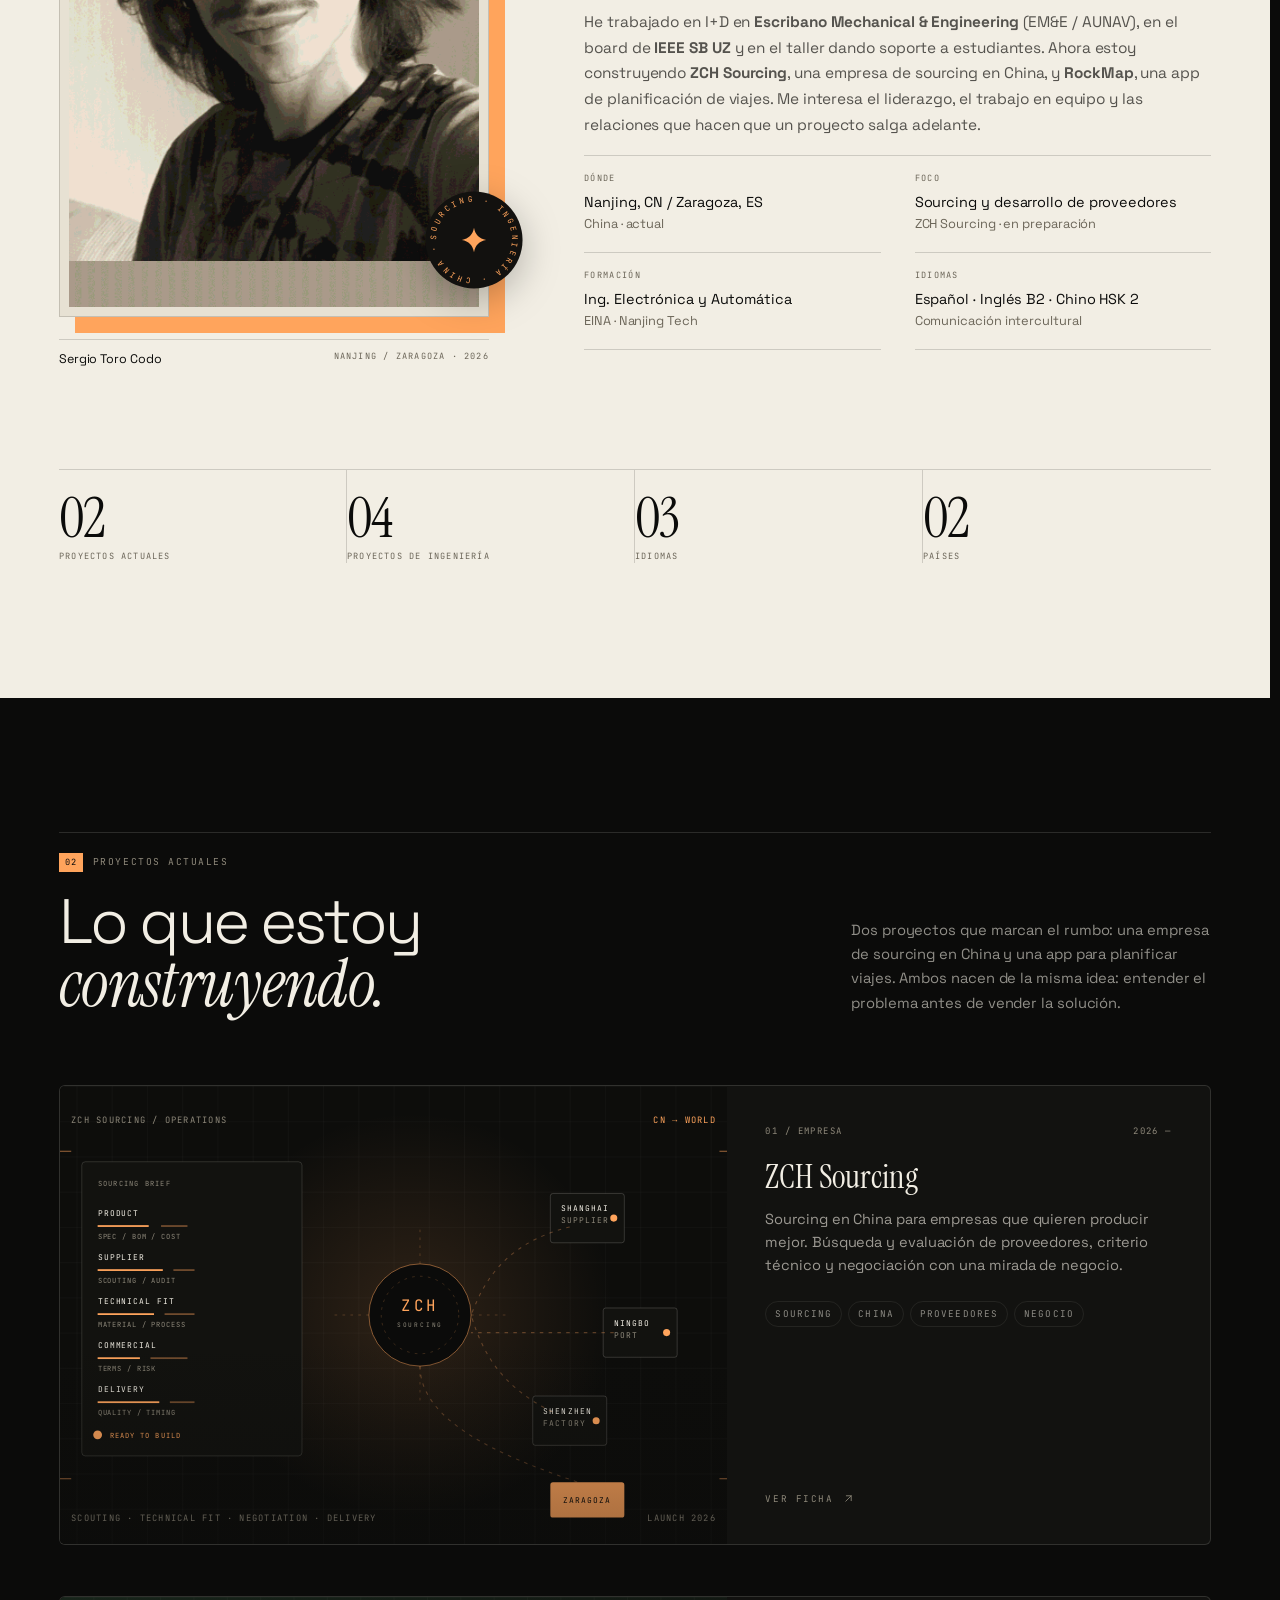
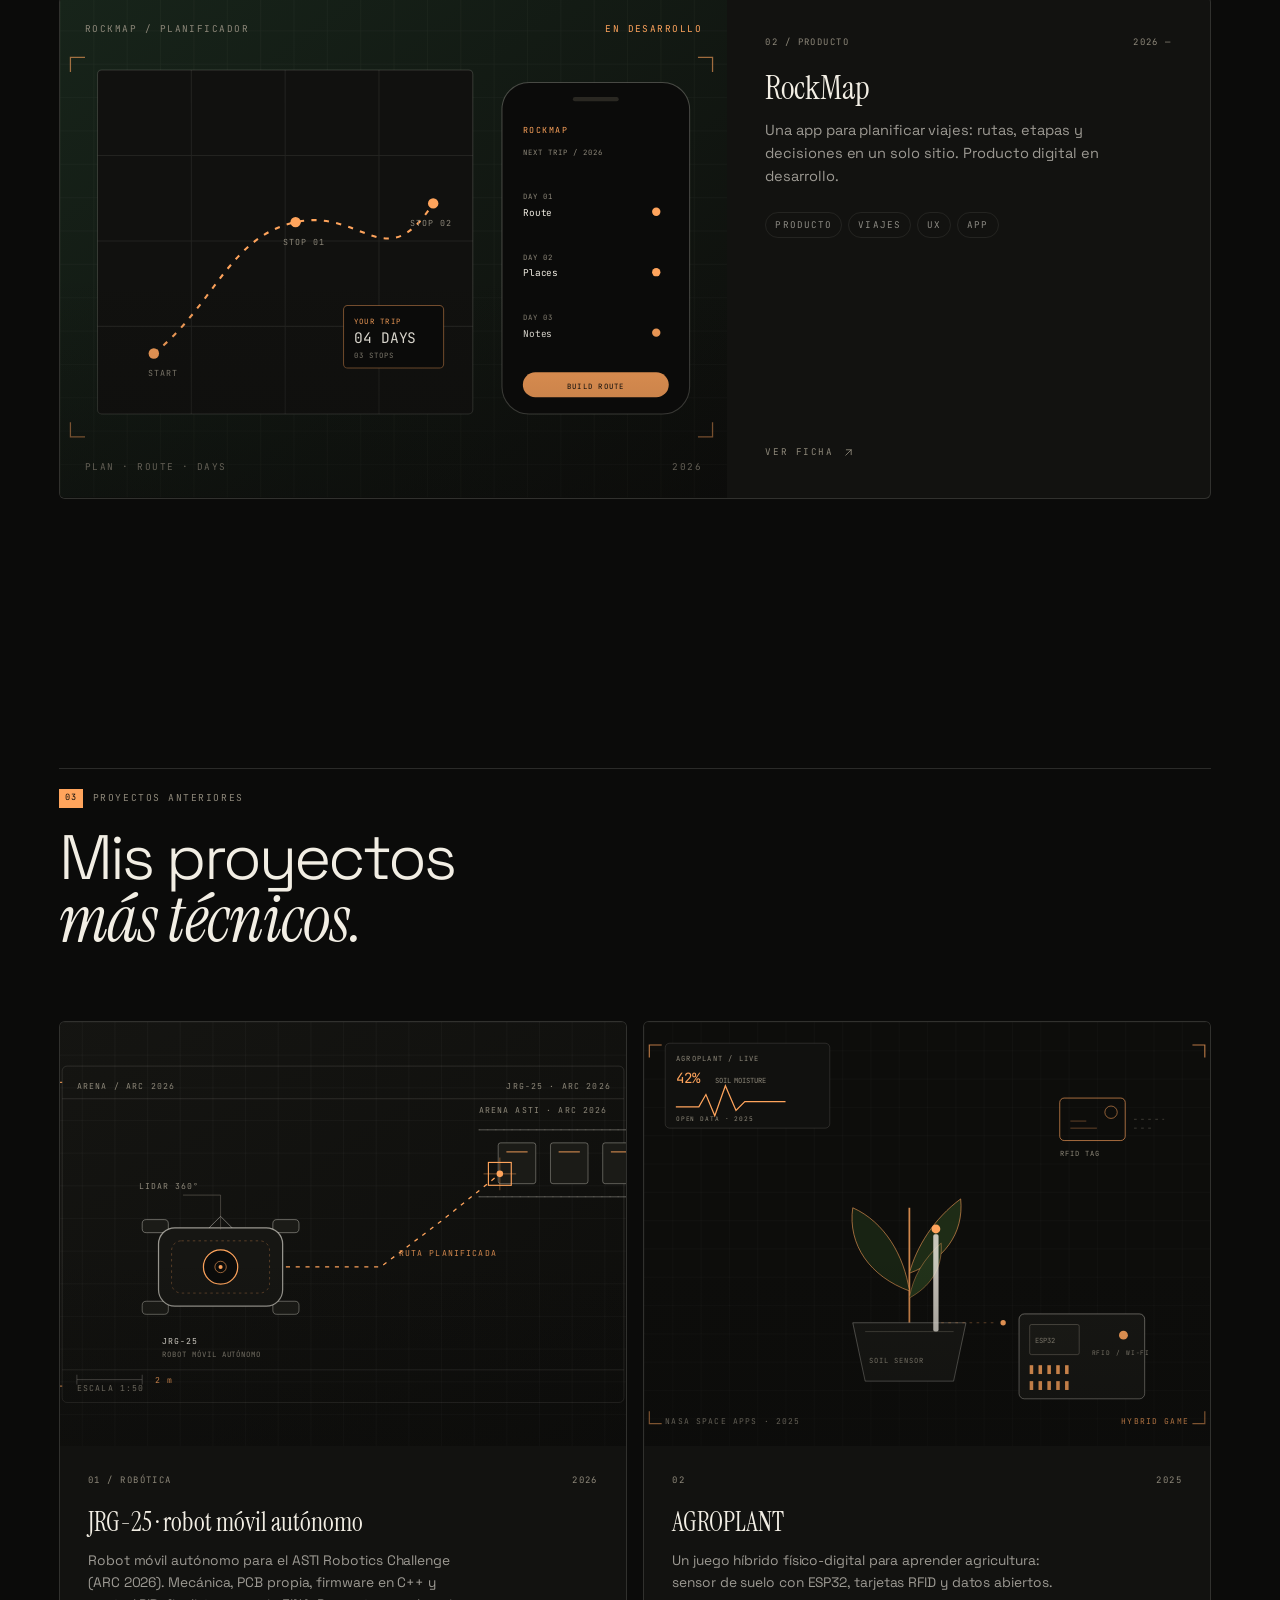
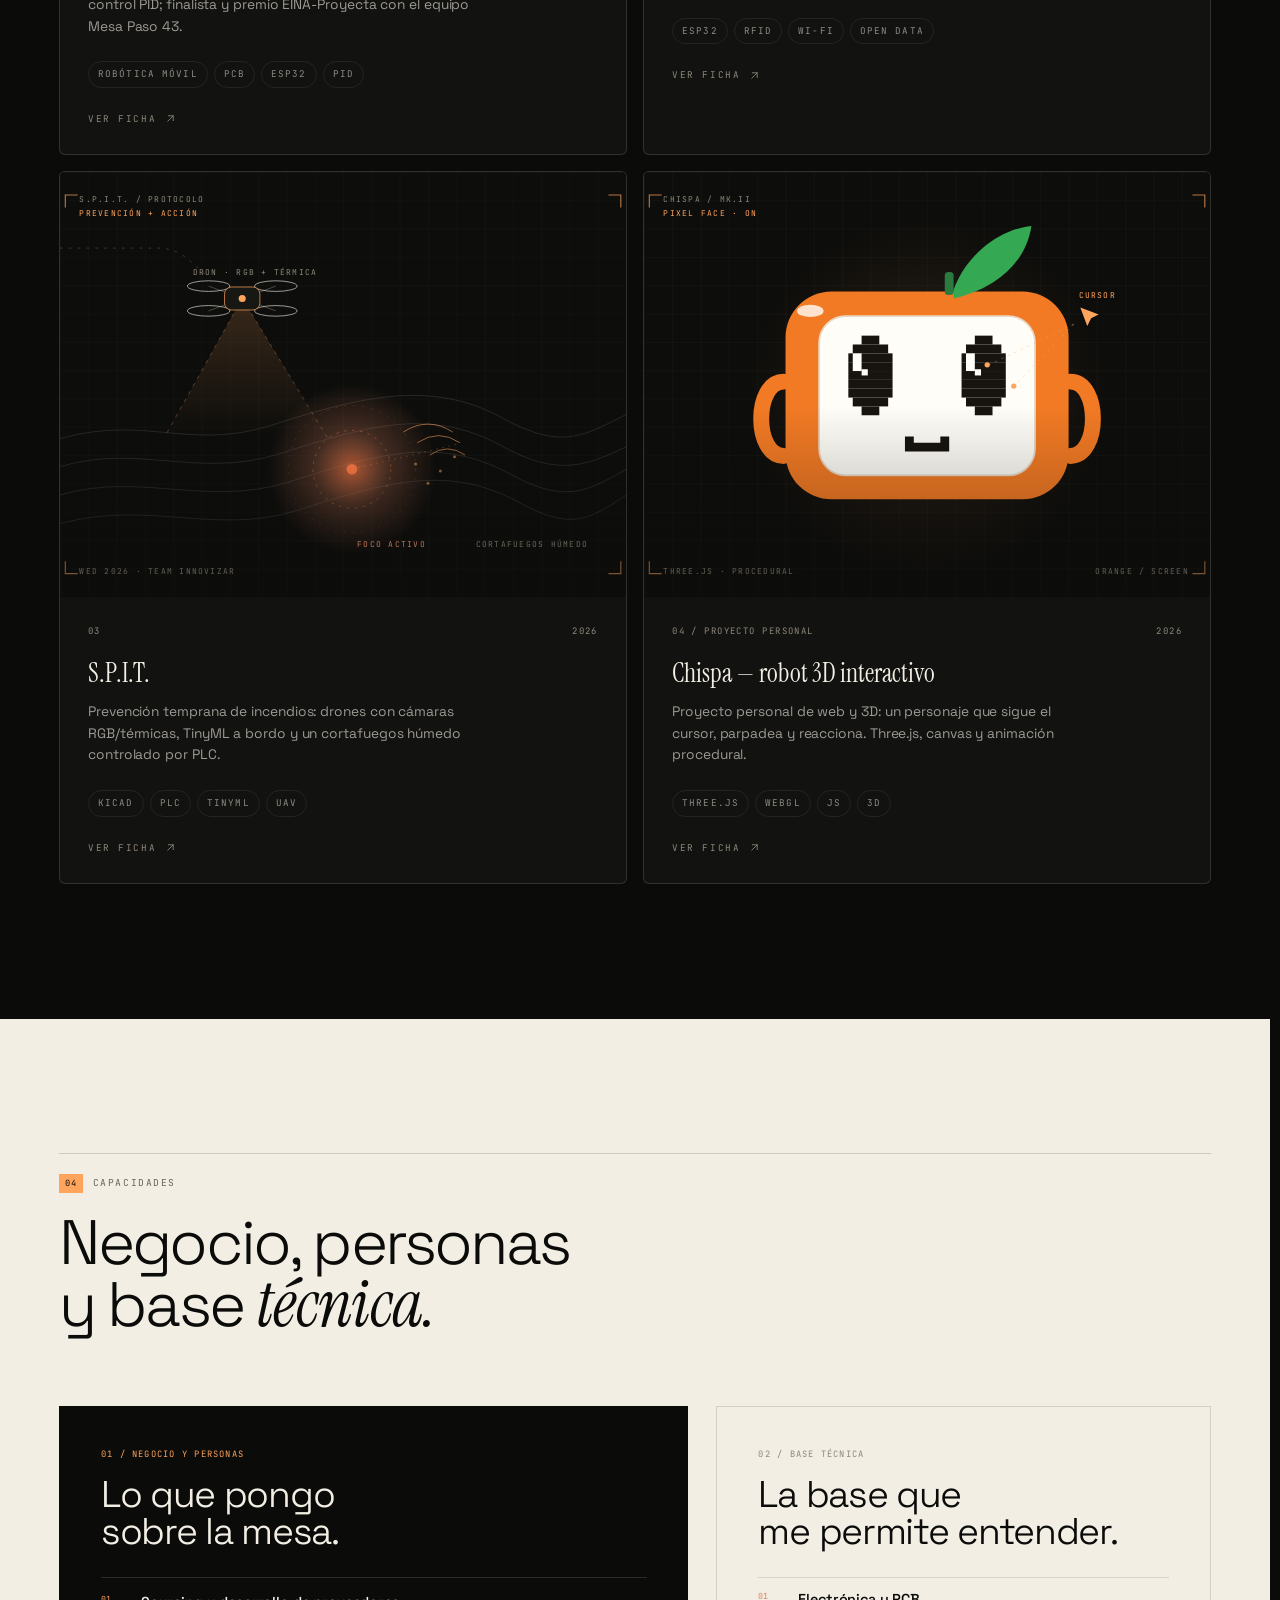
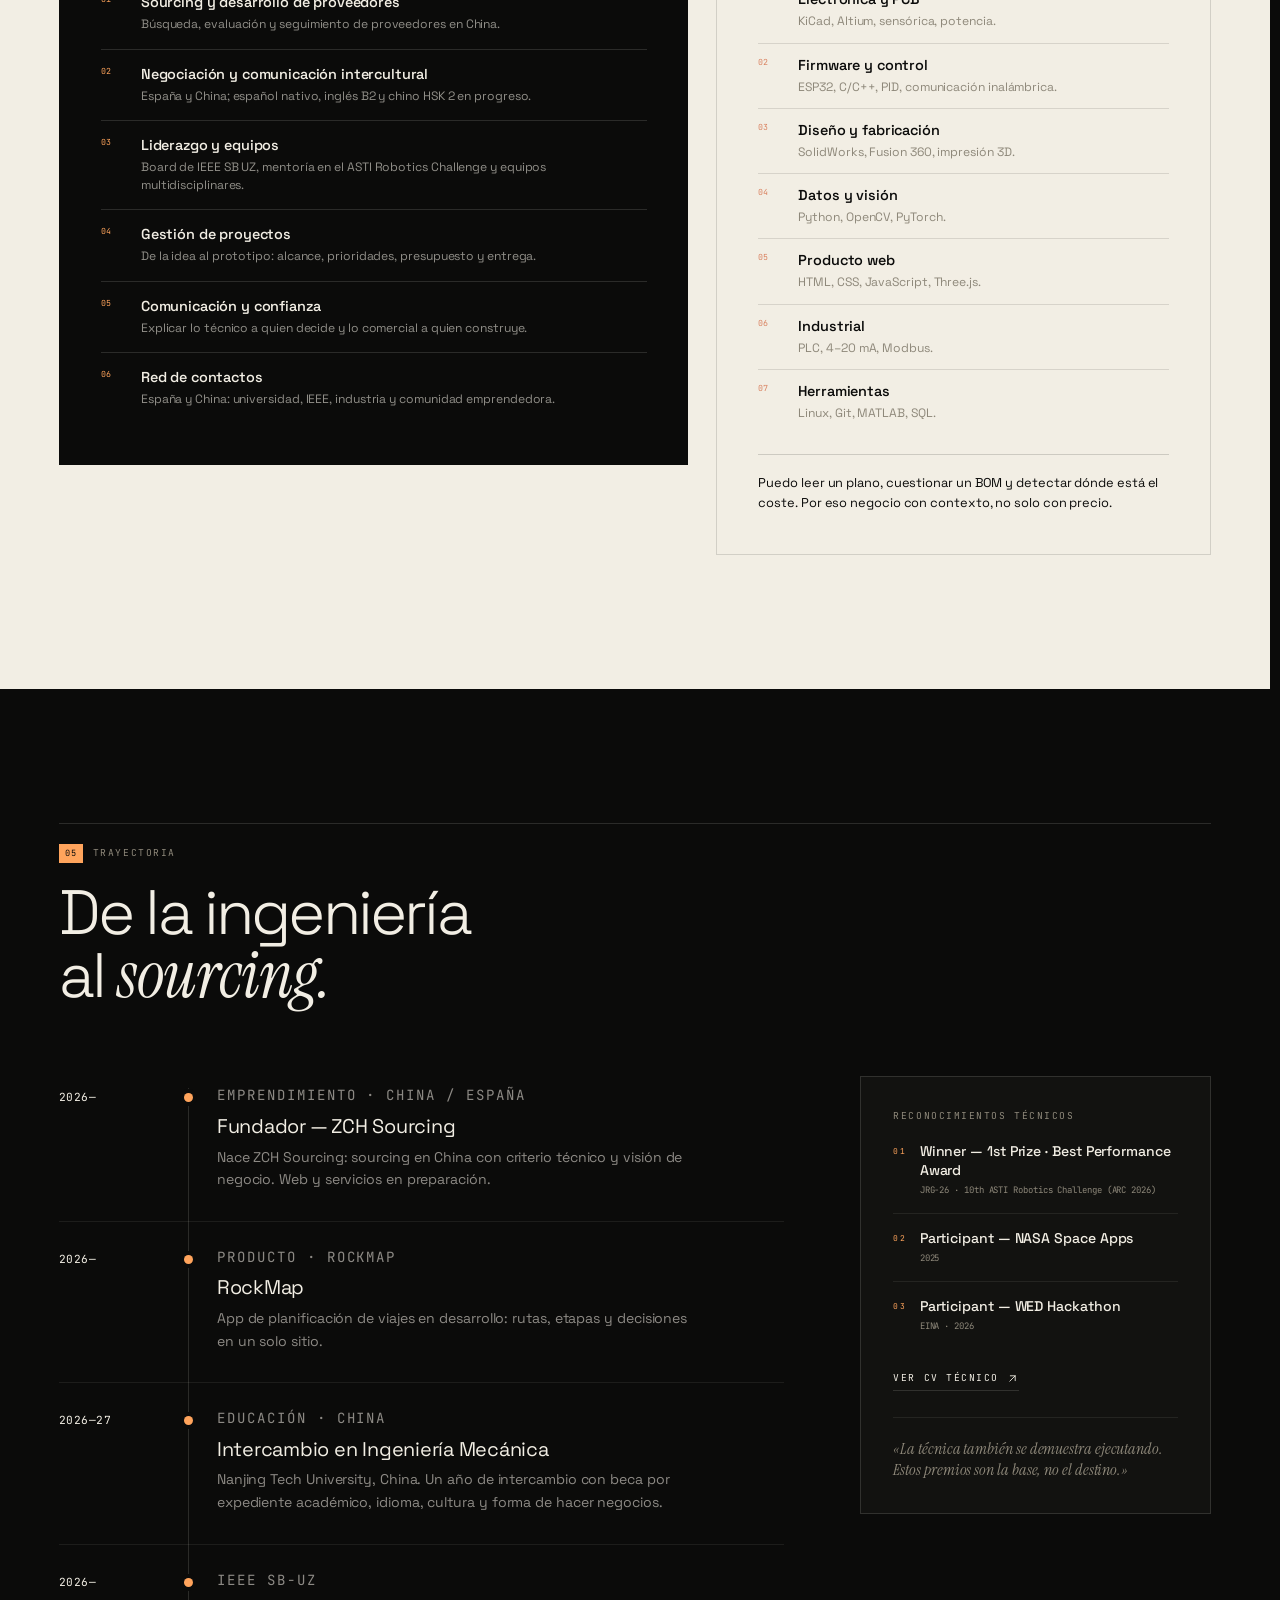
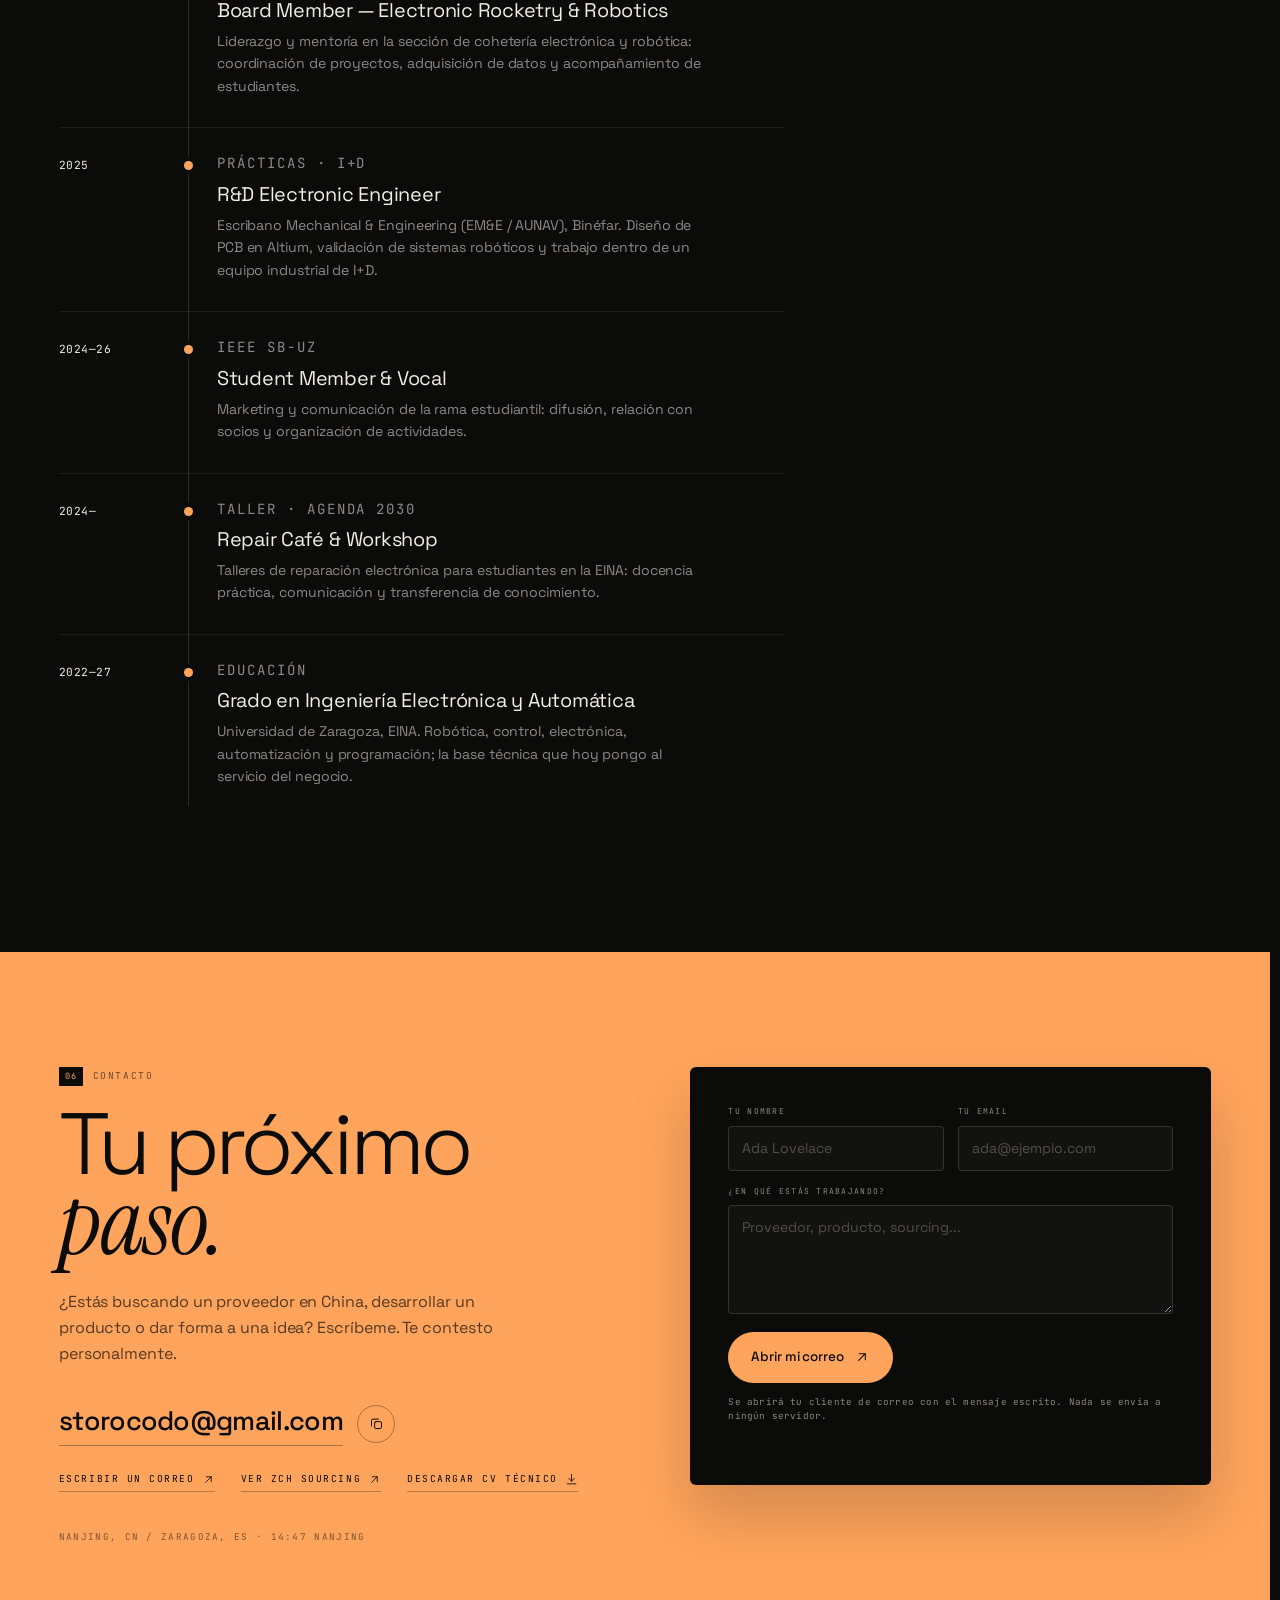
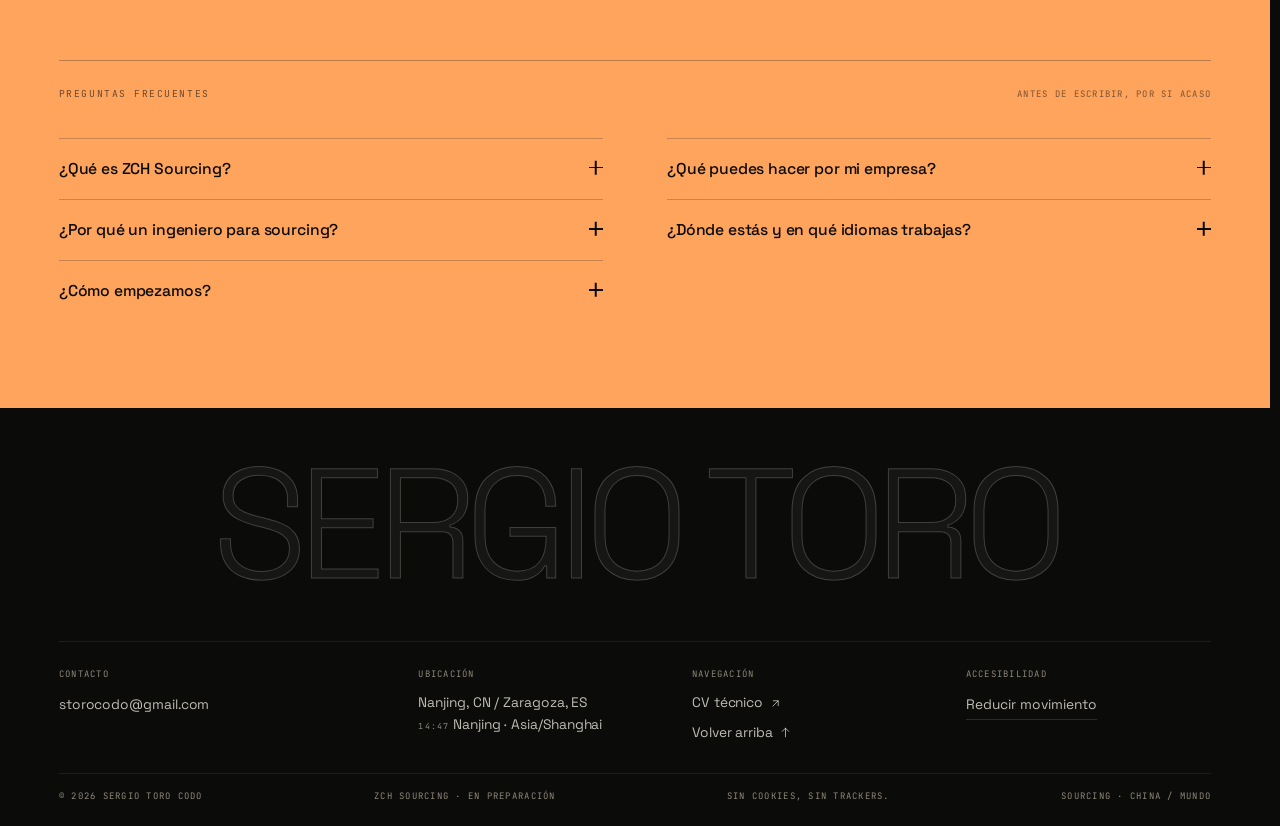
==== commit 7fd1341e: "Quita ROS 2 y SLAM de la base técnica y limpia el copy" ====
--- a/index.html
+++ b/index.html
@@ -238,11 +238,6 @@
             <p class="reveal">Estudié Ingeniería Electrónica y Automática en la Universidad de Zaragoza (EINA) y estoy de intercambio en Ingeniería Mecánica en <strong>Nanjing Tech University</strong> (China). Esa base técnica me permite leer un plano, cuestionar un BOM y entender dónde está el coste. La experiencia en China me enseña cómo se produce, se negocia y se construye confianza.</p>
             <p class="reveal">He trabajado en I+D en <strong>Escribano Mechanical &amp; Engineering</strong> (EM&amp;E / AUNAV), en el board de <strong>IEEE SB UZ</strong> y en el taller dando soporte a estudiantes. Ahora estoy construyendo <strong>ZCH Sourcing</strong>, una empresa de sourcing en China, y <strong>RockMap</strong>, una app de planificación de viajes. Me interesa el liderazgo, el trabajo en equipo y las relaciones que hacen que un proyecto salga adelante.</p>
 
-            <blockquote class="quote reveal">
-              <p>«Mi trabajo empieza donde termina el catálogo.»</p>
-              <cite>— Sergio Toro Codo · ZCH Sourcing</cite>
-            </blockquote>
-
             <dl class="facts reveal">
               <div><dt>Dónde</dt><dd>Nanjing, CN / Zaragoza, ES<br><span>China · actual</span></dd></div>
               <div><dt>Foco</dt><dd>Sourcing y desarrollo de proveedores<br><span>ZCH Sourcing · en preparación</span></dd></div>
@@ -499,9 +494,8 @@
         <header class="section-head">
           <div>
             <p class="label"><span class="label__num">03</span> Proyectos anteriores</p>
-            <h2 class="section-title">La base<br><em>técnica.</em></h2>
-          </div>
-          <p class="section-intro">Antes del sourcing, la ingeniería. Cuatro proyectos que me enseñaron a construir, iterar y trabajar con gente muy distinta.</p>
+            <h2 class="section-title">Mis proyectos<br><em>más técnicos.</em></h2>
+          </div>
         </header>
 
         <div class="project-grid project-grid--previous">
@@ -920,7 +914,6 @@
             <p class="label"><span class="label__num">04</span> Capacidades</p>
             <h2 class="section-title">Negocio, personas<br>y base <em>técnica.</em></h2>
           </div>
-          <p class="section-intro">Lo que aporto no es una lista de herramientas: es la capacidad de moverme entre la fábrica, la hoja de cálculo y la mesa de negociación.</p>
         </header>
 
         <div class="capabilities__grid">
@@ -947,16 +940,10 @@
               <li><span class="cap-list__num">04</span><div><h4>Datos y visión</h4><p>Python, OpenCV, PyTorch.</p></div></li>
               <li><span class="cap-list__num">05</span><div><h4>Producto web</h4><p>HTML, CSS, JavaScript, Three.js.</p></div></li>
               <li><span class="cap-list__num">06</span><div><h4>Industrial</h4><p>PLC, 4–20 mA, Modbus.</p></div></li>
-              <li><span class="cap-list__num">07</span><div><h4>Herramientas</h4><p>ROS 2, SLAM, Linux, Git, MATLAB, SQL.</p></div></li>
+              <li><span class="cap-list__num">07</span><div><h4>Herramientas</h4><p>Linux, Git, MATLAB, SQL.</p></div></li>
             </ul>
             <p class="cap-panel__note">Puedo leer un plano, cuestionar un BOM y detectar dónde está el coste. Por eso negocio con contexto, no solo con precio.</p>
           </aside>
-        </div>
-
-        <div class="principles reveal">
-          <div><span class="mono">01</span><h3>Primero entiendo.</h3><p>Antes de negociar, entiendo el producto, el proceso y el riesgo.</p></div>
-          <div><span class="mono">02</span><h3>Después negocio.</h3><p>Con información, no con prisa. El mejor precio no siempre es el mejor coste.</p></div>
-          <div><span class="mono">03</span><h3>Relación a largo plazo.</h3><p>Un proveedor no es una transacción; es parte de la cadena.</p></div>
         </div>
       </div>
     </section>
@@ -970,7 +957,6 @@
             <p class="label"><span class="label__num">05</span> Trayectoria</p>
             <h2 class="section-title">De la ingeniería<br>al <em>sourcing.</em></h2>
           </div>
-          <p class="section-intro">Un recorrido entre España y China, con la técnica como base y el negocio como dirección.</p>
         </header>
 
         <div class="path__grid">
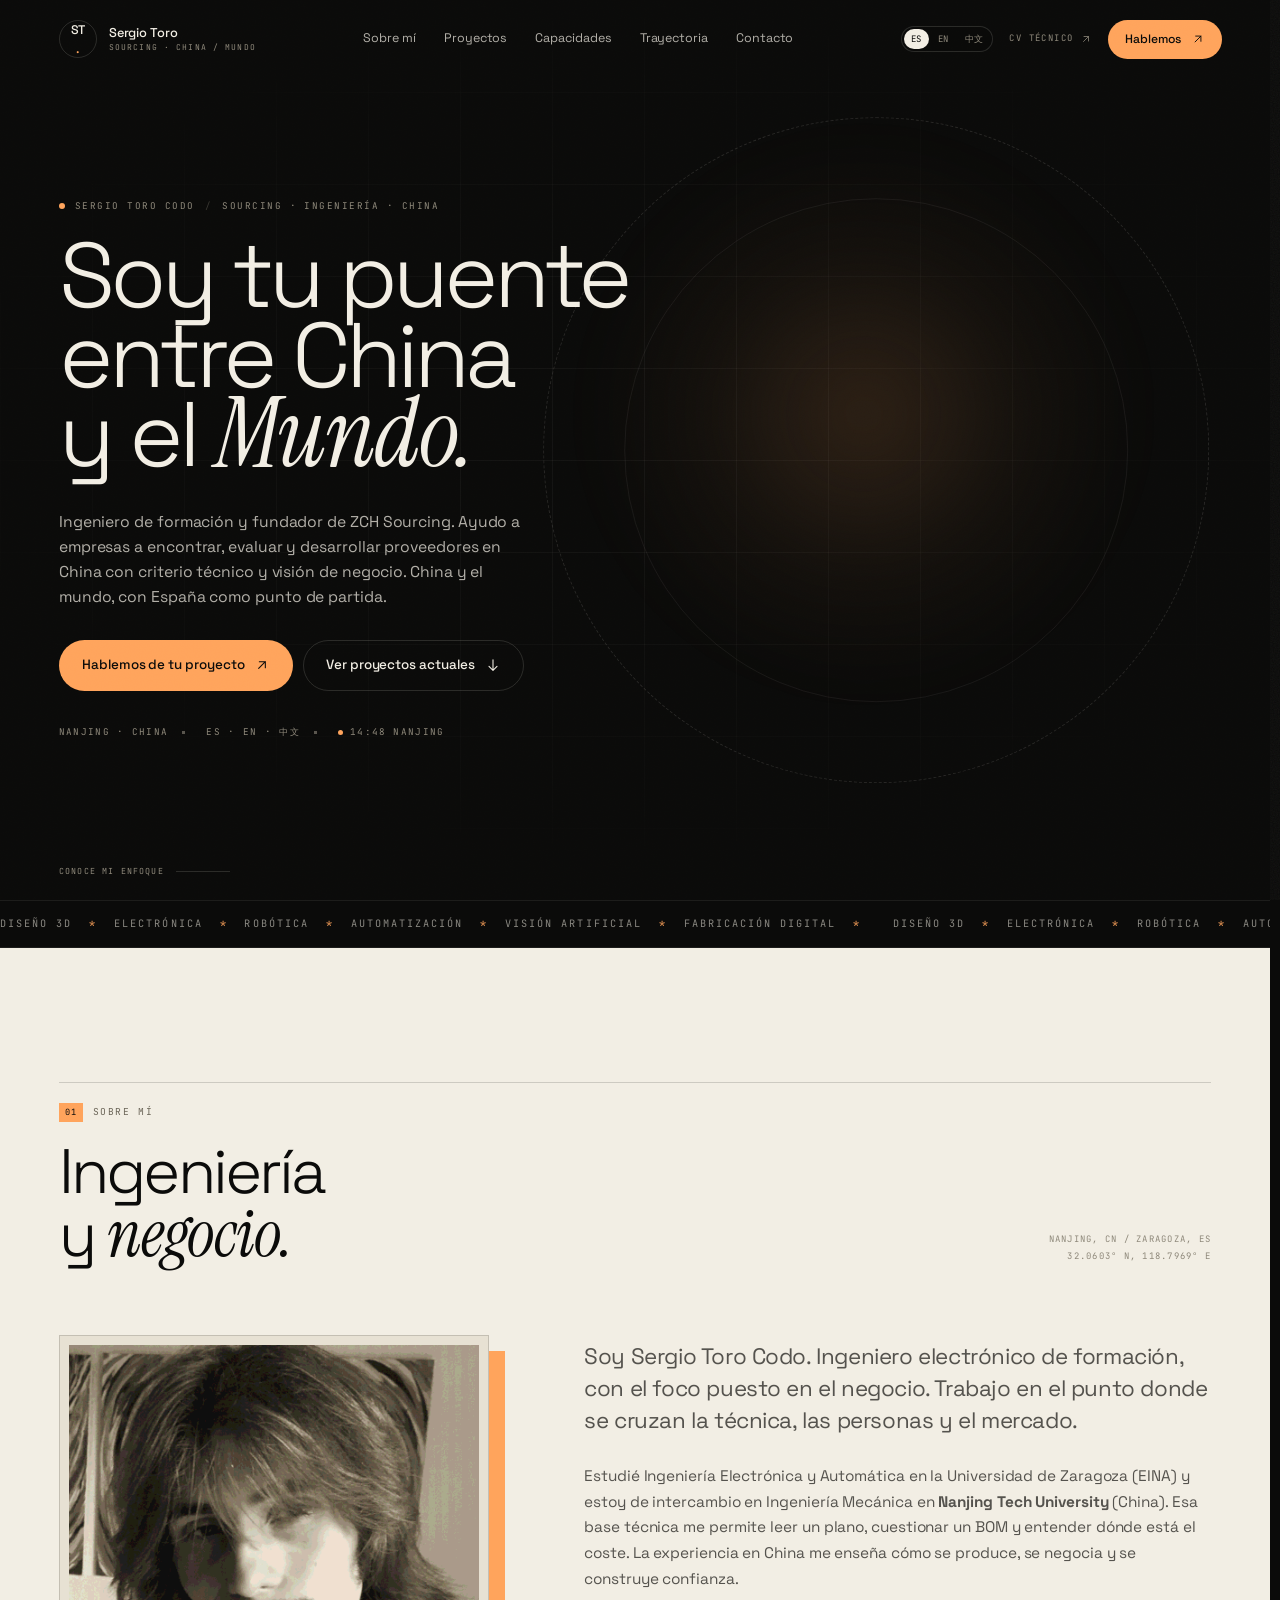
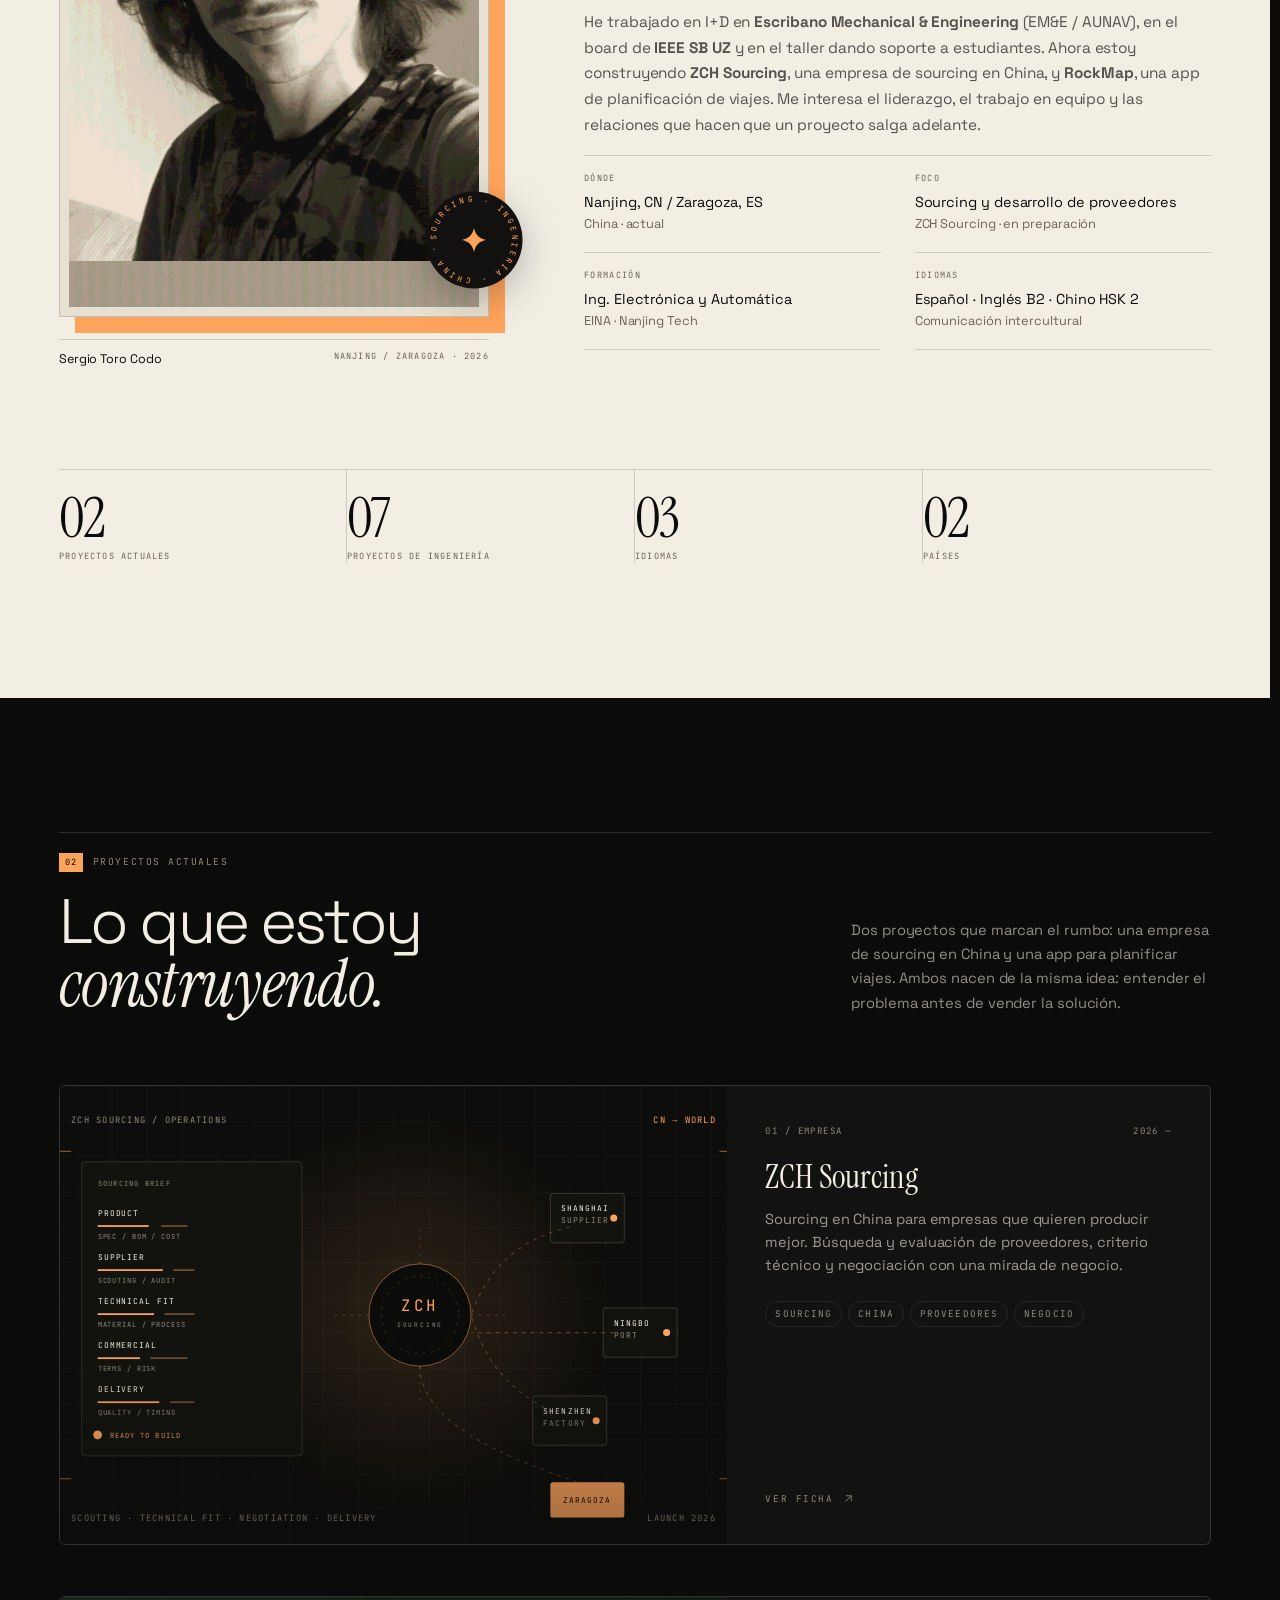
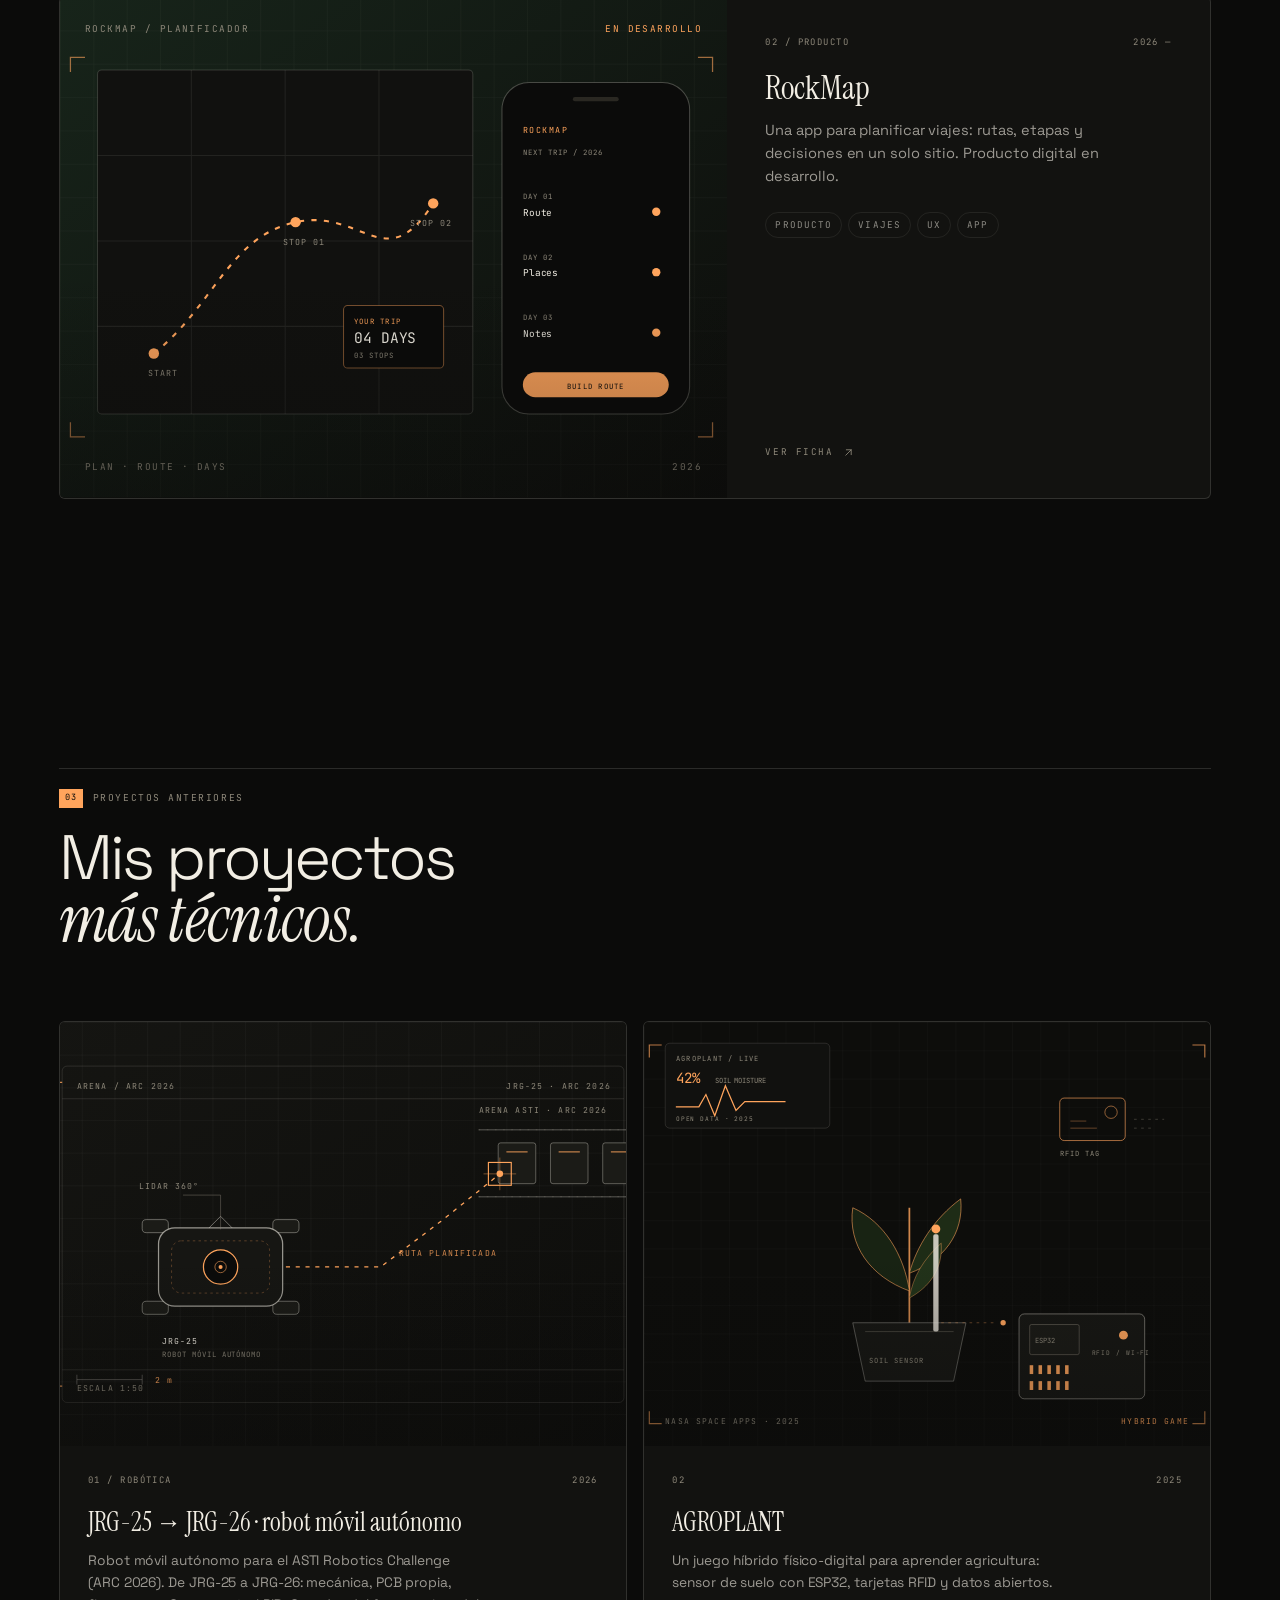
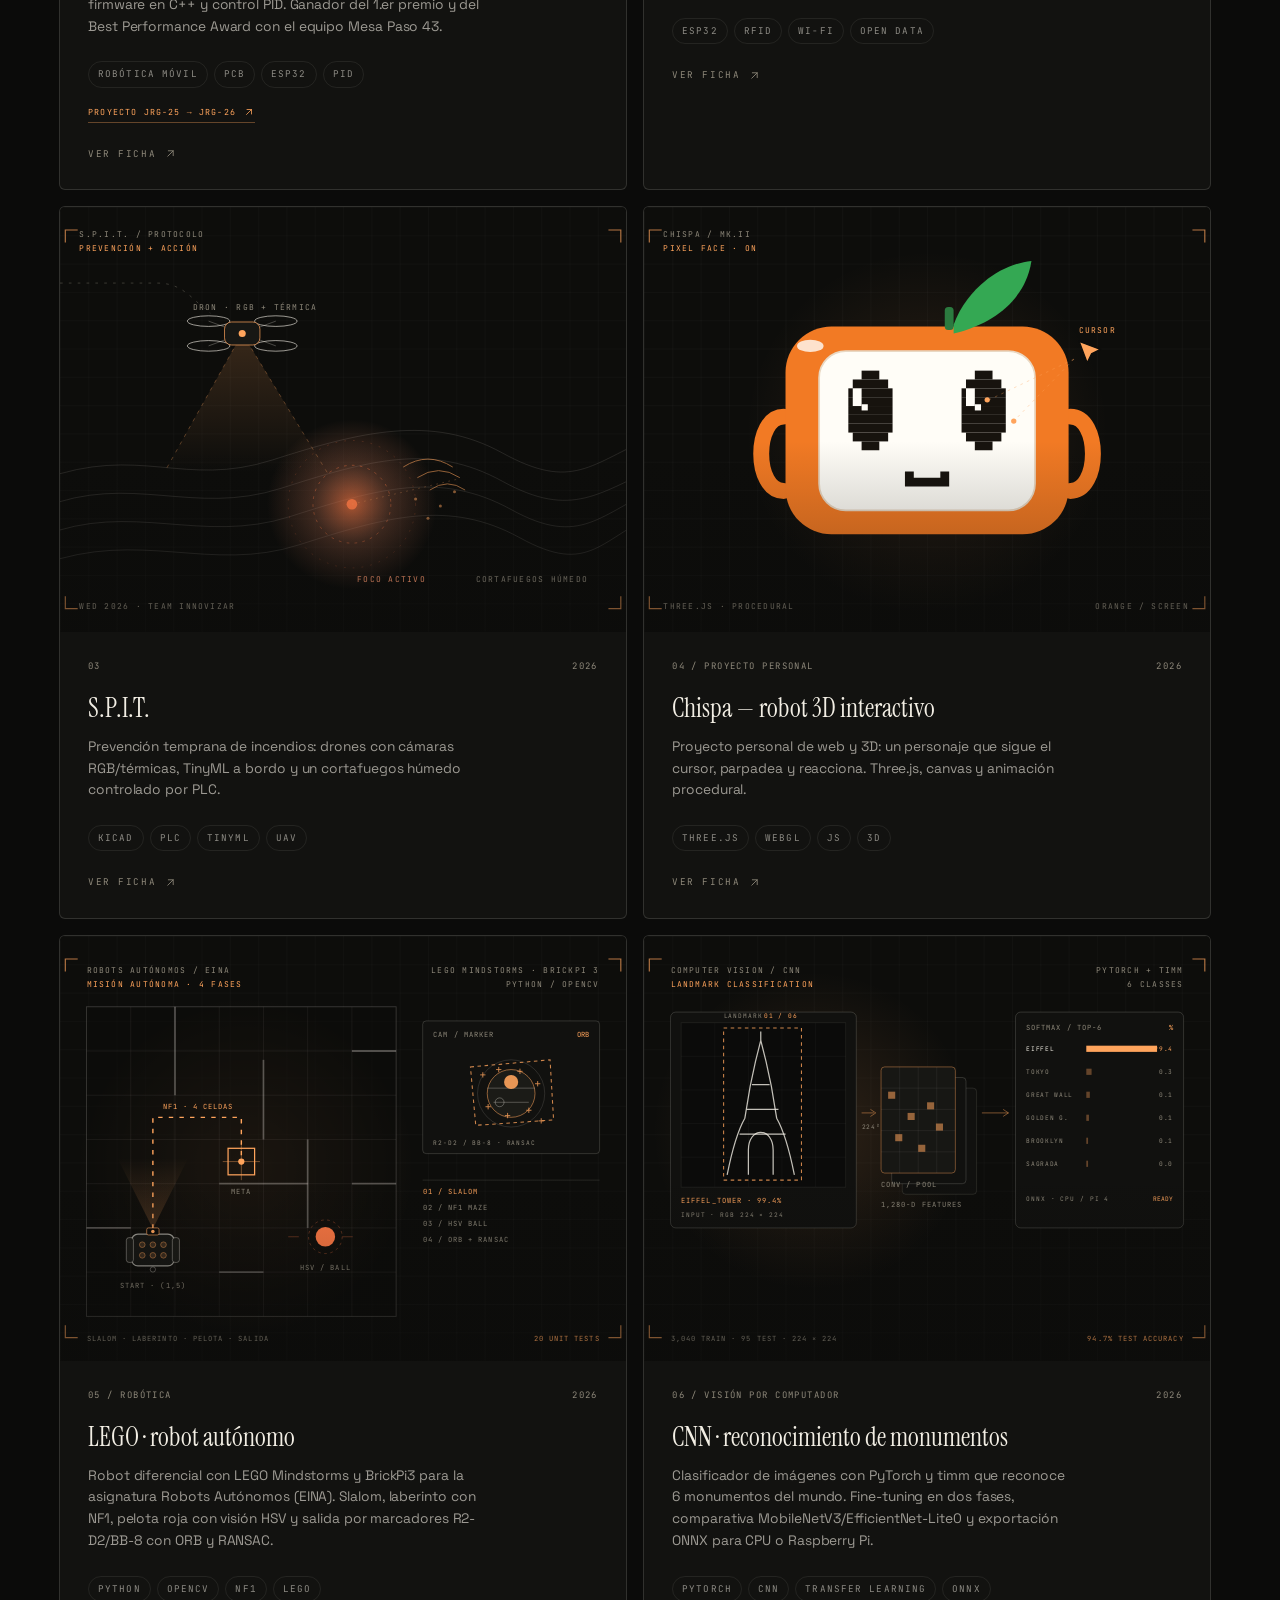
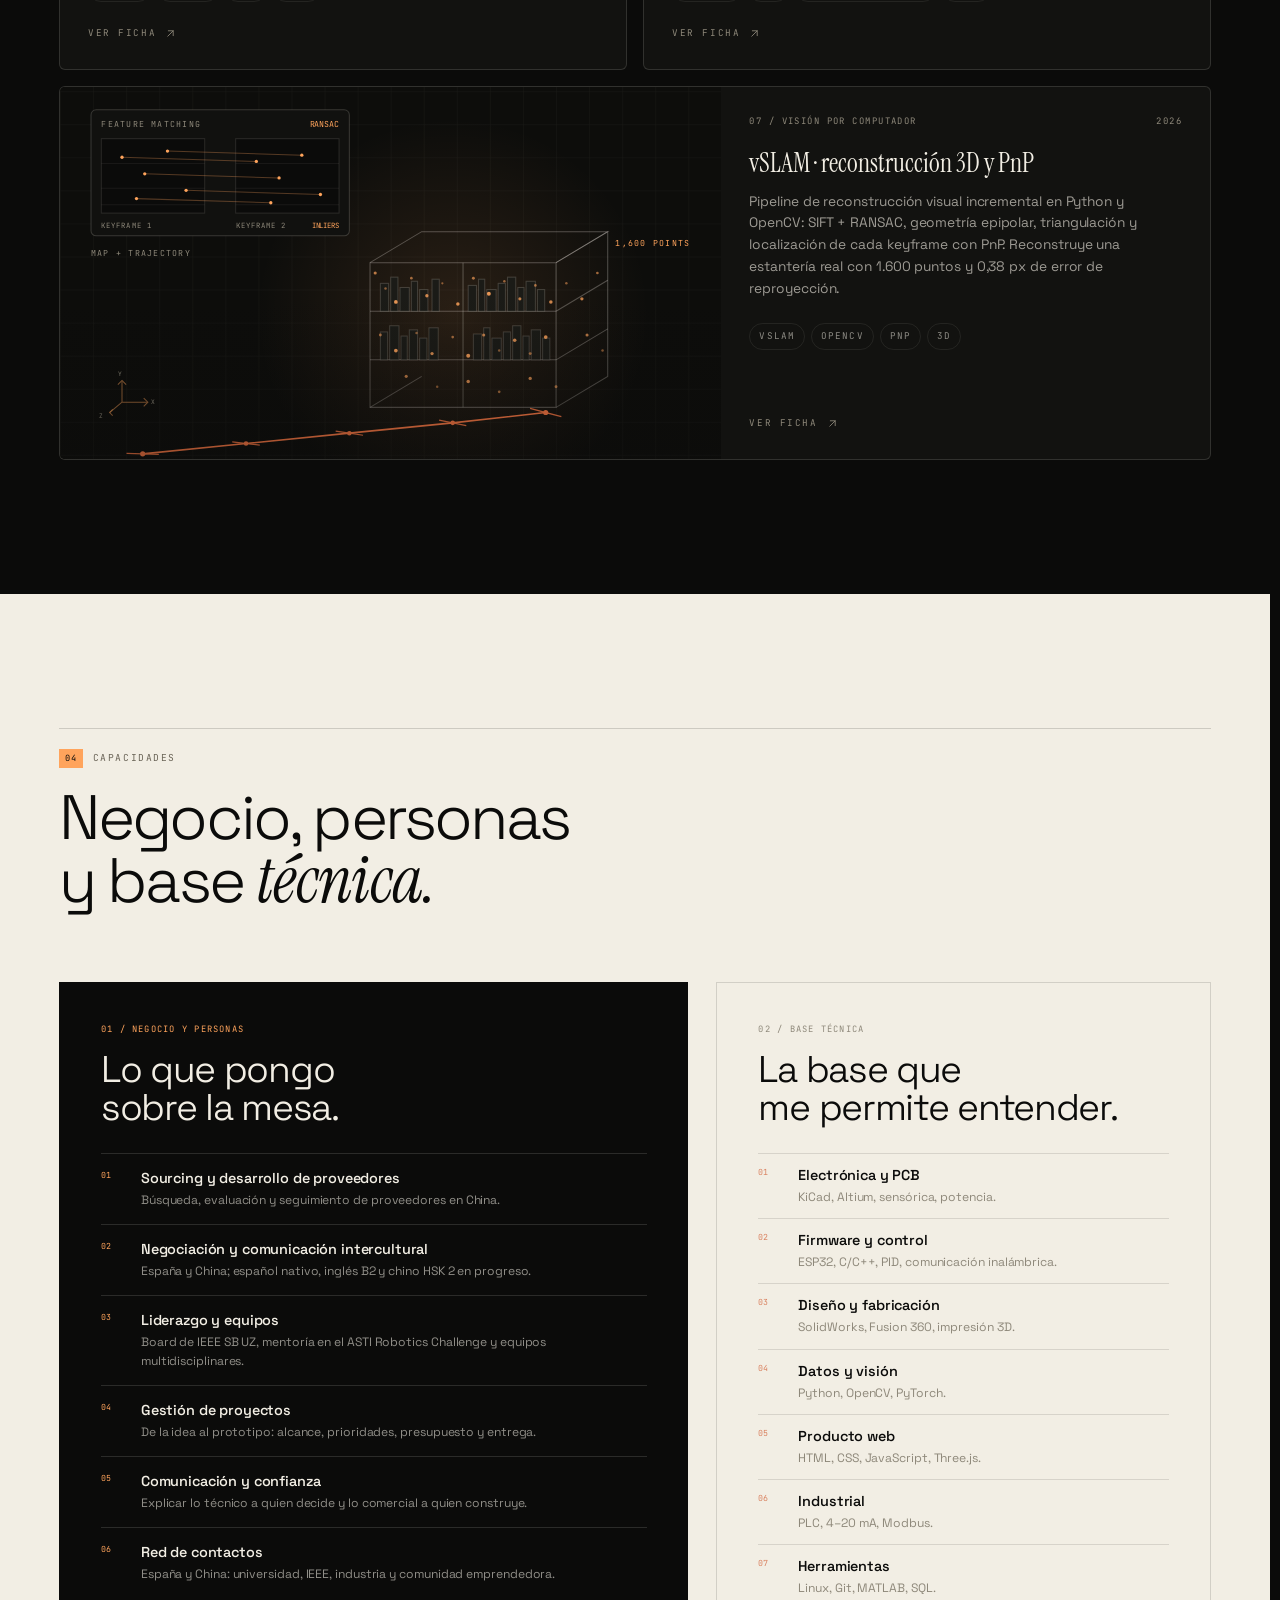
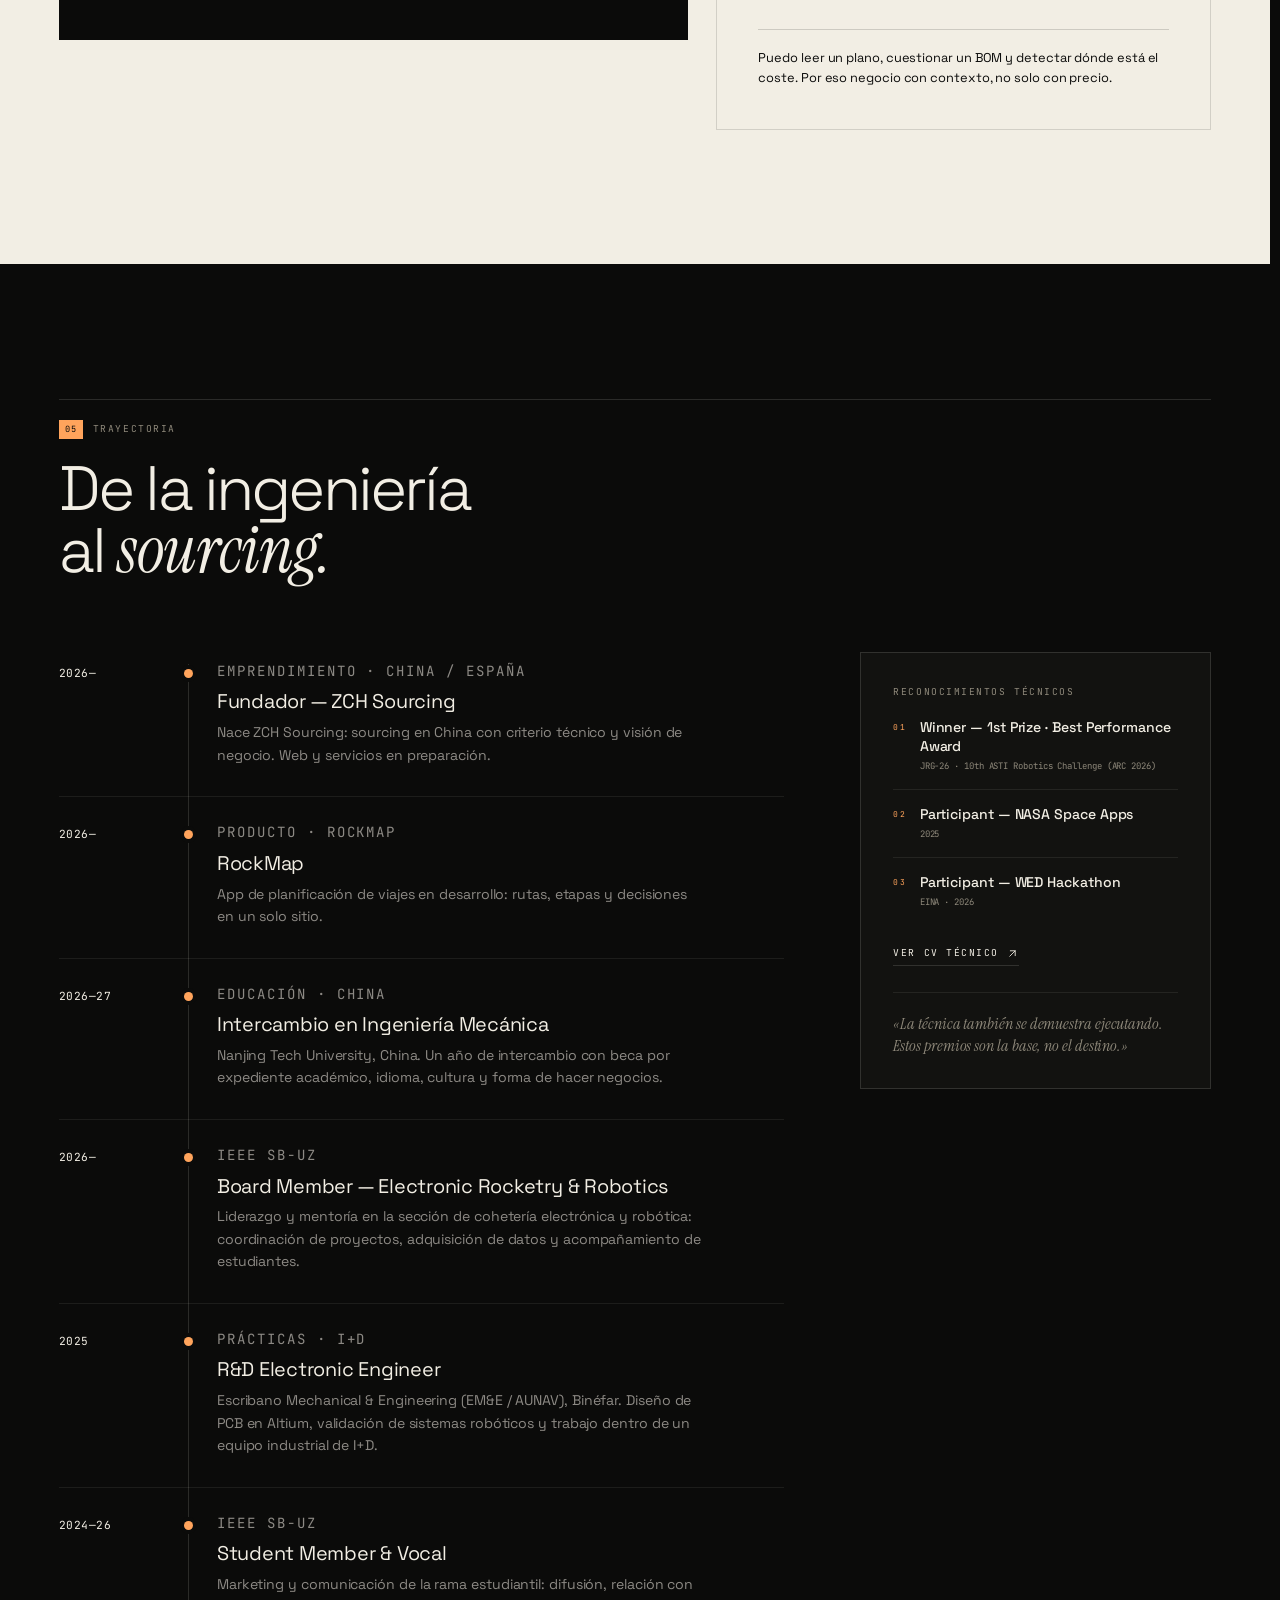
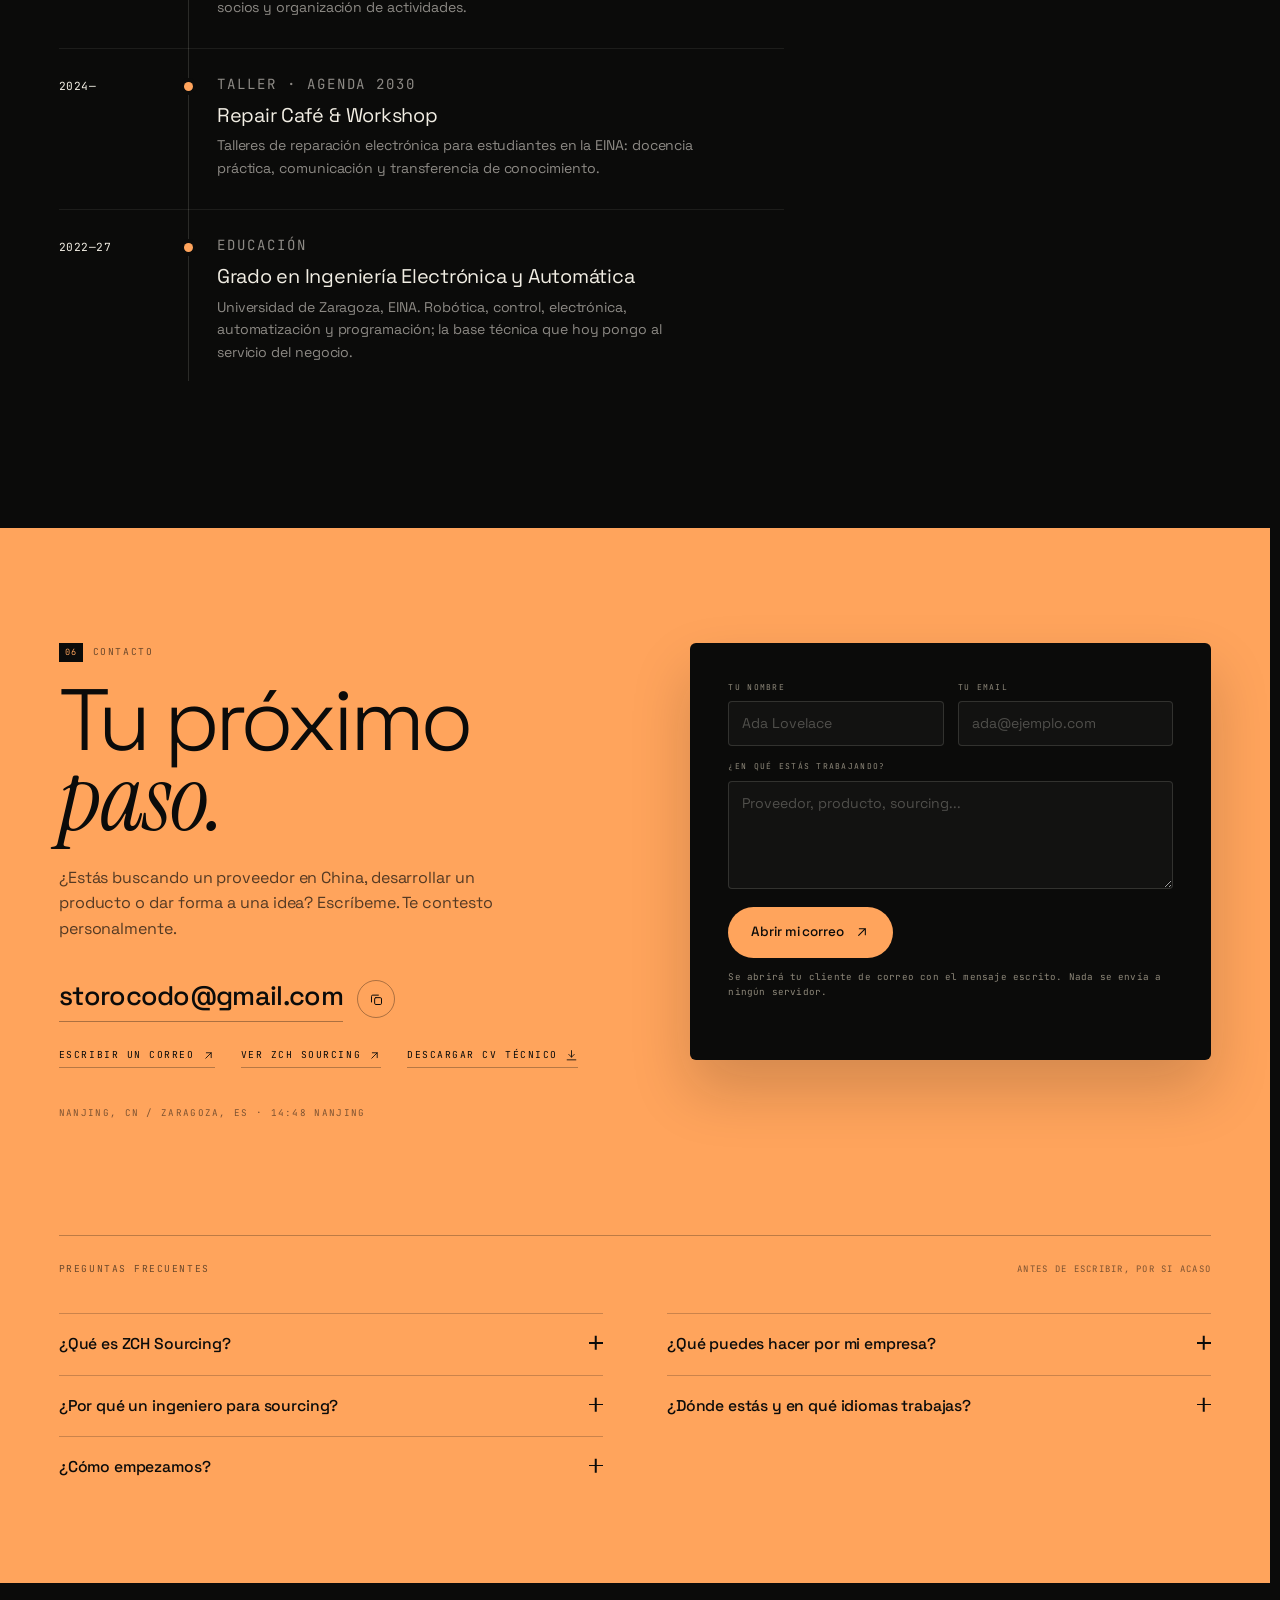
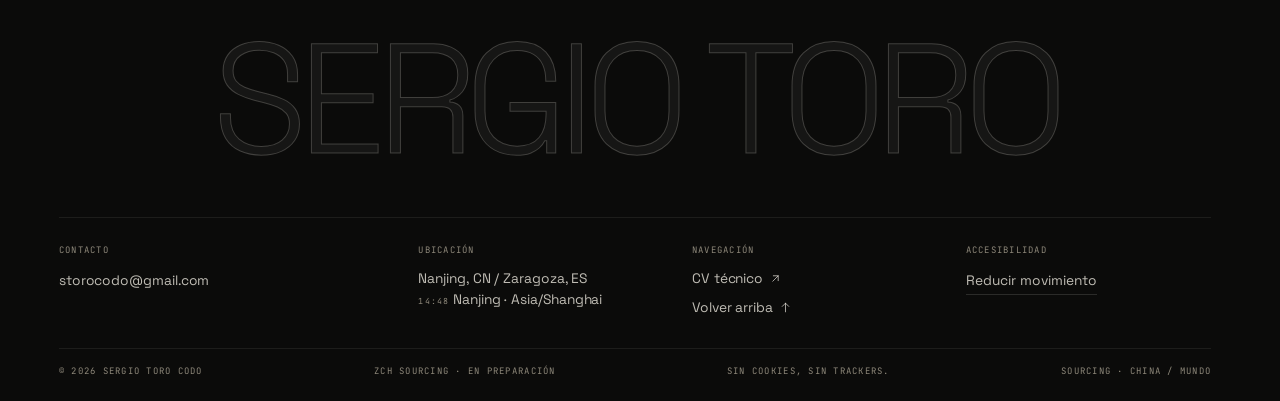
==== commit 7c377af1: "Añade JRG-26, LEGO, CNN y vSLAM al portfolio" ====
--- a/index.html
+++ b/index.html
@@ -249,7 +249,7 @@
 
         <div class="stats reveal" aria-label="Datos rápidos">
           <div class="stat"><span class="stat__num"><span data-count="2">02</span></span><span class="stat__label">Proyectos actuales</span></div>
-          <div class="stat"><span class="stat__num"><span data-count="4">04</span></span><span class="stat__label">Proyectos de ingeniería</span></div>
+          <div class="stat"><span class="stat__num"><span data-count="7">07</span></span><span class="stat__label">Proyectos de ingeniería</span></div>
           <div class="stat"><span class="stat__num"><span data-count="3">03</span></span><span class="stat__label">Idiomas</span></div>
           <div class="stat"><span class="stat__num"><span data-count="2">02</span></span><span class="stat__label">Países</span></div>
         </div>
@@ -499,7 +499,7 @@
         </header>
 
         <div class="project-grid project-grid--previous">
-          <article class="project reveal" data-project="jrg25">
+          <article class="project reveal" data-project="jrg25" data-repo="https://github.com/Carlso16/JRG26">
           <div class="project__visual viz viz--amr" aria-hidden="true">
             <svg viewBox="0 0 800 520" preserveAspectRatio="xMidYMid slice">
               <defs>
@@ -589,28 +589,30 @@
           </div>
           <div class="project__body">
             <div class="project__meta mono"><span>01 / Robótica</span><span>2026</span></div>
-            <h3 class="project__title"><button class="project__open" type="button" aria-haspopup="dialog">JRG-25 · robot móvil autónomo</button></h3>
-            <p class="project__summary">Robot móvil autónomo para el ASTI Robotics Challenge (ARC 2026). Mecánica, PCB propia, firmware en C++ y control PID; finalista y premio EINA-Proyecta con el equipo Mesa Paso 43.</p>
+            <h3 class="project__title"><button class="project__open" type="button" aria-haspopup="dialog">JRG-25 → JRG-26 · robot móvil autónomo</button></h3>
+            <p class="project__summary">Robot móvil autónomo para el ASTI Robotics Challenge (ARC 2026). De JRG-25 a JRG-26: mecánica, PCB propia, firmware en C++ y control PID. Ganador del 1.er premio y del Best Performance Award con el equipo Mesa Paso 43.</p>
             <ul class="tags" aria-label="Tecnologías">
               <li>Robótica móvil</li><li>PCB</li><li>ESP32</li><li>PID</li>
             </ul>
+            <a class="project__link" href="https://github.com/Carlso16/JRG26" target="_blank" rel="noopener noreferrer">Proyecto JRG-25 → JRG-26 <svg class="icon" aria-hidden="true"><use href="#i-arrow-up-right"/></svg></a>
             <span class="project__cta">Ver ficha <svg class="icon" aria-hidden="true"><use href="#i-arrow-up-right"/></svg></span>
           </div>
           <div class="project__more" hidden>
             <dl class="project__facts">
               <div><dt>Rol</dt><dd>Diseño mecánico, electrónica y firmware · equipo Mesa Paso 43 (IEEE SB UZ)</dd></div>
-              <div><dt>Stack</dt><dd>SolidWorks / Fusion 360 · KiCad · ESP32 · C++ · PID · ESP-NOW</dd></div>
-              <div><dt>Estado</dt><dd>Finalista ARC 2026 · Premio EINA-Proyecta</dd></div>
+              <div><dt>Stack</dt><dd>SolidWorks / Fusion 360 · KiCad · ESP32 · C++ · PID · ESP-NOW · Python/Tkinter</dd></div>
+              <div><dt>Estado</dt><dd>JRG-25 finalista y premio EINA-Proyecta · JRG-26 ganador de ARC 2026</dd></div>
             </dl>
             <div class="prose">
-              <p><strong>JRG-25</strong> es un robot móvil autónomo desarrollado para el <em>ASTI Robotics Challenge (ARC 2026)</em> con el equipo Mesa Paso 43. Integra sensores ToF, IMU y encoders, odometría diferencial, control PID con anti-windup, máquinas de estado y una arquitectura de firmware por capas con CI.</p>
+              <p><strong>JRG-25 → JRG-26</strong> es la evolución del robot móvil autónomo presentado al <em>ASTI Robotics Challenge (ARC 2026)</em> con el equipo Mesa Paso 43. JRG-25 sentó las bases —sensores ToF, IMU y encoders, odometría diferencial, control PID con anti-windup, máquinas de estado y una arquitectura de firmware por capas con CI—; JRG-26 es la versión 2.0, con chasis propio de 4 ruedas, PCB propia y modos de line-following y sumo, que se llevó el 1.er premio y el Best Performance Award.</p>
               <ul>
                 <li>Diseño mecánico en SolidWorks/Fusion 360 e impresión 3D.</li>
                 <li>PCB propia en KiCad con multiplexado I²C y ESP32.</li>
                 <li>Control PID con anti-windup, odometría y FSM; ESP-NOW y Bluetooth.</li>
+                <li>JRG-26: chasis de 4 ruedas, sensores ToF400C por I²C y app de control en Python/Tkinter.</li>
               </ul>
             </div>
-            <p class="project__note">Finalista en ARC 2026 y ganador del premio EINA-Proyecta (categoría Electrónica y Automática).</p>
+            <p class="project__note">JRG-26 ganó el 1.er premio y el Best Performance Award en el ARC 2026; JRG-25 fue finalista y se llevó el premio EINA-Proyecta.</p>
           </div>
         </article>
 
@@ -899,6 +901,473 @@
                 </ul>
               </div>
               <p class="project__note">Proyecto personal de exploración entre diseño, web y 3D.</p>
+            </div>
+          </article>
+
+          <article class="project reveal" data-project="lego" data-repo="https://github.com/sejotta/lego-autonomous-robot">
+            <div class="project__visual viz viz--lego" aria-hidden="true">
+              <svg viewBox="0 0 640 480" preserveAspectRatio="xMidYMid slice">
+                <defs>
+                  <pattern id="lego-grid" width="32" height="32" patternUnits="userSpaceOnUse">
+                    <path d="M32 0H0V32" fill="none" stroke="#F2EEE4" stroke-opacity=".05"/>
+                  </pattern>
+                  <radialGradient id="lego-glow" cx=".5" cy=".5" r=".5">
+                    <stop offset="0" stop-color="#FFA45C" stop-opacity=".14"/>
+                    <stop offset="1" stop-color="#FFA45C" stop-opacity="0"/>
+                  </radialGradient>
+                  <linearGradient id="lego-fov" x1="0" y1="1" x2="0" y2="0">
+                    <stop offset="0" stop-color="#FFA45C" stop-opacity=".2"/>
+                    <stop offset="1" stop-color="#FFA45C" stop-opacity="0"/>
+                  </linearGradient>
+                </defs>
+                <rect width="640" height="480" fill="#0D0D0B"/>
+                <rect width="640" height="480" fill="url(#lego-grid)"/>
+                <circle cx="210" cy="260" r="190" fill="url(#lego-glow)"/>
+
+                <g font-family="JetBrains Mono, monospace" font-size="9" letter-spacing="1.4" fill="#8E887A">
+                  <text x="30" y="42">ROBOTS AUTÓNOMOS / EINA</text>
+                  <text x="30" y="58" fill="#FFA45C">MISIÓN AUTÓNOMA · 4 FASES</text>
+                  <text x="610" y="42" text-anchor="end">LEGO MINDSTORMS · BRICKPI 3</text>
+                  <text x="610" y="58" text-anchor="end">PYTHON / OPENCV</text>
+                </g>
+
+                <!-- arena -->
+                <rect x="30" y="80" width="350" height="350" fill="#0B0B0A" fill-opacity=".55" stroke="#F2EEE4" stroke-opacity=".2"/>
+                <g stroke="#F2EEE4" stroke-opacity=".07">
+                  <path d="M80 80v350M130 80v350M180 80v350M230 80v350M280 80v350M330 80v350"/>
+                  <path d="M30 130h350M30 180h350M30 230h350M30 280h350M30 330h350M30 380h350"/>
+                </g>
+                <g stroke="#F2EEE4" stroke-opacity=".28" stroke-width="2" fill="none">
+                  <path d="M130 80v100"/>
+                  <path d="M230 140v90"/>
+                  <path d="M180 280h100"/>
+                  <path d="M280 230v100"/>
+                  <path d="M330 130h50"/>
+                  <path d="M30 330h50"/>
+                  <path d="M330 280h50"/>
+                  <path d="M180 380h50"/>
+                </g>
+
+                <!-- NF1 path -->
+                <path class="viz__path" d="M105 355V205H205V255" fill="none" stroke="#FFA45C" stroke-width="1.6" stroke-dasharray="5 7"/>
+                <g fill="#FFA45C">
+                  <circle cx="105" cy="355" r="3"/>
+                  <circle cx="205" cy="255" r="3"/>
+                </g>
+                <text x="116" y="196" font-family="JetBrains Mono, monospace" font-size="8" letter-spacing="1.2" fill="#FFA45C">NF1 · 4 CELDAS</text>
+
+                <!-- goal -->
+                <g transform="translate(205 255)">
+                  <rect x="-15" y="-15" width="30" height="30" fill="none" stroke="#FFA45C" stroke-width="1.4"/>
+                  <path d="M0-21v42M-21 0h42" stroke="#FFA45C" stroke-opacity=".45"/>
+                  <circle r="3.5" fill="#FFA45C"/>
+                </g>
+                <text x="205" y="292" text-anchor="middle" font-family="JetBrains Mono, monospace" font-size="8" letter-spacing="1.2" fill="#8E887A">META</text>
+
+                <!-- ball -->
+                <g transform="translate(300 340)">
+                  <circle r="11" fill="#FF7A45"/>
+                  <circle r="19" fill="none" stroke="#FF7A45" stroke-opacity=".35" stroke-dasharray="3 4"/>
+                  <path d="M-30 0h-12M19 0h12" stroke="#FF7A45" stroke-opacity=".35"/>
+                  <text x="0" y="38" text-anchor="middle" font-family="JetBrains Mono, monospace" font-size="8" letter-spacing="1.2" fill="#8E887A">HSV / BALL</text>
+                </g>
+
+                <!-- robot -->
+                <g transform="translate(105 355)">
+                  <path d="M0-24 L-40-104 L40-104Z" fill="url(#lego-fov)"/>
+                  <rect x="-24" y="-18" width="48" height="36" rx="7" fill="#171714" stroke="#F2EEE4" stroke-opacity=".6" stroke-width="1.5"/>
+                  <g fill="#1B1B17" stroke="#F2EEE4" stroke-opacity=".4">
+                    <rect x="-30" y="-14" width="8" height="28" rx="3"/>
+                    <rect x="22" y="-14" width="8" height="28" rx="3"/>
+                  </g>
+                  <g fill="#FFA45C" fill-opacity=".16" stroke="#FFA45C" stroke-opacity=".5">
+                    <circle cx="-12" cy="-6" r="3.2"/><circle cx="0" cy="-6" r="3.2"/><circle cx="12" cy="-6" r="3.2"/>
+                    <circle cx="-12" cy="6" r="3.2"/><circle cx="0" cy="6" r="3.2"/><circle cx="12" cy="6" r="3.2"/>
+                  </g>
+                  <rect x="-7" y="-25" width="14" height="8" rx="2" fill="#0B0B0A" stroke="#FFA45C" stroke-opacity=".7"/>
+                  <circle cx="0" cy="-21" r="2" fill="#FFA45C"/>
+                  <circle cx="0" cy="22" r="3" fill="none" stroke="#F2EEE4" stroke-opacity=".35"/>
+                </g>
+                <text x="105" y="398" text-anchor="middle" font-family="JetBrains Mono, monospace" font-size="8" letter-spacing="1.2" fill="#8E887A">START · (1,5)</text>
+
+                <!-- camera view -->
+                <g transform="translate(410 96)">
+                  <rect width="200" height="150" rx="4" fill="#11110F" stroke="#F2EEE4" stroke-opacity=".18"/>
+                  <text x="12" y="18" font-family="JetBrains Mono, monospace" font-size="8" letter-spacing="1.2" fill="#8E887A">CAM / MARKER</text>
+                  <text x="188" y="18" text-anchor="end" font-family="JetBrains Mono, monospace" font-size="8" fill="#FFA45C">ORB</text>
+                  <g transform="translate(100 82)">
+                    <circle r="38" fill="none" stroke="#F2EEE4" stroke-opacity=".14"/>
+                    <path d="M-46-30 44-38 48 30-40 36Z" fill="none" stroke="#FFA45C" stroke-width="1.2" stroke-dasharray="4 4" opacity=".8"/>
+                    <circle r="27" fill="#1B1B17" stroke="#FFA45C" stroke-opacity=".6"/>
+                    <path d="M-27-6h54M-20 10h40" stroke="#F2EEE4" stroke-opacity=".3"/>
+                    <circle cx="0" cy="-13" r="8" fill="#FFA45C" fill-opacity=".9"/>
+                    <circle cx="-13" cy="10" r="5" fill="none" stroke="#F2EEE4" stroke-opacity=".35"/>
+                    <g stroke="#FFA45C" stroke-width="1" opacity=".85">
+                      <path d="M-32-24v6M-35-21h6"/>
+                      <path d="M-14-30v6M-17-27h6"/>
+                      <path d="M10-28v6M7-25h6"/>
+                      <path d="M30-14v6M27-11h6"/>
+                      <path d="M-26 12v6M-29 15h6"/>
+                      <path d="M-4 22v6M-7 25h6"/>
+                      <path d="M20 16v6M17 19h6"/>
+                      <path d="M34 28v6M31 31h6"/>
+                    </g>
+                  </g>
+                  <text x="12" y="140" font-family="JetBrains Mono, monospace" font-size="7" letter-spacing="1" fill="#8E887A">R2-D2 / BB-8 · RANSAC</text>
+                </g>
+
+                <path d="M410 276h200" stroke="#F2EEE4" stroke-opacity=".12"/>
+                <g transform="translate(410 292)" font-family="JetBrains Mono, monospace" font-size="8" letter-spacing="1.2">
+                  <text fill="#FFA45C">01 / SLALOM</text>
+                  <text y="18" fill="#8E887A">02 / NF1 MAZE</text>
+                  <text y="36" fill="#8E887A">03 / HSV BALL</text>
+                  <text y="54" fill="#8E887A">04 / ORB + RANSAC</text>
+                </g>
+
+                <g font-family="JetBrains Mono, monospace" font-size="8" letter-spacing="1.2" fill="#8E887A">
+                  <text x="30" y="458">SLALOM · LABERINTO · PELOTA · SALIDA</text>
+                  <text x="610" y="458" text-anchor="end" fill="#FFA45C">20 UNIT TESTS</text>
+                </g>
+                <g stroke="#FFA45C" stroke-width="1.3" fill="none" opacity=".7">
+                  <path d="M620 26h14v14M20 26H6v14M620 454h14v-14M20 454H6v-14"/>
+                </g>
+              </svg>
+            </div>
+            <div class="project__body">
+              <div class="project__meta mono"><span>05 / Robótica</span><span>2026</span></div>
+              <h3 class="project__title"><button class="project__open" type="button" aria-haspopup="dialog">LEGO · robot autónomo</button></h3>
+              <p class="project__summary">Robot diferencial con LEGO Mindstorms y BrickPi3 para la asignatura Robots Autónomos (EINA). Slalom, laberinto con NF1, pelota roja con visión HSV y salida por marcadores R2-D2/BB-8 con ORB y RANSAC.</p>
+              <ul class="tags"><li>Python</li><li>OpenCV</li><li>NF1</li><li>LEGO</li></ul>
+              <span class="project__cta">Ver ficha <svg class="icon" aria-hidden="true"><use href="#i-arrow-up-right"/></svg></span>
+            </div>
+            <div class="project__more" hidden>
+              <dl class="project__facts">
+                <div><dt>Rol</dt><dd>Percepción, planificación y control · Robots Autónomos (EINA)</dd></div>
+                <div><dt>Stack</dt><dd>Python · OpenCV · NumPy · BrickPi3 · LEGO EV3 · Raspberry Pi</dd></div>
+                <div><dt>Estado</dt><dd>Proyecto de asignatura · 20 tests unitarios</dd></div>
+              </dl>
+              <div class="prose">
+                <p><strong>LEGO Autonomous Robot</strong> es un robot móvil diferencial construido con LEGO Mindstorms y BrickPi3 para la asignatura <em>Robots Autónomos</em> de la EINA (Universidad de Zaragoza). Resuelve una misión autónoma en cuatro fases: un slalom cronometrado, un laberinto con planificación NF1 y replanificación, la búsqueda y agarre de una pelota roja mediante visión HSV, y la salida por el marcador asignado (R2-D2 o BB-8) con ORB y homografía RANSAC.</p>
+                <ul>
+                  <li>Planificador NF1 (wavefront + descenso de gradiente) con replanificación al detectar obstáculos.</li>
+                  <li>Odometría con encoders y giroscopio EV3; control por waypoints.</li>
+                  <li>Dos pipelines de visión: HSV para la pelota y ORB/RANSAC para los marcadores.</li>
+                  <li>20 tests unitarios y demo de planificación sin hardware.</li>
+                </ul>
+              </div>
+              <p class="project__note">Proyecto de la asignatura Robots Autónomos (EINA, Universidad de Zaragoza), desarrollado con Guillén Sainctavit.</p>
+            </div>
+          </article>
+
+          <article class="project reveal" data-project="cnn" data-repo="https://github.com/sejotta/CNN_for_VisualRecognition">
+            <div class="project__visual viz viz--cnn" aria-hidden="true">
+              <svg viewBox="0 0 640 480" preserveAspectRatio="xMidYMid slice">
+                <defs>
+                  <pattern id="cnn-grid" width="32" height="32" patternUnits="userSpaceOnUse">
+                    <path d="M32 0H0V32" fill="none" stroke="#F2EEE4" stroke-opacity=".05"/>
+                  </pattern>
+                  <radialGradient id="cnn-glow" cx=".5" cy=".5" r=".5">
+                    <stop offset="0" stop-color="#FFA45C" stop-opacity=".14"/>
+                    <stop offset="1" stop-color="#FFA45C" stop-opacity="0"/>
+                  </radialGradient>
+                </defs>
+                <rect width="640" height="480" fill="#0D0D0B"/>
+                <rect width="640" height="480" fill="url(#cnn-grid)"/>
+                <circle cx="190" cy="220" r="180" fill="url(#cnn-glow)"/>
+
+                <g font-family="JetBrains Mono, monospace" font-size="9" letter-spacing="1.4" fill="#8E887A">
+                  <text x="30" y="42">COMPUTER VISION / CNN</text>
+                  <text x="30" y="58" fill="#FFA45C">LANDMARK CLASSIFICATION</text>
+                  <text x="610" y="42" text-anchor="end">PYTORCH + TIMM</text>
+                  <text x="610" y="58" text-anchor="end">6 CLASSES</text>
+                </g>
+
+                <!-- input image -->
+                <g>
+                  <rect x="30" y="86" width="210" height="244" rx="6" fill="#11110F" stroke="#F2EEE4" stroke-opacity=".18"/>
+                  <rect x="42" y="98" width="186" height="186" fill="#0B0B0A" stroke="#F2EEE4" stroke-opacity=".08"/>
+                  <g stroke="#F2EEE4" stroke-opacity=".04">
+                    <path d="M42 136h186M42 174h186M42 212h186M42 250h186"/>
+                    <path d="M80 98v186M118 98v186M156 98v186M194 98v186"/>
+                  </g>
+                  <text x="90" y="93" font-family="JetBrains Mono, monospace" font-size="7" letter-spacing="1" fill="#8E887A">LANDMARK</text>
+                  <text x="174" y="93" text-anchor="end" font-family="JetBrains Mono, monospace" font-size="7" letter-spacing="1" fill="#FFA45C">01 / 06</text>
+                  <g fill="none" stroke="#F2EEE4" stroke-opacity=".8" stroke-width="1.4">
+                    <path d="M94 270C100 240 106 220 114 206L120 170 126 142 132 118 138 142 144 170 150 206C158 220 164 240 170 270"/>
+                    <path d="M108 224h52M116 196h36M122 168h20"/>
+                    <path d="M118 270v-28c0-12 6-20 14-20s14 8 14 20v28"/>
+                    <path d="M132 118v-10"/>
+                  </g>
+                  <rect x="90" y="104" width="88" height="172" fill="none" stroke="#FFA45C" stroke-width="1.2" stroke-dasharray="4 4" opacity=".8"/>
+                  <text x="42" y="302" font-family="JetBrains Mono, monospace" font-size="8" letter-spacing="1.2" fill="#FFA45C">EIFFEL_TOWER · 99.4%</text>
+                  <text x="42" y="318" font-family="JetBrains Mono, monospace" font-size="7" letter-spacing="1" fill="#8E887A">INPUT · RGB 224 × 224</text>
+                </g>
+
+                <!-- arrows -->
+                <g stroke="#FFA45C" stroke-opacity=".5" fill="none">
+                  <path d="M246 200h14"/><path d="M256 196l6 4-6 4"/>
+                  <path d="M382 200h30"/><path d="M406 196l6 4-6 4"/>
+                </g>
+
+                <!-- conv stack -->
+                <g transform="translate(268 148)">
+                  <rect x="24" y="24" width="84" height="120" rx="4" fill="#11110F" stroke="#F2EEE4" stroke-opacity=".12"/>
+                  <rect x="12" y="12" width="84" height="120" rx="4" fill="#11110F" stroke="#F2EEE4" stroke-opacity=".18"/>
+                  <rect x="0" y="0" width="84" height="120" rx="4" fill="#171714" stroke="#FFA45C" stroke-opacity=".45"/>
+                  <g stroke="#F2EEE4" stroke-opacity=".07">
+                    <path d="M21 0v120M42 0v120M63 0v120M0 24h84M0 48h84M0 72h84M0 96h84"/>
+                  </g>
+                  <g fill="#FFA45C" opacity=".55">
+                    <rect x="8" y="28" width="8" height="8"/>
+                    <rect x="30" y="52" width="8" height="8"/>
+                    <rect x="52" y="40" width="8" height="8"/>
+                    <rect x="16" y="76" width="8" height="8"/>
+                    <rect x="42" y="88" width="8" height="8"/>
+                    <rect x="62" y="64" width="8" height="8"/>
+                  </g>
+                  <text x="0" y="136" font-family="JetBrains Mono, monospace" font-size="8" letter-spacing="1.2" fill="#8E887A">CONV / POOL</text>
+                </g>
+                <text x="268" y="306" font-family="JetBrains Mono, monospace" font-size="8" letter-spacing="1.2" fill="#8E887A">1,280-D FEATURES</text>
+                <text x="246" y="218" font-family="JetBrains Mono, monospace" font-size="7" letter-spacing="1" fill="#8E887A">224²</text>
+
+                <!-- probabilities -->
+                <g>
+                  <rect x="420" y="86" width="190" height="244" rx="6" fill="#11110F" stroke="#F2EEE4" stroke-opacity=".18"/>
+                  <text x="432" y="106" font-family="JetBrains Mono, monospace" font-size="8" letter-spacing="1.2" fill="#8E887A">SOFTMAX / TOP-6</text>
+                  <text x="598" y="106" text-anchor="end" font-family="JetBrains Mono, monospace" font-size="8" fill="#FFA45C">%</text>
+                  <g font-family="JetBrains Mono, monospace" font-size="7" letter-spacing=".8">
+                    <text x="432" y="130" fill="#F2EEE4">EIFFEL</text>
+                    <rect x="500" y="124" width="80" height="7" fill="#FFA45C"/>
+                    <text x="598" y="130" text-anchor="end" fill="#FFA45C">99.4</text>
+
+                    <text x="432" y="156" fill="#8E887A">TOKYO</text>
+                    <rect x="500" y="150" width="6" height="7" fill="#FFA45C" fill-opacity=".35"/>
+                    <text x="598" y="156" text-anchor="end" fill="#8E887A">0.3</text>
+
+                    <text x="432" y="182" fill="#8E887A">GREAT WALL</text>
+                    <rect x="500" y="176" width="4" height="7" fill="#FFA45C" fill-opacity=".35"/>
+                    <text x="598" y="182" text-anchor="end" fill="#8E887A">0.1</text>
+
+                    <text x="432" y="208" fill="#8E887A">GOLDEN G.</text>
+                    <rect x="500" y="202" width="3" height="7" fill="#FFA45C" fill-opacity=".35"/>
+                    <text x="598" y="208" text-anchor="end" fill="#8E887A">0.1</text>
+
+                    <text x="432" y="234" fill="#8E887A">BROOKLYN</text>
+                    <rect x="500" y="228" width="2" height="7" fill="#FFA45C" fill-opacity=".35"/>
+                    <text x="598" y="234" text-anchor="end" fill="#8E887A">0.1</text>
+
+                    <text x="432" y="260" fill="#8E887A">SAGRADA</text>
+                    <rect x="500" y="254" width="2" height="7" fill="#FFA45C" fill-opacity=".35"/>
+                    <text x="598" y="260" text-anchor="end" fill="#8E887A">0.0</text>
+                  </g>
+                  <text x="432" y="300" font-family="JetBrains Mono, monospace" font-size="7" letter-spacing="1" fill="#8E887A">ONNX · CPU / PI 4</text>
+                  <text x="598" y="300" text-anchor="end" font-family="JetBrains Mono, monospace" font-size="7" fill="#FFA45C">READY</text>
+                </g>
+
+                <g font-family="JetBrains Mono, monospace" font-size="8" letter-spacing="1.2" fill="#8E887A">
+                  <text x="30" y="458">3,040 TRAIN · 95 TEST · 224 × 224</text>
+                  <text x="610" y="458" text-anchor="end" fill="#FFA45C">94.7% TEST ACCURACY</text>
+                </g>
+                <g stroke="#FFA45C" stroke-width="1.3" fill="none" opacity=".7">
+                  <path d="M620 26h14v14M20 26H6v14M620 454h14v-14M20 454H6v-14"/>
+                </g>
+              </svg>
+            </div>
+            <div class="project__body">
+              <div class="project__meta mono"><span>06 / Visión por computador</span><span>2026</span></div>
+              <h3 class="project__title"><button class="project__open" type="button" aria-haspopup="dialog">CNN · reconocimiento de monumentos</button></h3>
+              <p class="project__summary">Clasificador de imágenes con PyTorch y timm que reconoce 6 monumentos del mundo. Fine-tuning en dos fases, comparativa MobileNetV3/EfficientNet-Lite0 y exportación ONNX para CPU o Raspberry Pi.</p>
+              <ul class="tags"><li>PyTorch</li><li>CNN</li><li>Transfer Learning</li><li>ONNX</li></ul>
+              <span class="project__cta">Ver ficha <svg class="icon" aria-hidden="true"><use href="#i-arrow-up-right"/></svg></span>
+            </div>
+            <div class="project__more" hidden>
+              <dl class="project__facts">
+                <div><dt>Rol</dt><dd>Visión por computador · Computer Vision (EINA)</dd></div>
+                <div><dt>Stack</dt><dd>Python · PyTorch · timm · ONNX Runtime · NumPy</dd></div>
+                <div><dt>Estado</dt><dd>Práctica P3 · 94,7 % en test (90/95)</dd></div>
+              </dl>
+              <div class="prose">
+                <p><strong>CNN for Visual Recognition</strong> es un clasificador de imágenes desarrollado como tercera práctica (P3) de la asignatura <em>Computer Vision</em> de la EINA (Universidad de Zaragoza). Reconoce seis monumentos —Brooklyn Bridge, Eiffel Tower, Golden Gate, Great Wall, Sagrada Família y Tokyo Tower— a partir de una sola foto y devuelve la etiqueta con su confianza.</p>
+                <ul>
+                  <li>Fine-tuning en dos fases: cabeza con el backbone congelado y ajuste de las dos últimas etapas con un learning rate menor.</li>
+                  <li>Comparativa de MobileNetV3-Large y EfficientNet-Lite0 con el mismo pipeline; 90/95 aciertos (94,7 %) y 93,9 % de recall macro en un test de estilo Instagram.</li>
+                  <li>Preprocesado específico del modelo, BatchNorm congelada, split estratificado y selección del mejor checkpoint.</li>
+                  <li>Exportación a ONNX con metadatos de clases y normalización para inferencia en CPU o Raspberry Pi 4.</li>
+                </ul>
+              </div>
+              <p class="project__note">El dataset y los pesos no se distribuyen en el repositorio. Resultados respaldados por las matrices de confusión conservadas: ~93–95 % según la variación del test de 95 imágenes.</p>
+            </div>
+          </article>
+
+          <article class="project reveal" data-project="vslam" data-repo="https://github.com/sejotta/vSLAM-fundamentals">
+            <div class="project__visual viz viz--vslam" aria-hidden="true">
+              <svg viewBox="0 0 640 480" preserveAspectRatio="xMidYMid slice">
+                <defs>
+                  <pattern id="vslam-grid" width="32" height="32" patternUnits="userSpaceOnUse">
+                    <path d="M32 0H0V32" fill="none" stroke="#F2EEE4" stroke-opacity=".05"/>
+                  </pattern>
+                  <radialGradient id="vslam-glow" cx=".5" cy=".5" r=".5">
+                    <stop offset="0" stop-color="#FFA45C" stop-opacity=".12"/>
+                    <stop offset="1" stop-color="#FFA45C" stop-opacity="0"/>
+                  </radialGradient>
+                </defs>
+                <rect width="640" height="480" fill="#0D0D0B"/>
+                <rect width="640" height="480" fill="url(#vslam-grid)"/>
+                <circle cx="380" cy="280" r="190" fill="url(#vslam-glow)"/>
+
+                <g font-family="JetBrains Mono, monospace" font-size="9" letter-spacing="1.4" fill="#8E887A">
+                  <text x="30" y="42">COMPUTER VISION / vSLAM</text>
+                  <text x="30" y="58" fill="#FFA45C">INCREMENTAL 3D RECONSTRUCTION</text>
+                  <text x="610" y="42" text-anchor="end">SIFT + RANSAC</text>
+                  <text x="610" y="58" text-anchor="end">MONOCULAR</text>
+                </g>
+
+                <!-- feature matching -->
+                <g transform="translate(30 82)">
+                  <rect width="250" height="122" rx="5" fill="#11110F" stroke="#F2EEE4" stroke-opacity=".18"/>
+                  <text x="10" y="17" font-family="JetBrains Mono, monospace" font-size="8" letter-spacing="1.2" fill="#8E887A">FEATURE MATCHING</text>
+                  <text x="240" y="17" text-anchor="end" font-family="JetBrains Mono, monospace" font-size="8" fill="#FFA45C">RANSAC</text>
+                  <rect x="10" y="28" width="100" height="72" fill="#0B0B0A" stroke="#F2EEE4" stroke-opacity=".12"/>
+                  <rect x="140" y="28" width="100" height="72" fill="#0B0B0A" stroke="#F2EEE4" stroke-opacity=".12"/>
+                  <g stroke="#F2EEE4" stroke-opacity=".06">
+                    <path d="M10 52h100M10 76h100M10 92h100"/>
+                    <path d="M140 52h100M140 76h100M140 92h100"/>
+                  </g>
+                  <g stroke="#FFA45C" stroke-opacity=".3">
+                    <path d="M30 46 160 50"/><path d="M52 62 182 66"/><path d="M74 40 204 44"/><path d="M92 78 222 82"/><path d="M44 86 174 90"/>
+                  </g>
+                  <g fill="#FFA45C">
+                    <circle cx="30" cy="46" r="1.6"/><circle cx="52" cy="62" r="1.6"/><circle cx="74" cy="40" r="1.6"/><circle cx="92" cy="78" r="1.6"/><circle cx="44" cy="86" r="1.6"/>
+                    <circle cx="160" cy="50" r="1.6"/><circle cx="182" cy="66" r="1.6"/><circle cx="204" cy="44" r="1.6"/><circle cx="222" cy="82" r="1.6"/><circle cx="174" cy="90" r="1.6"/>
+                  </g>
+                  <text x="10" y="114" font-family="JetBrains Mono, monospace" font-size="7" letter-spacing="1" fill="#8E887A">KEYFRAME 1</text>
+                  <text x="140" y="114" font-family="JetBrains Mono, monospace" font-size="7" letter-spacing="1" fill="#8E887A">KEYFRAME 2</text>
+                  <text x="240" y="114" text-anchor="end" font-family="JetBrains Mono, monospace" font-size="7" fill="#FFA45C">INLIERS</text>
+                </g>
+
+                <text x="30" y="224" font-family="JetBrains Mono, monospace" font-size="8" letter-spacing="1.2" fill="#8E887A">MAP + TRAJECTORY</text>
+
+                <!-- bookshelf wireframe -->
+                <g fill="none" stroke="#F2EEE4" stroke-opacity=".28">
+                  <path d="M300 230h180v140H300Z"/>
+                  <path d="M300 230l50-30h180l-50 30"/>
+                  <path d="M480 230l50-30v140l-50 30"/>
+                  <path d="M300 370l50-30"/>
+                  <path d="M300 277h180M300 324h180"/>
+                  <path d="M480 277l50-30M480 324l50-30"/>
+                  <path d="M390 230v140"/>
+                </g>
+                <g fill="#1B1B17" stroke="#F2EEE4" stroke-opacity=".18">
+                  <rect x="310" y="250" width="8" height="27"/>
+                  <rect x="320" y="244" width="7" height="33"/>
+                  <rect x="329" y="254" width="9" height="23"/>
+                  <rect x="340" y="248" width="6" height="29"/>
+                  <rect x="348" y="256" width="8" height="21"/>
+                  <rect x="360" y="246" width="7" height="31"/>
+                  <rect x="395" y="252" width="8" height="25"/>
+                  <rect x="405" y="246" width="6" height="31"/>
+                  <rect x="413" y="256" width="9" height="21"/>
+                  <rect x="424" y="250" width="7" height="27"/>
+                  <rect x="433" y="244" width="8" height="33"/>
+                  <rect x="443" y="254" width="6" height="23"/>
+                  <rect x="451" y="248" width="9" height="29"/>
+                  <rect x="462" y="256" width="7" height="21"/>
+                  <rect x="310" y="297" width="7" height="27"/>
+                  <rect x="319" y="291" width="9" height="33"/>
+                  <rect x="330" y="301" width="6" height="23"/>
+                  <rect x="338" y="295" width="8" height="29"/>
+                  <rect x="348" y="303" width="7" height="21"/>
+                  <rect x="357" y="293" width="9" height="31"/>
+                  <rect x="400" y="299" width="8" height="25"/>
+                  <rect x="410" y="293" width="6" height="31"/>
+                  <rect x="418" y="303" width="9" height="21"/>
+                  <rect x="429" y="297" width="7" height="27"/>
+                  <rect x="438" y="291" width="8" height="33"/>
+                  <rect x="448" y="301" width="6" height="23"/>
+                  <rect x="456" y="295" width="9" height="29"/>
+                  <rect x="467" y="303" width="7" height="21"/>
+                </g>
+
+                <!-- point cloud -->
+                <g fill="#FFA45C">
+                  <circle cx="305" cy="240" r="1.5" opacity=".7"/><circle cx="315" cy="255" r="1.2" opacity=".5"/>
+                  <circle cx="325" cy="268" r="1.8" opacity=".9"/><circle cx="340" cy="245" r="1.3" opacity=".6"/>
+                  <circle cx="355" cy="262" r="1.6" opacity=".8"/><circle cx="370" cy="250" r="1.1" opacity=".5"/>
+                  <circle cx="385" cy="270" r="1.7" opacity=".85"/><circle cx="400" cy="245" r="1.4" opacity=".65"/>
+                  <circle cx="415" cy="260" r="1.9" opacity=".9"/><circle cx="430" cy="248" r="1.2" opacity=".55"/>
+                  <circle cx="445" cy="265" r="1.5" opacity=".75"/><circle cx="460" cy="252" r="1.3" opacity=".6"/>
+                  <circle cx="475" cy="268" r="1.7" opacity=".8"/><circle cx="310" cy="300" r="1.4" opacity=".6"/>
+                  <circle cx="325" cy="315" r="1.8" opacity=".9"/><circle cx="345" cy="298" r="1.2" opacity=".5"/>
+                  <circle cx="360" cy="318" r="1.6" opacity=".8"/><circle cx="380" cy="302" r="1.3" opacity=".6"/>
+                  <circle cx="395" cy="320" r="1.9" opacity=".9"/><circle cx="410" cy="300" r="1.5" opacity=".7"/>
+                  <circle cx="425" cy="315" r="1.2" opacity=".5"/><circle cx="440" cy="305" r="1.7" opacity=".8"/>
+                  <circle cx="455" cy="318" r="1.4" opacity=".6"/><circle cx="470" cy="302" r="1.8" opacity=".85"/>
+                  <circle cx="335" cy="340" r="1.5" opacity=".7"/><circle cx="365" cy="350" r="1.2" opacity=".5"/>
+                  <circle cx="395" cy="345" r="1.7" opacity=".8"/><circle cx="425" cy="355" r="1.3" opacity=".6"/>
+                  <circle cx="455" cy="342" r="1.6" opacity=".75"/><circle cx="480" cy="350" r="1.4" opacity=".65"/>
+                  <circle cx="490" cy="250" r="1.2" opacity=".5"/><circle cx="505" cy="265" r="1.6" opacity=".75"/>
+                  <circle cx="520" cy="240" r="1.3" opacity=".6"/><circle cx="510" cy="300" r="1.5" opacity=".7"/>
+                  <circle cx="525" cy="315" r="1.2" opacity=".5"/>
+                </g>
+
+                <!-- trajectory -->
+                <path d="M80 415 180 405 280 395 380 385 470 375" fill="none" stroke="#FF7A45" stroke-width="1.6"/>
+                <g fill="#FF7A45">
+                  <circle cx="80" cy="415" r="2.5"/><circle cx="180" cy="405" r="2.2"/>
+                  <circle cx="280" cy="395" r="2.2"/><circle cx="380" cy="385" r="2.2"/>
+                  <circle cx="470" cy="375" r="2.5"/>
+                </g>
+                <g fill="#0D0D0B" stroke="#FF7A45" stroke-width="1.2" opacity=".9">
+                  <g transform="translate(80 415) rotate(-25)"><path d="M0 0L-14-7 14 7Z"/></g>
+                  <g transform="translate(180 405) rotate(-20)"><path d="M0 0L-12-6 12 6Z"/></g>
+                  <g transform="translate(280 395) rotate(-18)"><path d="M0 0L-12-6 12 6Z"/></g>
+                  <g transform="translate(380 385) rotate(-15)"><path d="M0 0L-12-6 12 6Z"/></g>
+                  <g transform="translate(470 375) rotate(-12)"><path d="M0 0L-14-7 14 7Z"/></g>
+                </g>
+                <text x="90" y="438" font-family="JetBrains Mono, monospace" font-size="8" letter-spacing="1.2" fill="#8E887A">PnP TRAJECTORY</text>
+
+                <!-- axis -->
+                <g stroke="#FFA45C" stroke-opacity=".55" fill="none">
+                  <path d="M60 365h24M60 365V345M60 365 48 375"/>
+                  <path d="M81 361l4 4-4 4M56 348l4-4 4 4M51 372l-3 3 3 3"/>
+                </g>
+                <g font-family="JetBrains Mono, monospace" font-size="6" fill="#8E887A">
+                  <text x="88" y="367">X</text><text x="56" y="340">Y</text><text x="38" y="380">Z</text>
+                </g>
+
+                <text x="610" y="214" text-anchor="end" font-family="JetBrains Mono, monospace" font-size="8" letter-spacing="1.2" fill="#FFA45C">1,600 POINTS</text>
+                <g font-family="JetBrains Mono, monospace" font-size="8" letter-spacing="1.2" fill="#8E887A">
+                  <text x="30" y="458">5 KEYFRAMES · 1,600 POINTS</text>
+                  <text x="610" y="458" text-anchor="end" fill="#FFA45C">0.38 PX RMS · 1.8 S CPU</text>
+                </g>
+                <g stroke="#FFA45C" stroke-width="1.3" fill="none" opacity=".7">
+                  <path d="M620 26h14v14M20 26H6v14M620 454h14v-14M20 454H6v-14"/>
+                </g>
+              </svg>
+            </div>
+            <div class="project__body">
+              <div class="project__meta mono"><span>07 / Visión por computador</span><span>2026</span></div>
+              <h3 class="project__title"><button class="project__open" type="button" aria-haspopup="dialog">vSLAM · reconstrucción 3D y PnP</button></h3>
+              <p class="project__summary">Pipeline de reconstrucción visual incremental en Python y OpenCV: SIFT + RANSAC, geometría epipolar, triangulación y localización de cada keyframe con PnP. Reconstruye una estantería real con 1.600 puntos y 0,38 px de error de reproyección.</p>
+              <ul class="tags"><li>vSLAM</li><li>OpenCV</li><li>PnP</li><li>3D</li></ul>
+              <span class="project__cta">Ver ficha <svg class="icon" aria-hidden="true"><use href="#i-arrow-up-right"/></svg></span>
+            </div>
+            <div class="project__more" hidden>
+              <dl class="project__facts">
+                <div><dt>Rol</dt><dd>Visión por computador · reconstrucción y localización</dd></div>
+                <div><dt>Stack</dt><dd>Python · OpenCV · NumPy · SIFT · RANSAC · PnP</dd></div>
+                <div><dt>Estado</dt><dd>Demo real · 1.600 puntos 3D</dd></div>
+              </dl>
+              <div class="prose">
+                <p><strong>vSLAM Fundamentals</strong> es una implementación compacta de un pipeline de reconstrucción visual incremental. A partir de una secuencia de imágenes calibradas, construye un mapa 3D disperso y estima la pose de cada nuevo keyframe con PnP contra el mapa ya reconstruido. Incluye geometría de dos vistas, triangulación, homografía, selección de keyframes por flujo óptico y un refinamiento opcional con bundle adjustment.</p>
+                <ul>
+                  <li>Detección y matching SIFT con ratio test; matriz fundamental y esencial con RANSAC.</li>
+                  <li>Bucle incremental: PnP contra el mapa, triangulación de nuevos puntos y actualización del mapa.</li>
+                  <li>Demo real de estantería: 5 keyframes, 1.600 puntos, 0,38 px RMS y ~1,8 s en CPU.</li>
+                  <li>Test sintético determinista: ATE 0,0096, RPE de rotación 0,058° y 0,29 px RMS; 5 tests de geometría.</li>
+                </ul>
+              </div>
+              <p class="project__note">Implementación compacta, no un SLAM de producción: sin loop closure, relocalización, fusión de sensores ni mapping denso. El mapa monocular tiene escala arbitraria.</p>
             </div>
           </article>
         </div>
--- a/assets/css/styles.css
+++ b/assets/css/styles.css
@@ -1039,6 +1039,22 @@
   transition: color .3s;
 }
 .project__cta .icon { width: 13px; height: 13px; transition: transform .4s var(--ease); }
+.project__link {
+  display: inline-flex;
+  align-items: center;
+  gap: 7px;
+  margin-top: 18px;
+  padding-bottom: 3px;
+  border-bottom: 1px solid rgba(255, 164, 92, .35);
+  font-family: var(--font-mono);
+  font-size: .52rem;
+  letter-spacing: .14em;
+  text-transform: uppercase;
+  color: var(--accent);
+  transition: color .3s, border-color .3s;
+}
+.project__link .icon { width: 12px; height: 12px; }
+.project__link:hover { color: var(--bone); border-color: var(--bone); }
 .project:hover { border-color: rgba(255, 164, 92, .42); background: #141411; }
 .project:hover .project__cta { color: var(--accent); }
 .project:hover .project__cta .icon { transform: translate(2px, -2px); }
@@ -2139,10 +2155,21 @@
   grid-template-columns: repeat(2, minmax(0, 1fr));
 }
 .project-grid--previous .project:last-child {
-  grid-column: auto;
+  grid-column: 1 / -1;
+  display: grid;
+  grid-template-columns: 1.15fr .85fr;
+}
+.project-grid--previous .project:last-child .project__visual {
+  aspect-ratio: 16 / 9;
+  min-height: 0;
+}
+.project-grid--previous .project:last-child .project__body {
+  justify-content: center;
 }
 @media (max-width: 640px) {
   .project-grid--previous { grid-template-columns: 1fr; }
+  .project-grid--previous .project:last-child { display: block; }
+  .project-grid--previous .project:last-child .project__visual { aspect-ratio: 4 / 3; min-height: 0; }
 }
 
 /* =========================================================
